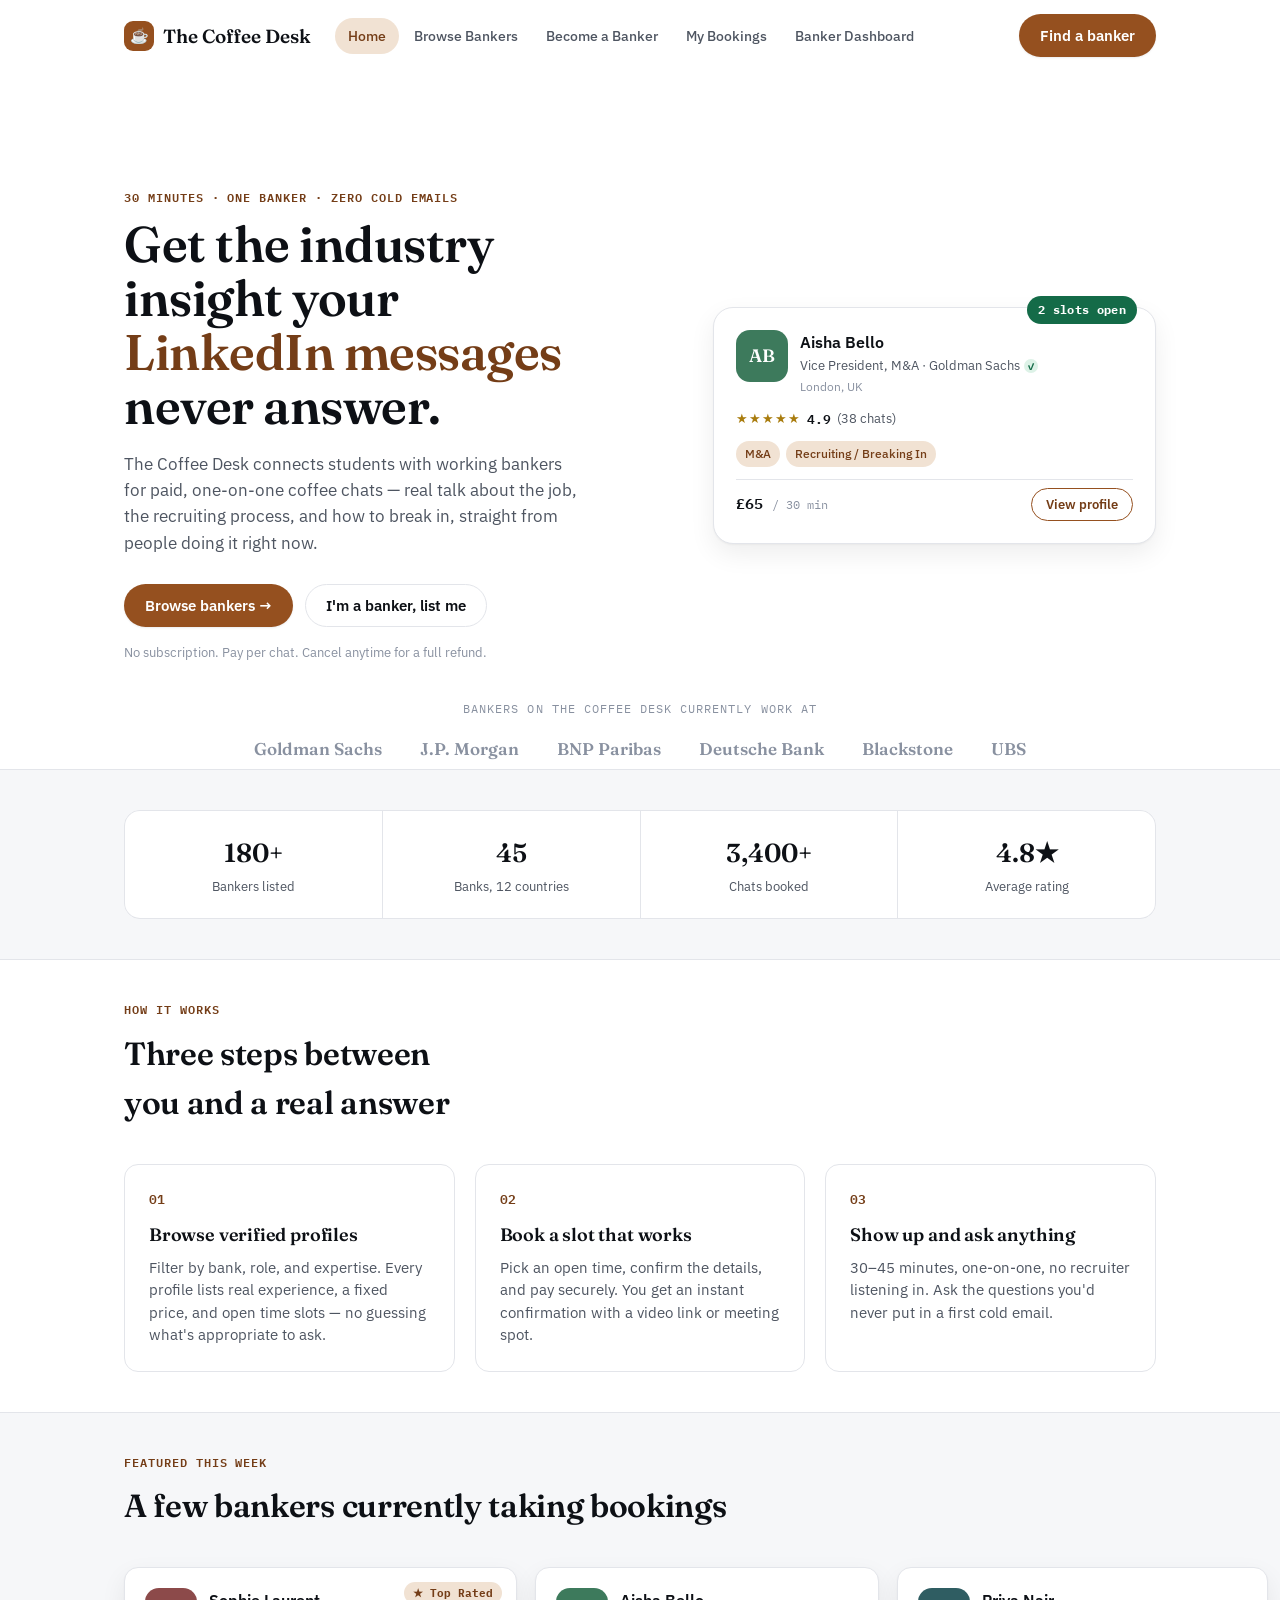
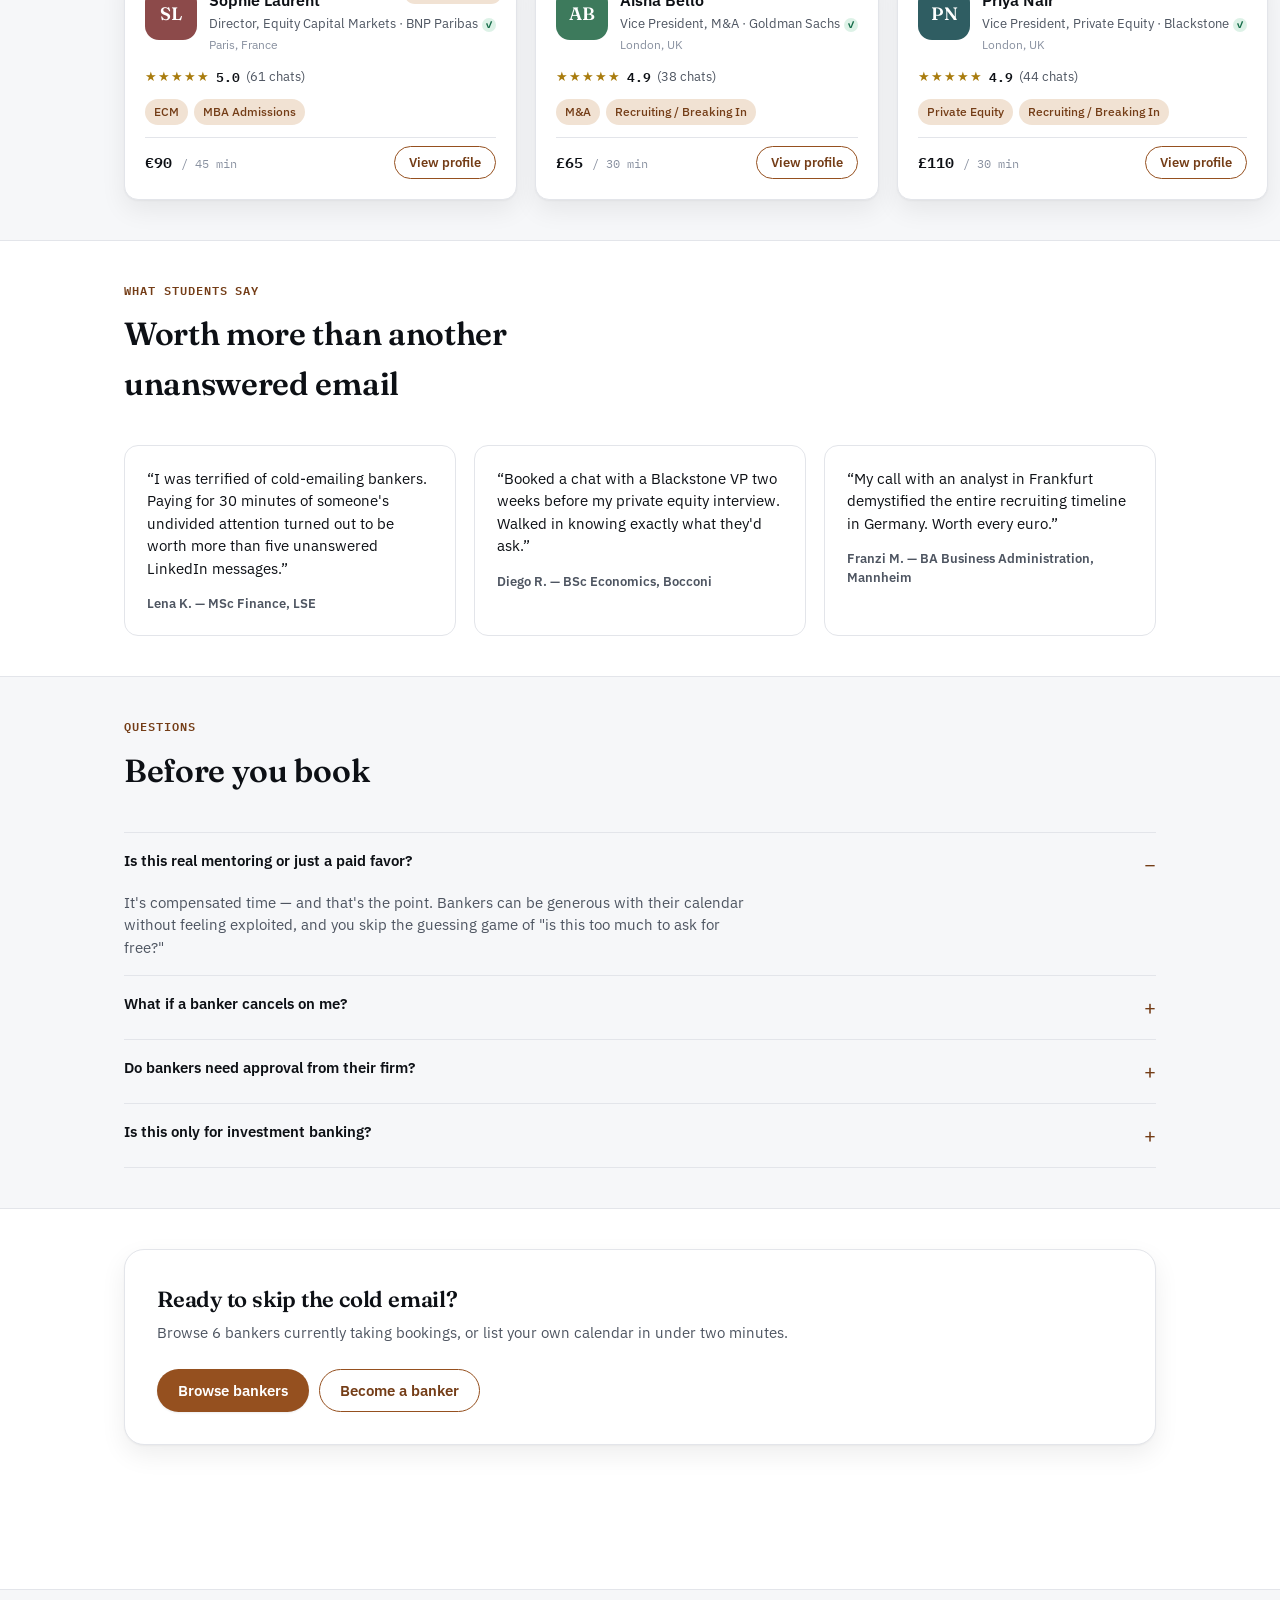
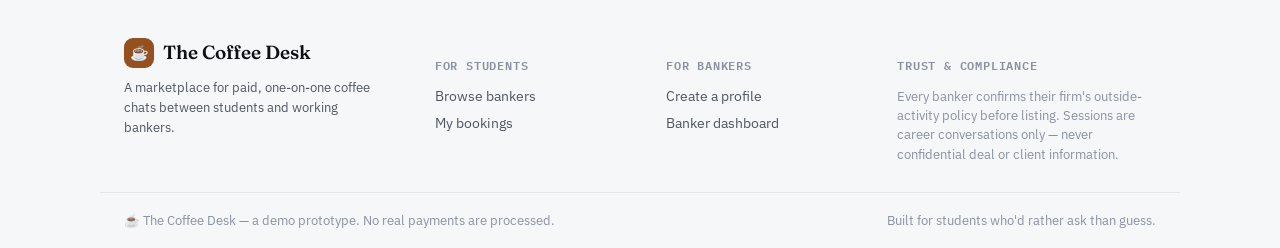
==== index.html @ 23534f5c "Add The Coffee Desk prototype" ====
<!doctype html>
<html lang="en">
<head>
<meta charset="utf-8">
<meta name="viewport" content="width=device-width, initial-scale=1">
<title>The Coffee Desk</title>
<link rel="preconnect" href="https://fonts.googleapis.com">
<link rel="preconnect" href="https://fonts.gstatic.com" crossorigin>
<link rel="stylesheet" href="https://fonts.googleapis.com/css2?family=Fraunces:opsz,wght@9..144,400;9..144,500;9..144,600;9..144,700&family=IBM+Plex+Sans:wght@400;500;600;700&family=IBM+Plex+Mono:wght@400;500;600&display=swap">
<style>
  :root{
    --bg:#FFFFFF; --bg-subtle:#F6F7F9; --surface:#FFFFFF; --surface-2:#F0F1F4; --border:#E3E5EA;
    --ink:#0D1015; --ink-soft:#4E5561; --ink-faint:#8991A0;
    --accent:#95501F; --accent-strong:#743D17; --accent-ink:#FFFFFF; --accent-soft:#F1E2D3;
    --green:#146B48; --green-soft:#DDF2E7;
    --red:#AE3826; --red-soft:#F7DEDA;
    --gold:#A97C0E;
    --shadow: 0 1px 2px rgba(13,16,21,.04), 0 10px 26px rgba(13,16,21,.07);
    --shadow-lift: 0 6px 14px rgba(13,16,21,.07), 0 18px 34px rgba(13,16,21,.12);
    --radius: 14px;
    color-scheme: light;
  }
  @media (prefers-color-scheme: dark){
    :root:not([data-theme="light"]){
      --bg:#0D1015; --bg-subtle:#12151B; --surface:#171B23; --surface-2:#1E232C; --border:#2B313C;
      --ink:#EFF1F4; --ink-soft:#A7AEBB; --ink-faint:#6E7684;
      --accent:#E0A167; --accent-strong:#EFB47E; --accent-ink:#1A1206; --accent-soft:#3A2A1B;
      --green:#4FCB8F; --green-soft:#173629;
      --red:#E2836E; --red-soft:#3A2320;
      --gold:#E0B450;
      --shadow: 0 1px 2px rgba(0,0,0,.3), 0 12px 32px rgba(0,0,0,.35);
      --shadow-lift: 0 8px 18px rgba(0,0,0,.35), 0 22px 44px rgba(0,0,0,.4);
      color-scheme: dark;
    }
  }
  :root[data-theme="dark"]{
    --bg:#0D1015; --bg-subtle:#12151B; --surface:#171B23; --surface-2:#1E232C; --border:#2B313C;
    --ink:#EFF1F4; --ink-soft:#A7AEBB; --ink-faint:#6E7684;
    --accent:#E0A167; --accent-strong:#EFB47E; --accent-ink:#1A1206; --accent-soft:#3A2A1B;
    --green:#4FCB8F; --green-soft:#173629;
    --red:#E2836E; --red-soft:#3A2320;
    --gold:#E0B450;
    --shadow: 0 1px 2px rgba(0,0,0,.3), 0 12px 32px rgba(0,0,0,.35);
    --shadow-lift: 0 8px 18px rgba(0,0,0,.35), 0 22px 44px rgba(0,0,0,.4);
    color-scheme: dark;
  }

  *{box-sizing:border-box;}
  body{
    margin:0; background:var(--bg); color:var(--ink);
    font-family:'IBM Plex Sans',-apple-system,BlinkMacSystemFont,sans-serif;
    font-size:15.5px; line-height:1.55;
    -webkit-font-smoothing:antialiased;
  }
  h1,h2,h3,h4{font-family:'Fraunces',Georgia,serif; font-weight:600; margin:0; text-wrap:balance; letter-spacing:-0.01em;}
  p{margin:0;}
  a{color:var(--accent);}
  .mono{font-family:'IBM Plex Mono',ui-monospace,Menlo,monospace;}
  button{font-family:inherit;}
  img{max-width:100%;}
  [hidden]{display:none !important;}
  :focus-visible{outline:2px solid var(--accent); outline-offset:2px;}
  @media (prefers-reduced-motion: reduce){ *{animation-duration:.01ms !important; transition-duration:.01ms !important;} }

  .wrap{max-width:1080px; margin:0 auto; padding-inline:24px;}
  @media (max-width:640px){ .wrap{padding-inline:16px;} }
  .band{background:var(--bg-subtle); border-top:1px solid var(--border); border-bottom:1px solid var(--border);}

  /* ---------- Nav ---------- */
  .nav{
    position:sticky; top:env(safe-area-inset-top,0px); z-index:40;
    background:color-mix(in srgb, var(--bg) 90%, transparent);
    backdrop-filter:blur(10px); border-bottom:1px solid transparent;
    transition:box-shadow .2s ease, border-color .2s ease, background .2s ease;
  }
  .nav.scrolled{ border-color:var(--border); box-shadow:0 8px 24px -18px rgba(13,16,21,.35); background:color-mix(in srgb, var(--bg) 97%, transparent); }
  .nav-inner{max-width:1080px; margin:0 auto; padding:14px 24px; display:flex; align-items:center; gap:24px;}
  @media (max-width:640px){ .nav-inner{padding:12px 16px; gap:12px;} }
  .logo{display:flex; align-items:center; gap:9px; font-family:'Fraunces',serif; font-weight:600; font-size:19px; white-space:nowrap; cursor:pointer; border:none; background:none; color:var(--ink); padding:0;}
  .logo-mark{width:30px; height:30px; border-radius:9px; background:var(--accent); color:var(--accent-ink); display:grid; place-items:center; font-size:15px; flex:none;}
  .navtabs{display:flex; gap:2px; flex:1; overflow-x:auto; scrollbar-width:none;}
  .navtabs::-webkit-scrollbar{display:none;}
  .navtab{
    border:none; background:none; color:var(--ink-soft); font-size:14px; font-weight:500;
    padding:9px 13px; border-radius:99px; cursor:pointer; white-space:nowrap; transition:background .15s, color .15s;
  }
  .navtab:hover{background:var(--surface-2); color:var(--ink);}
  .navtab.active{background:var(--accent-soft); color:var(--accent-strong);}
  .navcta{margin-left:auto; flex:none;}
  @media (max-width:680px){ .navcta{display:none;} }

  /* ---------- Buttons ---------- */
  .btn{
    display:inline-flex; align-items:center; justify-content:center; gap:8px;
    border-radius:999px; border:1px solid transparent; padding:11px 20px; font-size:14.5px; font-weight:600;
    cursor:pointer; transition:transform .1s, filter .15s, background .15s, box-shadow .15s; text-decoration:none;
  }
  .btn:active{transform:scale(.98);}
  .btn-primary{background:var(--accent); color:var(--accent-ink); box-shadow:0 1px 2px rgba(13,16,21,.08);}
  .btn-primary:hover{filter:brightness(1.08); box-shadow:0 4px 14px rgba(149,80,31,.28);}
  .btn-ghost{background:transparent; color:var(--ink); border-color:var(--border);}
  .btn-ghost:hover{background:var(--surface-2);}
  .btn-outline{background:var(--surface); color:var(--accent-strong); border-color:var(--accent);}
  .btn-outline:hover{background:var(--accent-soft);}
  .btn-danger{background:transparent; color:var(--red); border-color:var(--red-soft);}
  .btn-danger:hover{background:var(--red-soft);}
  .btn-block{width:100%;}
  .btn-sm{padding:7px 14px; font-size:13px;}
  .btn:disabled{opacity:.5; cursor:not-allowed;}

  /* ---------- Views / sections ---------- */
  .view{padding-bottom:64px;}
  section{padding-block:56px;}
  .section-tight{padding-block:40px;}
  .eyebrow{font-family:'IBM Plex Mono',monospace; font-size:12px; letter-spacing:.08em; text-transform:uppercase; color:var(--accent-strong); font-weight:600; margin-bottom:10px; display:block;}
  .section-head{max-width:620px; margin-bottom:36px;}
  .section-head h2{font-size:clamp(24px,3.2vw,32px);}
  .section-head p{color:var(--ink-soft); margin-top:10px; font-size:16px;}

  /* ---------- Hero ---------- */
  .hero{padding-top:60px; padding-bottom:8px;}
  .hero-grid{display:grid; grid-template-columns:1.1fr .9fr; gap:48px; align-items:center;}
  @media (max-width:800px){ .hero-grid{grid-template-columns:1fr;} }
  .hero h1{font-size:clamp(32px,5vw,50px); line-height:1.08;}
  .hero .accent-word{color:var(--accent-strong);}
  .hero-sub{margin-top:18px; font-size:17px; color:var(--ink-soft); max-width:46ch;}
  .hero-actions{display:flex; gap:12px; margin-top:28px; flex-wrap:wrap;}
  .hero-note{margin-top:16px; font-size:12.5px; color:var(--ink-faint);}

  .hero-card{
    background:var(--surface); border:1px solid var(--border); border-radius:20px; padding:22px;
    box-shadow:var(--shadow); position:relative;
  }
  .hero-card .banker-card{border:none; box-shadow:none; padding:0;}
  .hero-card .banker-card:hover{transform:none; box-shadow:none;}
  .hero-card-tag{
    position:absolute; top:-12px; right:18px; background:var(--green); color:#fff; font-size:11.5px; font-weight:700;
    padding:5px 11px; border-radius:99px; font-family:'IBM Plex Mono',monospace; letter-spacing:.03em;
  }

  /* ---------- Trust bar ---------- */
  .trustbar{padding-block:30px 6px; text-align:center;}
  .trust-label{font-size:11.5px; color:var(--ink-faint); text-transform:uppercase; letter-spacing:.09em; margin-bottom:18px; font-family:'IBM Plex Mono',monospace;}
  .trust-logos{display:flex; justify-content:center; align-items:center; gap:38px; flex-wrap:wrap;}
  .trust-logos span{font-family:'Fraunces',serif; font-weight:600; font-size:17px; color:var(--ink-faint); white-space:nowrap;}
  @media (max-width:640px){ .trust-logos{gap:20px;} .trust-logos span{font-size:14px;} }

  .stats-bar{display:grid; grid-template-columns:repeat(4,1fr); gap:1px; background:var(--border); border:1px solid var(--border); border-radius:16px; overflow:hidden;}
  @media (max-width:640px){ .stats-bar{grid-template-columns:repeat(2,1fr);} }
  .stat{background:var(--surface); padding:22px 16px; text-align:center;}
  .stat b{display:block; font-family:'Fraunces',serif; font-size:26px; font-weight:600;}
  .stat span{font-size:12.5px; color:var(--ink-soft); margin-top:4px; display:block;}

  /* ---------- Steps ---------- */
  .steps{display:grid; grid-template-columns:repeat(3,1fr); gap:20px;}
  @media (max-width:760px){ .steps{grid-template-columns:1fr;} }
  .step{background:var(--surface); border:1px solid var(--border); border-radius:var(--radius); padding:24px;}
  .step-num{font-family:'IBM Plex Mono',monospace; font-size:13px; color:var(--accent-strong); font-weight:600; margin-bottom:12px;}
  .step h3{font-size:18px; margin-bottom:8px;}
  .step p{color:var(--ink-soft); font-size:14.5px;}

  /* ---------- Banker cards / grid ---------- */
  .banker-grid{display:grid; grid-template-columns:repeat(3,1fr); gap:18px;}
  @media (max-width:900px){ .banker-grid{grid-template-columns:repeat(2,1fr);} }
  @media (max-width:640px){ .banker-grid{grid-template-columns:1fr;} }

  .banker-card{
    background:var(--surface); border:1px solid var(--border); border-radius:var(--radius); padding:20px;
    display:flex; flex-direction:column; gap:12px; box-shadow:var(--shadow); position:relative;
    transition:transform .15s ease, box-shadow .15s ease, border-color .15s ease;
  }
  .banker-card:hover{transform:translateY(-3px); box-shadow:var(--shadow-lift); border-color:color-mix(in srgb, var(--accent) 30%, var(--border));}
  .banker-top{display:flex; gap:12px; align-items:flex-start;}
  .avatar{
    width:52px; height:52px; border-radius:14px; flex:none; display:grid; place-items:center;
    font-family:'Fraunces',serif; font-weight:600; font-size:18px; color:#fff;
  }
  .avatar-lg{width:76px; height:76px; border-radius:18px; font-size:26px;}
  .banker-id{min-width:0;}
  .banker-id .name{font-weight:600; font-size:15.5px; overflow:hidden; text-overflow:ellipsis; white-space:nowrap;}
  .banker-id .role{color:var(--ink-soft); font-size:13px; margin-top:2px; overflow:hidden; text-overflow:ellipsis; white-space:nowrap;}
  .banker-id .loc{color:var(--ink-faint); font-size:12px; margin-top:2px;}
  .new-badge{position:absolute; top:14px; right:14px; background:var(--green-soft); color:var(--green); font-size:10.5px; font-weight:700; padding:3px 8px; border-radius:99px; font-family:'IBM Plex Mono',monospace;}
  .ribbon-badge{position:absolute; top:14px; right:14px; background:var(--accent-soft); color:var(--accent-strong); font-size:10.5px; font-weight:700; padding:3px 9px; border-radius:99px; font-family:'IBM Plex Mono',monospace;}
  .verified-dot{display:inline-flex; align-items:center; justify-content:center; width:14px; height:14px; border-radius:50%; background:var(--green-soft); color:var(--green); font-size:9px; font-weight:700; vertical-align:middle; margin-left:1px; flex:none;}

  .rating{display:flex; align-items:center; gap:6px; font-size:13px; color:var(--ink-soft);}
  .stars{color:var(--gold); letter-spacing:1px; font-size:13px;}
  .rating b{color:var(--ink); font-family:'IBM Plex Mono',monospace; font-weight:600;}

  .tag-row{display:flex; flex-wrap:wrap; gap:6px;}
  .tag{background:var(--surface-2); color:var(--ink-soft); font-size:11.5px; font-weight:500; padding:4px 9px; border-radius:99px; white-space:nowrap;}
  .tag-accent{background:var(--accent-soft); color:var(--accent-strong);}

  .banker-bottom{display:flex; align-items:center; justify-content:space-between; margin-top:auto; padding-top:8px; border-top:1px solid var(--border);}
  .price{font-family:'IBM Plex Mono',monospace; font-weight:600; font-size:15px;}
  .price span{color:var(--ink-faint); font-weight:400; font-size:12px;}

  .filter-bar{display:flex; gap:10px; flex-wrap:wrap; margin-bottom:28px; align-items:center;}
  .filter-bar input[type=search]{flex:1; min-width:180px;}
  .input, select, textarea{
    background:var(--surface); border:1px solid var(--border); color:var(--ink); border-radius:10px;
    padding:10px 12px; font-size:14px; font-family:inherit; width:100%;
  }
  select{cursor:pointer;}
  .filter-bar select{width:auto;}
  .result-count{font-size:13px; color:var(--ink-faint); margin-bottom:16px;}

  /* ---------- Testimonials ---------- */
  .testimonials{display:grid; grid-template-columns:repeat(3,1fr); gap:18px;}
  @media (max-width:800px){ .testimonials{grid-template-columns:1fr;} }
  .testimonial{background:var(--surface); border:1px solid var(--border); border-radius:var(--radius); padding:22px; display:flex; flex-direction:column; gap:14px;}
  .testimonial q{font-size:15px; line-height:1.5;}
  .testimonial cite{font-style:normal; font-size:12.5px; color:var(--ink-soft); font-weight:600;}

  /* ---------- FAQ ---------- */
  .faq{border-top:1px solid var(--border);}
  .faq details{border-bottom:1px solid var(--border); padding-block:16px;}
  .faq summary{cursor:pointer; font-weight:600; font-size:15px; list-style:none; display:flex; justify-content:space-between; gap:12px;}
  .faq summary::-webkit-details-marker{display:none;}
  .faq summary::after{content:'+'; color:var(--accent-strong); font-size:20px; font-weight:400; flex:none;}
  .faq details[open] summary::after{content:'−';}
  .faq p{color:var(--ink-soft); margin-top:12px; font-size:14.5px; max-width:70ch;}

  /* ---------- Forms ---------- */
  .card{background:var(--surface); border:1px solid var(--border); border-radius:20px; padding:32px; box-shadow:var(--shadow);}
  @media (max-width:640px){ .card{padding:20px;} }
  .field{margin-bottom:18px;}
  .field label{display:block; font-size:13px; font-weight:600; margin-bottom:6px;}
  .field .hint{font-size:12px; color:var(--ink-faint); margin-top:5px;}
  .field-row{display:grid; grid-template-columns:1fr 1fr; gap:14px;}
  @media (max-width:560px){ .field-row{grid-template-columns:1fr;} }
  .field-row-3{display:grid; grid-template-columns:1fr 1fr 1fr; gap:14px;}
  @media (max-width:640px){ .field-row-3{grid-template-columns:1fr;} }
  .checkbox-grid{display:grid; grid-template-columns:repeat(2,1fr); gap:8px;}
  @media (max-width:560px){ .checkbox-grid{grid-template-columns:1fr;} }
  .checkbox{display:flex; align-items:center; gap:9px; font-size:13.5px; background:var(--surface-2); padding:9px 11px; border-radius:9px; cursor:pointer;}
  .checkbox input{accent-color:var(--accent);}
  .consent-box{display:flex; gap:10px; align-items:flex-start; background:var(--accent-soft); border-radius:12px; padding:15px 16px; font-size:13px; color:var(--ink); line-height:1.55; cursor:pointer;}
  .consent-box input{margin-top:2px; accent-color:var(--accent); flex:none;}
  textarea{resize:vertical; min-height:96px; font-family:inherit;}
  fieldset{border:none; padding:0; margin:0 0 22px 0;}
  legend{font-size:13px; font-weight:600; margin-bottom:10px; padding:0;}
  .two-col{display:grid; grid-template-columns:1fr 1.3fr; gap:40px; align-items:start;}
  @media (max-width:860px){ .two-col{grid-template-columns:1fr;} }
  .side-note{background:var(--surface-2); border:1px solid var(--border); border-radius:var(--radius); padding:22px;}
  .side-note h4{font-size:15px; margin-bottom:10px; color:var(--ink);}
  .side-note ul{margin:0; padding-left:18px; color:var(--ink-soft); font-size:13.5px; display:flex; flex-direction:column; gap:8px;}
  .disclosure-note{font-size:12.5px; color:var(--ink-faint); background:var(--surface-2); border-radius:9px; padding:9px 12px; display:flex; gap:8px; align-items:flex-start;}

  /* ---------- Empty / success states ---------- */
  .empty-state{text-align:center; padding:64px 20px; border:1.5px dashed var(--border); border-radius:var(--radius);}
  .empty-state .glyph{font-size:34px; margin-bottom:14px;}
  .empty-state h3{font-size:18px; margin-bottom:8px;}
  .empty-state p{color:var(--ink-soft); font-size:14px; margin-bottom:20px;}

  .success-box{text-align:center; padding:40px 20px;}
  .success-box .glyph{width:56px; height:56px; border-radius:50%; background:var(--green-soft); color:var(--green); display:grid; place-items:center; margin:0 auto 18px; font-size:26px;}
  .success-box h3{font-size:21px; margin-bottom:8px;}
  .success-box p{color:var(--ink-soft); font-size:14.5px; margin-bottom:24px;}

  /* ---------- Bookings / dashboard ---------- */
  .booking-list{display:flex; flex-direction:column; gap:12px;}
  .booking-row{
    background:var(--surface); border:1px solid var(--border); border-radius:var(--radius); padding:18px 20px;
    display:flex; align-items:center; gap:16px; flex-wrap:wrap;
  }
  .booking-info{flex:1; min-width:200px;}
  .booking-info .who{font-weight:600; font-size:15px;}
  .booking-info .meta{color:var(--ink-soft); font-size:13px; margin-top:3px;}
  .badge{font-size:11px; font-weight:700; padding:4px 10px; border-radius:99px; font-family:'IBM Plex Mono',monospace; text-transform:uppercase; letter-spacing:.03em; white-space:nowrap;}
  .badge-confirmed{background:var(--green-soft); color:var(--green);}
  .badge-cancelled{background:var(--red-soft); color:var(--red);}
  .booking-actions{display:flex; gap:8px; flex:none;}

  .dash-head{display:flex; align-items:center; gap:16px; flex-wrap:wrap; margin-bottom:28px;}
  .dash-select{max-width:320px;}
  .dash-stats{display:grid; grid-template-columns:repeat(3,1fr); gap:14px; margin-bottom:32px;}
  @media (max-width:640px){ .dash-stats{grid-template-columns:1fr;} }
  .dash-stat{background:var(--surface); border:1px solid var(--border); border-radius:var(--radius); padding:18px 20px;}
  .dash-stat b{font-family:'IBM Plex Mono',monospace; font-size:22px; display:block;}
  .dash-stat span{font-size:12.5px; color:var(--ink-soft);}

  /* ---------- Modal ---------- */
  .overlay{
    position:fixed; inset:0; background:rgba(9,11,15,.6); z-index:100; display:flex; align-items:flex-end;
    justify-content:center; padding:0;
  }
  @media (min-width:640px){ .overlay{align-items:center; padding:24px;} }
  .modal{
    background:var(--surface); width:100%; max-width:560px; max-height:92vh; overflow-y:auto;
    border-radius:20px 20px 0 0; padding:28px; position:relative; box-shadow:var(--shadow-lift);
  }
  @media (min-width:640px){ .modal{border-radius:20px;} }
  .modal-close{position:absolute; top:18px; right:18px; background:var(--surface-2); border:none; width:32px; height:32px; border-radius:50%; cursor:pointer; font-size:16px; color:var(--ink-soft); display:grid; place-items:center;}
  .modal-close:hover{background:var(--border);}
  .modal h3{font-size:20px; margin-bottom:4px;}
  .slot-list{display:flex; flex-direction:column; gap:8px; margin-top:16px;}
  .slot-btn{
    display:flex; justify-content:space-between; align-items:center; width:100%; text-align:left;
    background:var(--surface-2); border:1px solid transparent; border-radius:10px; padding:12px 14px;
    cursor:pointer; font-size:14px; color:var(--ink); transition:border-color .15s, background .15s;
  }
  .slot-btn:hover{border-color:var(--accent);}
  .slot-btn .go{color:var(--accent-strong); font-size:13px; font-weight:600;}
  .order-summary{background:var(--surface-2); border-radius:12px; padding:16px 18px; margin:18px 0; font-size:13.5px;}
  .order-row{display:flex; justify-content:space-between; padding-block:5px;}
  .order-row.total{border-top:1px solid var(--border); margin-top:6px; padding-top:10px; font-weight:600; font-size:15px;}
  .fake-card{
    background:var(--surface); border:1px dashed var(--border); border-radius:12px; padding:14px 16px;
    display:flex; justify-content:space-between; align-items:center; font-family:'IBM Plex Mono',monospace; font-size:13.5px; margin-bottom:18px;
  }
  .fake-card span{color:var(--ink-faint); font-size:11px;}

  /* ---------- Footer ---------- */
  footer{background:var(--bg-subtle); border-top:1px solid var(--border); margin-top:40px;}
  .footer-grid{display:grid; grid-template-columns:1.4fr 1fr 1fr 1.3fr; gap:32px; padding-block:48px 28px;}
  @media (max-width:760px){ .footer-grid{grid-template-columns:1fr 1fr;} }
  @media (max-width:480px){ .footer-grid{grid-template-columns:1fr;} }
  .footer-brand p{color:var(--ink-soft); font-size:13px; margin-top:10px; max-width:32ch;}
  .footer-col h5{font-size:11.5px; text-transform:uppercase; letter-spacing:.07em; color:var(--ink-faint); margin-bottom:12px; font-family:'IBM Plex Mono',monospace; font-weight:600;}
  .footer-col a, .footer-col button{display:block; width:100%; font-size:13.5px; color:var(--ink-soft); text-decoration:none; margin-bottom:9px; cursor:pointer; background:none; border:none; padding:0; font-family:inherit; text-align:left;}
  .footer-col a:hover, .footer-col button:hover{color:var(--accent-strong);}
  .footer-col p{font-size:12.5px; color:var(--ink-faint); line-height:1.55;}
  .footer-bottom{border-top:1px solid var(--border); padding-block:18px; display:flex; justify-content:space-between; flex-wrap:wrap; gap:10px; font-size:12.5px; color:var(--ink-faint);}
</style>
</head>
<body>
<div class="nav" id="siteNav">
  <div class="nav-inner">
    <button class="logo" onclick="showView('home')"><span class="logo-mark">☕</span>The Coffee Desk</button>
    <div class="navtabs" id="navtabs">
      <button class="navtab" data-view="home" onclick="showView('home')">Home</button>
      <button class="navtab" data-view="marketplace" onclick="showView('marketplace')">Browse Bankers</button>
      <button class="navtab" data-view="register" onclick="showView('register')">Become a Banker</button>
      <button class="navtab" data-view="bookings" onclick="showView('bookings')">My Bookings</button>
      <button class="navtab" data-view="dashboard" onclick="showView('dashboard')">Banker Dashboard</button>
    </div>
    <button class="btn btn-primary navcta" onclick="showView('marketplace')">Find a banker</button>
  </div>
</div>

<!-- ============ HOME ============ -->
<section class="view" data-view="home" id="view-home">
  <div class="wrap hero">
    <div class="hero-grid">
      <div>
        <span class="eyebrow">30 minutes · one banker · zero cold emails</span>
        <h1>Get the industry insight your <span class="accent-word">LinkedIn messages</span> never answer.</h1>
        <p class="hero-sub">The Coffee Desk connects students with working bankers for paid, one-on-one coffee chats — real talk about the job, the recruiting process, and how to break in, straight from people doing it right now.</p>
        <div class="hero-actions">
          <button class="btn btn-primary" onclick="showView('marketplace')">Browse bankers →</button>
          <button class="btn btn-ghost" onclick="showView('register')">I'm a banker, list me</button>
        </div>
        <p class="hero-note">No subscription. Pay per chat. Cancel anytime for a full refund.</p>
      </div>
      <div class="hero-card" id="heroCard"></div>
    </div>
  </div>

  <div class="wrap trustbar">
    <p class="trust-label">Bankers on The Coffee Desk currently work at</p>
    <div class="trust-logos">
      <span>Goldman Sachs</span><span>J.P. Morgan</span><span>BNP Paribas</span><span>Deutsche Bank</span><span>Blackstone</span><span>UBS</span>
    </div>
  </div>

  <div class="band">
    <div class="wrap section-tight">
      <div class="stats-bar">
        <div class="stat"><b class="mono">180+</b><span>Bankers listed</span></div>
        <div class="stat"><b class="mono">45</b><span>Banks, 12 countries</span></div>
        <div class="stat"><b class="mono">3,400+</b><span>Chats booked</span></div>
        <div class="stat"><b class="mono">4.8★</b><span>Average rating</span></div>
      </div>
    </div>
  </div>

  <div class="wrap section-tight">
    <div class="section-head">
      <span class="eyebrow">How it works</span>
      <h2>Three steps between you and a real answer</h2>
    </div>
    <div class="steps">
      <div class="step"><div class="step-num">01</div><h3>Browse verified profiles</h3><p>Filter by bank, role, and expertise. Every profile lists real experience, a fixed price, and open time slots — no guessing what's appropriate to ask.</p></div>
      <div class="step"><div class="step-num">02</div><h3>Book a slot that works</h3><p>Pick an open time, confirm the details, and pay securely. You get an instant confirmation with a video link or meeting spot.</p></div>
      <div class="step"><div class="step-num">03</div><h3>Show up and ask anything</h3><p>30–45 minutes, one-on-one, no recruiter listening in. Ask the questions you'd never put in a first cold email.</p></div>
    </div>
  </div>

  <div class="band">
    <div class="wrap section-tight">
      <div class="section-head">
        <span class="eyebrow">Featured this week</span>
        <h2>A few bankers currently taking bookings</h2>
      </div>
      <div class="banker-grid" id="featuredGrid"></div>
    </div>
  </div>

  <div class="wrap section-tight">
    <div class="section-head">
      <span class="eyebrow">What students say</span>
      <h2>Worth more than another unanswered email</h2>
    </div>
    <div class="testimonials">
      <div class="testimonial"><q>I was terrified of cold-emailing bankers. Paying for 30 minutes of someone's undivided attention turned out to be worth more than five unanswered LinkedIn messages.</q><cite>Lena K. — MSc Finance, LSE</cite></div>
      <div class="testimonial"><q>Booked a chat with a Blackstone VP two weeks before my private equity interview. Walked in knowing exactly what they'd ask.</q><cite>Diego R. — BSc Economics, Bocconi</cite></div>
      <div class="testimonial"><q>My call with an analyst in Frankfurt demystified the entire recruiting timeline in Germany. Worth every euro.</q><cite>Franzi M. — BA Business Administration, Mannheim</cite></div>
    </div>
  </div>

  <div class="band">
    <div class="wrap section-tight">
      <div class="section-head">
        <span class="eyebrow">Questions</span>
        <h2>Before you book</h2>
      </div>
      <div class="faq">
        <details open>
          <summary>Is this real mentoring or just a paid favor?</summary>
          <p>It's compensated time — and that's the point. Bankers can be generous with their calendar without feeling exploited, and you skip the guessing game of "is this too much to ask for free?"</p>
        </details>
        <details>
          <summary>What if a banker cancels on me?</summary>
          <p>You're refunded automatically and can rebook any other open slot, with priority access to the same banker's next available time.</p>
        </details>
        <details>
          <summary>Do bankers need approval from their firm?</summary>
          <p>Every banker confirms compliance with their employer's outside-activity policy before a profile goes live. Sessions are scoped to career and recruiting conversations only — never confidential deal, client, or trade information.</p>
        </details>
        <details>
          <summary>Is this only for investment banking?</summary>
          <p>The Coffee Desk started here because the information gap in banking recruiting is especially sharp, but the same model works for consulting, law, and tech — those are next.</p>
        </details>
      </div>
    </div>
  </div>

  <div class="wrap section-tight">
    <div class="card" style="display:flex; align-items:center; justify-content:space-between; gap:24px; flex-wrap:wrap;">
      <div>
        <h3 style="font-size:22px; margin-bottom:6px;">Ready to skip the cold email?</h3>
        <p style="color:var(--ink-soft); font-size:14.5px;">Browse 6 bankers currently taking bookings, or list your own calendar in under two minutes.</p>
      </div>
      <div style="display:flex; gap:10px; flex-wrap:wrap;">
        <button class="btn btn-primary" onclick="showView('marketplace')">Browse bankers</button>
        <button class="btn btn-outline" onclick="showView('register')">Become a banker</button>
      </div>
    </div>
  </div>
</section>

<!-- ============ MARKETPLACE ============ -->
<section class="view" data-view="marketplace" id="view-marketplace" hidden>
  <div class="wrap" style="padding-top:44px;">
    <div class="section-head">
      <span class="eyebrow">Browse Bankers</span>
      <h2>Find someone who's done exactly what you want to do</h2>
    </div>
    <div class="filter-bar">
      <input type="search" class="input" id="searchInput" placeholder="Search by name, bank, or city…" oninput="renderMarketplace()">
      <select id="filterTag" onchange="renderMarketplace()">
        <option value="">All expertise</option>
      </select>
      <select id="filterSort" onchange="renderMarketplace()">
        <option value="rating">Sort: Top rated</option>
        <option value="price-asc">Sort: Price (low to high)</option>
        <option value="price-desc">Sort: Price (high to low)</option>
        <option value="new">Sort: Newest</option>
      </select>
    </div>
    <p class="result-count" id="resultCount"></p>
    <div class="banker-grid" id="marketplaceGrid"></div>
  </div>
</section>

<!-- ============ REGISTER (Become a Banker) ============ -->
<section class="view" data-view="register" id="view-register" hidden>
  <div class="wrap" style="padding-top:44px;">
    <div class="section-head">
      <span class="eyebrow">Become a Banker</span>
      <h2>Get paid for the coffee chats you're already having</h2>
      <p>Set your own price and availability. Keep 88% of every booking. Meet ambitious students before your competitors do.</p>
    </div>

    <div id="registerFormWrap">
      <div class="two-col">
        <div class="side-note">
          <h4>Why bankers list here</h4>
          <ul>
            <li>You set the price, duration, and exact time slots — nothing is booked without your say-so.</li>
            <li>88% of every payment goes to you; the platform fee covers scheduling, payments, and support.</li>
            <li>You confirm compliance with your firm's outside-activity policy before your profile goes live.</li>
            <li>Full control: pause your profile or remove a slot at any time.</li>
            <li>Most profiles get their first booking within a week of going live.</li>
          </ul>
        </div>

        <form class="card" id="registerForm" onsubmit="handleRegisterSubmit(event)">
          <div class="field-row">
            <div class="field"><label for="regName">Full name</label><input class="input" id="regName" required placeholder="e.g. Aisha Bello"></div>
            <div class="field"><label for="regEmployer">Current employer</label><input class="input" id="regEmployer" required placeholder="e.g. Goldman Sachs"></div>
          </div>
          <div class="field-row">
            <div class="field"><label for="regRole">Role / title</label><input class="input" id="regRole" required placeholder="e.g. Vice President, M&amp;A"></div>
            <div class="field"><label for="regLocation">Location</label><input class="input" id="regLocation" required placeholder="e.g. London, UK"></div>
          </div>
          <div class="field-row-3">
            <div class="field"><label for="regYears">Years of experience</label><input class="input" type="number" min="0" max="50" id="regYears" required placeholder="5"></div>
            <div class="field"><label for="regDuration">Session length</label>
              <select id="regDuration">
                <option value="30">30 minutes</option>
                <option value="45">45 minutes</option>
                <option value="60">60 minutes</option>
              </select>
            </div>
            <div class="field"><label for="regPrice">Price per session</label>
              <div style="display:flex; gap:6px;">
                <select id="regCurrency" style="width:84px; flex:none;">
                  <option value="USD">$</option>
                  <option value="EUR">€</option>
                  <option value="GBP">£</option>
                  <option value="CHF">CHF</option>
                </select>
                <input class="input" type="number" min="5" max="500" id="regPrice" required placeholder="60">
              </div>
            </div>
          </div>

          <fieldset>
            <legend>Areas of expertise (pick a few)</legend>
            <div class="checkbox-grid" id="tagCheckboxes"></div>
          </fieldset>

          <div class="field">
            <label for="regLanguages">Languages spoken</label>
            <input class="input" id="regLanguages" required placeholder="e.g. English, French">
          </div>

          <div class="field">
            <label for="regBio">Short bio</label>
            <textarea id="regBio" required maxlength="320" placeholder="How you broke in, what you can help with, and who should book you."></textarea>
            <p class="hint">Shown on your public profile. Max 320 characters.</p>
          </div>

          <div class="field">
            <label for="regLinkedin">LinkedIn URL (optional)</label>
            <input class="input" id="regLinkedin" placeholder="linkedin.com/in/…">
          </div>

          <fieldset>
            <legend>Open time slots (add 1–3)</legend>
            <div class="field-row">
              <input class="input" id="regSlot1" placeholder="e.g. Tue, Sep 22 · 9:00 AM">
              <input class="input" id="regSlot2" placeholder="e.g. Thu, Sep 24 · 5:30 PM">
            </div>
            <div class="field" style="margin-top:14px;">
              <input class="input" id="regSlot3" placeholder="e.g. Tue, Sep 29 · 12:00 PM (optional)">
            </div>
          </fieldset>

          <div class="field">
            <label class="consent-box">
              <input type="checkbox" id="regCompliance" required>
              <span>I confirm this profile complies with my employer's outside-activity / compliance policy, and that I will not share confidential, non-public, or client-specific information during sessions.</span>
            </label>
          </div>

          <button class="btn btn-primary btn-block" type="submit">Create my profile</button>
        </form>
      </div>
    </div>

    <div id="registerSuccess" hidden></div>
  </div>
</section>

<!-- ============ MY BOOKINGS ============ -->
<section class="view" data-view="bookings" id="view-bookings" hidden>
  <div class="wrap" style="padding-top:44px; max-width:760px;">
    <div class="section-head">
      <span class="eyebrow">My Bookings</span>
      <h2>Your upcoming coffee chats</h2>
      <p>Bookings made on this device are stored locally in your browser for this demo — no account required.</p>
    </div>
    <div id="bookingsList"></div>
  </div>
</section>

<!-- ============ BANKER DASHBOARD ============ -->
<section class="view" data-view="dashboard" id="view-dashboard" hidden>
  <div class="wrap" style="padding-top:44px;">
    <div class="section-head">
      <span class="eyebrow">Banker Dashboard</span>
      <h2>Manage your profile and requests</h2>
      <p>No login in this demo — pick a profile below to view its dashboard (yours or a seeded example).</p>
    </div>
    <div class="dash-head">
      <div class="dash-select" style="flex:1;">
        <select id="dashBankerSelect" class="input" onchange="renderDashboard()"></select>
      </div>
    </div>
    <div id="dashboardBody"></div>
  </div>
</section>

<footer>
  <div class="wrap footer-grid">
    <div class="footer-brand">
      <div class="logo" style="cursor:default;"><span class="logo-mark">☕</span>The Coffee Desk</div>
      <p>A marketplace for paid, one-on-one coffee chats between students and working bankers.</p>
    </div>
    <div class="footer-col">
      <h5>For Students</h5>
      <button onclick="showView('marketplace')">Browse bankers</button>
      <button onclick="showView('bookings')">My bookings</button>
    </div>
    <div class="footer-col">
      <h5>For Bankers</h5>
      <button onclick="showView('register')">Create a profile</button>
      <button onclick="showView('dashboard')">Banker dashboard</button>
    </div>
    <div class="footer-col">
      <h5>Trust &amp; compliance</h5>
      <p>Every banker confirms their firm's outside-activity policy before listing. Sessions are career conversations only — never confidential deal or client information.</p>
    </div>
  </div>
  <div class="wrap footer-bottom">
    <span>☕ The Coffee Desk — a demo prototype. No real payments are processed.</span>
    <span>Built for students who'd rather ask than guess.</span>
  </div>
</footer>

<!-- ============ MODAL ============ -->
<div class="overlay" id="overlay" hidden onclick="if(event.target===this) closeModal()">
  <div class="modal" id="modalBox">
    <button class="modal-close" onclick="closeModal()">✕</button>
    <div id="modalBody"></div>
  </div>
</div>

<script>
(function(){
  "use strict";

  var TAGS = ["M&A","ECM","DCM","Leveraged Finance","Private Equity","Sales & Trading","Corporate Banking","Restructuring","Venture Capital","Recruiting / Breaking In","MBA Admissions","CV / Resume Review"];
  var CURRENCY_SYMBOL = { USD:"$", EUR:"€", GBP:"£", CHF:"CHF " };
  var AVATAR_COLORS = ["#95501F","#2F5D62","#4A5FA5","#6B4E9E","#3D7A5C","#8C4A4A"];
  var KEY_BANKERS = "coffeedesk_bankers_v1";
  var KEY_BOOKINGS = "coffeedesk_bookings_v1";

  var State = { bankers: [], bookings: [], modalStep:null, modalBanker:null, modalSlot:null };

  function uid(prefix){ return prefix + "_" + Math.random().toString(36).slice(2,9); }

  function escapeHtml(str){
    return String(str==null?"":str).replace(/[&<>"']/g, function(c){
      return {"&":"&amp;","<":"&lt;",">":"&gt;",'"':"&quot;","'":"&#39;"}[c];
    });
  }

  function initials(name){
    var parts = String(name).trim().split(/\s+/);
    var a = parts[0] ? parts[0][0] : "";
    var b = parts.length>1 ? parts[parts.length-1][0] : "";
    return (a+b).toUpperCase();
  }

  function avatarColor(name){
    var sum = 0;
    for (var i=0;i<name.length;i++) sum += name.charCodeAt(i);
    return AVATAR_COLORS[sum % AVATAR_COLORS.length];
  }

  function fmtPrice(b){
    var sym = CURRENCY_SYMBOL[b.currency] || "";
    return sym + b.price;
  }

  function verifiedBadge(){
    return '<span class="verified-dot" title="Employer verified for this demo">✓</span>';
  }

  /* ---------------- seed data ---------------- */
  function seedBankers(){
    return [
      {
        id:"seed_1", name:"Aisha Bello", employer:"Goldman Sachs", role:"Vice President, M&A",
        location:"London, UK", years:7, currency:"GBP", price:65, duration:30,
        tags:["M&A","Recruiting / Breaking In","CV / Resume Review"],
        languages:["English","Yoruba"],
        bio:"I made the jump from a non-target university into GS M&A after three rounds of rejections. Happy to talk through networking strategy, technical prep, and what the job is actually like.",
        linkedin:"linkedin.com/in/aisha-bello", rating:4.9, chats:38, response:"within 4 hours",
        slots:[ mkSlot("Tue, Sep 22 · 9:00 AM"), mkSlot("Thu, Sep 24 · 5:30 PM"), mkSlot("Tue, Sep 29 · 12:00 PM") ],
        createdAt: 0
      },
      {
        id:"seed_2", name:"Marcus Chen", employer:"J.P. Morgan", role:"Associate, Leveraged Finance",
        location:"New York, USA", years:4, currency:"USD", price:75, duration:30,
        tags:["Leveraged Finance","MBA Admissions","Recruiting / Breaking In"],
        languages:["English","Mandarin"],
        bio:"Went through full-time MBA recruiting into JPM after two years in corporate banking. Can walk you through LBO modeling basics and what associates actually do day-to-day.",
        linkedin:"linkedin.com/in/marcus-chen-lf", rating:4.8, chats:52, response:"within a day",
        slots:[ mkSlot("Wed, Sep 23 · 8:00 AM"), mkSlot("Fri, Sep 25 · 4:00 PM"), mkSlot("Mon, Sep 28 · 7:30 AM") ],
        createdAt: 0
      },
      {
        id:"seed_3", name:"Sophie Laurent", employer:"BNP Paribas", role:"Director, Equity Capital Markets",
        location:"Paris, France", years:10, currency:"EUR", price:90, duration:45,
        tags:["ECM","MBA Admissions","Recruiting / Breaking In"],
        languages:["French","English","Spanish"],
        bio:"I switched from consulting into ECM at 28 and now lead European IPO execution. I love mentoring students who think it's 'too late' to break in — it usually isn't.",
        linkedin:"linkedin.com/in/sophie-laurent-ecm", rating:5.0, chats:61, response:"within 2 hours",
        slots:[ mkSlot("Tue, Sep 22 · 6:00 PM"), mkSlot("Thu, Sep 24 · 12:30 PM") ],
        createdAt: 0
      },
      {
        id:"seed_4", name:"Tom Richter", employer:"Deutsche Bank", role:"Analyst, Investment Banking",
        location:"Frankfurt, Germany", years:2, currency:"EUR", price:40, duration:30,
        tags:["CV / Resume Review","Recruiting / Breaking In","Corporate Banking"],
        languages:["German","English"],
        bio:"One year out of my Bachelor's and still remember exactly what the application process felt like. Great if you want honest, unfiltered answers about the analyst grind in Frankfurt.",
        linkedin:"linkedin.com/in/tom-richter-ib", rating:4.7, chats:19, response:"within 6 hours",
        slots:[ mkSlot("Mon, Sep 21 · 5:00 PM"), mkSlot("Wed, Sep 23 · 6:00 PM"), mkSlot("Fri, Sep 25 · 3:00 PM") ],
        createdAt: 0
      },
      {
        id:"seed_5", name:"Priya Nair", employer:"Blackstone", role:"Vice President, Private Equity",
        location:"London, UK", years:8, currency:"GBP", price:110, duration:30,
        tags:["Private Equity","Recruiting / Breaking In","MBA Admissions"],
        languages:["English","Hindi"],
        bio:"Moved from IB to PE after two years and now sit on deal teams doing buyouts across Europe. Happy to demystify the on-cycle / off-cycle recruiting madness.",
        linkedin:"linkedin.com/in/priya-nair-pe", rating:4.9, chats:44, response:"within a day",
        slots:[ mkSlot("Thu, Sep 24 · 8:00 AM"), mkSlot("Mon, Sep 28 · 6:00 PM") ],
        createdAt: 0
      },
      {
        id:"seed_6", name:"Jonas Weber", employer:"UBS", role:"Associate, Sales & Trading",
        location:"Zurich, Switzerland", years:3, currency:"CHF", price:60, duration:30,
        tags:["Sales & Trading","Recruiting / Breaking In"],
        languages:["German","English","French"],
        bio:"Trading floor life is nothing like the movies — mostly spreadsheets, risk limits, and early mornings. Ask me anything about desk rotations and the S&T interview process.",
        linkedin:"linkedin.com/in/jonas-weber-st", rating:4.6, chats:27, response:"within a day",
        slots:[ mkSlot("Tue, Sep 22 · 7:30 AM"), mkSlot("Thu, Sep 24 · 4:30 PM"), mkSlot("Fri, Sep 25 · 8:00 AM") ],
        createdAt: 0
      }
    ];
  }

  function mkSlot(label){ return { id: uid("slot"), label: label, taken:false }; }

  /* ---------------- persistence ---------------- */
  function loadState(){
    var loadedBankers = null, loadedBookings = null;
    try { loadedBankers = JSON.parse(localStorage.getItem(KEY_BANKERS)); } catch(e){}
    try { loadedBookings = JSON.parse(localStorage.getItem(KEY_BOOKINGS)); } catch(e){}
    State.bankers = (Array.isArray(loadedBankers) && loadedBankers.length) ? loadedBankers : seedBankers();
    State.bookings = Array.isArray(loadedBookings) ? loadedBookings : [];
    persistBankers();
  }
  function persistBankers(){ try{ localStorage.setItem(KEY_BANKERS, JSON.stringify(State.bankers)); }catch(e){} }
  function persistBookings(){ try{ localStorage.setItem(KEY_BOOKINGS, JSON.stringify(State.bookings)); }catch(e){} }

  /* ---------------- rendering helpers ---------------- */
  function starString(rating){
    var full = Math.round(rating);
    var s = "";
    for (var i=0;i<5;i++) s += i<full ? "★" : "☆";
    return s;
  }

  function renderAvatar(b, size){
    var cls = size==="lg" ? "avatar avatar-lg" : "avatar";
    return '<div class="'+cls+'" style="background:'+avatarColor(b.name)+'">'+escapeHtml(initials(b.name))+'</div>';
  }

  function bankerCard(b, opts){
    opts = opts || {};
    var openSlots = b.slots.filter(function(s){ return !s.taken; }).length;
    var badge = opts.ribbon ? '<span class="ribbon-badge">★ '+escapeHtml(opts.ribbon)+'</span>'
              : (opts.isNew ? '<span class="new-badge">NEW</span>' : '');
    return (
      '<div class="banker-card">'
      + badge
      + '<div class="banker-top">'
        + renderAvatar(b)
        + '<div class="banker-id">'
          + '<div class="name">'+escapeHtml(b.name)+'</div>'
          + '<div class="role">'+escapeHtml(b.role)+' · '+escapeHtml(b.employer)+' '+verifiedBadge()+'</div>'
          + '<div class="loc">'+escapeHtml(b.location)+'</div>'
        + '</div>'
      + '</div>'
      + '<div class="rating"><span class="stars">'+starString(b.rating)+'</span><b class="mono">'+b.rating.toFixed(1)+'</b><span>('+b.chats+' chats)</span></div>'
      + '<div class="tag-row">'+ b.tags.slice(0,2).map(function(t){ return '<span class="tag tag-accent">'+escapeHtml(t)+'</span>'; }).join('') +'</div>'
      + '<div class="banker-bottom">'
        + '<div class="price">'+fmtPrice(b)+' <span>/ '+b.duration+' min</span></div>'
        + '<button class="btn btn-outline btn-sm" onclick="openProfile(\''+b.id+'\')" '+(openSlots===0?'disabled':'')+'>'+(openSlots===0?'Fully booked':'View profile')+'</button>'
      + '</div>'
    + '</div>'
    );
  }

  function populateTagFilter(){
    var sel = document.getElementById("filterTag");
    TAGS.forEach(function(t){
      var o = document.createElement("option");
      o.value = t; o.textContent = t;
      sel.appendChild(o);
    });
  }

  function populateTagCheckboxes(){
    var wrap = document.getElementById("tagCheckboxes");
    wrap.innerHTML = TAGS.map(function(t,i){
      return '<label class="checkbox"><input type="checkbox" name="regTag" value="'+escapeHtml(t)+'">'+escapeHtml(t)+'</label>';
    }).join('');
  }

  function renderHero(){
    var b = State.bankers[0];
    document.getElementById("heroCard").innerHTML = '<span class="hero-card-tag">2 slots open</span>' + bankerCard(b);
  }

  function renderFeatured(){
    var top = State.bankers.slice().sort(function(a,b){ return b.rating - a.rating; }).slice(0,3);
    document.getElementById("featuredGrid").innerHTML = top.map(function(b,i){ return bankerCard(b, { ribbon: i===0 ? "Top Rated" : null }); }).join('');
  }

  function renderMarketplace(){
    var q = (document.getElementById("searchInput").value || "").toLowerCase();
    var tag = document.getElementById("filterTag").value;
    var sort = document.getElementById("filterSort").value;

    var list = State.bankers.filter(function(b){
      var hay = (b.name+" "+b.employer+" "+b.location+" "+b.role).toLowerCase();
      var matchesQ = !q || hay.indexOf(q) !== -1;
      var matchesTag = !tag || b.tags.indexOf(tag) !== -1;
      return matchesQ && matchesTag;
    });

    list.sort(function(a,b){
      if (sort==="price-asc") return a.price - b.price;
      if (sort==="price-desc") return b.price - a.price;
      if (sort==="new") return b.createdAt - a.createdAt;
      return b.rating - a.rating;
    });

    document.getElementById("resultCount").textContent = list.length + (list.length===1 ? " banker" : " bankers") + " found";
    document.getElementById("marketplaceGrid").innerHTML = list.length
      ? list.map(function(b){ return bankerCard(b, { isNew: b.createdAt > 0 }); }).join('')
      : '<div class="empty-state" style="grid-column:1/-1;"><div class="glyph">🔍</div><h3>No bankers match those filters</h3><p>Try clearing the search or expertise filter.</p></div>';
  }

  /* ---------------- profile + booking modal ---------------- */
  window.openProfile = function(bankerId){
    var b = State.bankers.find(function(x){ return x.id===bankerId; });
    if (!b) return;
    State.modalBanker = b;
    State.modalStep = "profile";
    State.modalSlot = null;
    renderModal();
    openOverlay();
  };

  function renderModal(){
    var b = State.modalBanker;
    var body = document.getElementById("modalBody");
    if (!b){ body.innerHTML = ""; return; }

    if (State.modalStep === "profile"){
      var openSlots = b.slots.filter(function(s){ return !s.taken; });
      body.innerHTML =
        '<div style="display:flex; gap:14px; align-items:flex-start; margin-bottom:6px;">'
          + renderAvatar(b,"lg")
          + '<div>'
            + '<h3>'+escapeHtml(b.name)+'</h3>'
            + '<p style="color:var(--ink-soft); font-size:14px; margin-top:2px;">'+escapeHtml(b.role)+' · '+escapeHtml(b.employer)+' '+verifiedBadge()+'</p>'
            + '<p style="color:var(--ink-faint); font-size:12.5px; margin-top:2px;">'+escapeHtml(b.location)+' · '+b.years+' yrs experience</p>'
          + '</div>'
        + '</div>'
        + '<div class="rating" style="margin:14px 0;"><span class="stars">'+starString(b.rating)+'</span><b class="mono">'+b.rating.toFixed(1)+'</b><span>('+b.chats+' chats · replies '+escapeHtml(b.response)+')</span></div>'
        + '<p style="font-size:14.5px; color:var(--ink); margin-bottom:14px;">'+escapeHtml(b.bio)+'</p>'
        + '<div class="tag-row" style="margin-bottom:14px;">'+ b.tags.map(function(t){ return '<span class="tag tag-accent">'+escapeHtml(t)+'</span>'; }).join('') +'</div>'
        + '<p style="font-size:13px; color:var(--ink-soft); margin-bottom:14px;"><strong>Speaks:</strong> '+escapeHtml(b.languages.join(", "))+(b.linkedin ? '  ·  <a href="#" onclick="return false;" style="color:var(--accent-strong);">'+escapeHtml(b.linkedin)+'</a>' : '')+'</p>'
        + '<p class="disclosure-note">💬 Career &amp; recruiting conversations only — no confidential deal, client, or trade information is shared.</p>'
        + '<div style="display:flex; justify-content:space-between; align-items:center; border-top:1px solid var(--border); padding-top:16px; margin-top:14px;">'
          + '<span style="font-weight:600;">Open time slots</span><span class="price">'+fmtPrice(b)+' <span>/ '+b.duration+' min</span></span>'
        + '</div>'
        + '<div class="slot-list">'
          + (openSlots.length ? openSlots.map(function(s){
              return '<button type="button" class="slot-btn" onclick="pickSlot(\''+s.id+'\')"><span>'+escapeHtml(s.label)+'</span><span class="go">Book this slot →</span></button>';
            }).join('') : '<p style="color:var(--ink-faint); font-size:13.5px;">No open slots right now — check back soon.</p>')
        + '</div>';
      return;
    }

    if (State.modalStep === "details"){
      var slot = b.slots.find(function(s){ return s.id===State.modalSlot; });
      body.innerHTML =
        '<h3>Your details</h3>'
        + '<p style="color:var(--ink-soft); font-size:13.5px; margin-bottom:18px;">Booking <strong>'+escapeHtml(b.name)+'</strong> · '+escapeHtml(slot.label)+'</p>'
        + '<form id="detailsForm" onsubmit="handleDetailsSubmit(event)">'
          + '<div class="field"><label for="bkName">Full name</label><input class="input" id="bkName" required placeholder="Your name"></div>'
          + '<div class="field"><label for="bkEmail">Email</label><input class="input" type="email" id="bkEmail" required placeholder="you@university.edu"></div>'
          + '<div class="field"><label for="bkUni">University</label><input class="input" id="bkUni" required placeholder="e.g. LSE, Bocconi, Mannheim"></div>'
          + '<div class="field"><label for="bkMsg">What do you want to ask about? (optional)</label><textarea id="bkMsg" placeholder="e.g. How to prepare for superday interviews"></textarea></div>'
          + '<button class="btn btn-primary btn-block" type="submit">Continue to payment</button>'
        + '</form>';
      return;
    }

    if (State.modalStep === "payment"){
      var slot2 = b.slots.find(function(s){ return s.id===State.modalSlot; });
      var d = State.modalDetails;
      body.innerHTML =
        '<h3>Review &amp; pay</h3>'
        + '<div class="order-summary">'
          + '<div class="order-row"><span>Banker</span><span>'+escapeHtml(b.name)+'</span></div>'
          + '<div class="order-row"><span>Time</span><span>'+escapeHtml(slot2.label)+'</span></div>'
          + '<div class="order-row"><span>Duration</span><span>'+b.duration+' minutes</span></div>'
          + '<div class="order-row"><span>Attendee</span><span>'+escapeHtml(d.name)+'</span></div>'
          + '<div class="order-row total"><span>Total</span><span>'+fmtPrice(b)+'</span></div>'
        + '</div>'
        + '<div class="fake-card"><span>💳 •••• •••• •••• 4242</span><span>DEMO CARD — NOT CHARGED</span></div>'
        + '<button class="btn btn-primary btn-block" onclick="confirmBooking()">Confirm &amp; pay '+fmtPrice(b)+'</button>'
        + '<button class="btn btn-ghost btn-block" style="margin-top:8px;" onclick="State.modalStep=\'details\'; renderModal();">← Back</button>';
      return;
    }

    if (State.modalStep === "success"){
      body.innerHTML =
        '<div class="success-box">'
          + '<div class="glyph">✓</div>'
          + '<h3>You\'re booked</h3>'
          + '<p>A confirmation was "sent" to your email for this demo. Find it anytime under My Bookings.</p>'
          + '<div style="display:flex; gap:10px; justify-content:center; flex-wrap:wrap;">'
            + '<button class="btn btn-primary" onclick="closeModal(); showView(\'bookings\');">View my bookings</button>'
            + '<button class="btn btn-ghost" onclick="closeModal();">Close</button>'
          + '</div>'
        + '</div>';
      return;
    }
  }

  window.pickSlot = function(slotId){
    State.modalSlot = slotId;
    State.modalStep = "details";
    renderModal();
  };

  window.handleDetailsSubmit = function(ev){
    ev.preventDefault();
    State.modalDetails = {
      name: document.getElementById("bkName").value.trim(),
      email: document.getElementById("bkEmail").value.trim(),
      uni: document.getElementById("bkUni").value.trim(),
      msg: document.getElementById("bkMsg").value.trim()
    };
    State.modalStep = "payment";
    renderModal();
  };

  window.confirmBooking = function(){
    var b = State.modalBanker;
    var slot = b.slots.find(function(s){ return s.id===State.modalSlot; });
    if (!slot) return;
    slot.taken = true;
    var d = State.modalDetails;
    State.bookings.unshift({
      id: uid("bk"),
      bankerId: b.id,
      bankerName: b.name,
      bankerEmployer: b.employer,
      slotLabel: slot.label,
      studentName: d.name,
      studentEmail: d.email,
      university: d.uni,
      message: d.msg,
      price: b.price,
      currency: b.currency,
      duration: b.duration,
      status: "confirmed",
      createdAt: Date.now()
    });
    persistBankers();
    persistBookings();
    State.modalStep = "success";
    renderModal();
    renderMarketplace();
    renderFeatured();
  };

  function openOverlay(){
    document.getElementById("overlay").hidden = false;
    document.body.style.overflow = "hidden";
  }
  window.closeModal = function(){
    document.getElementById("overlay").hidden = true;
    document.body.style.overflow = "";
    State.modalBanker = null; State.modalStep = null; State.modalSlot = null;
  };
  document.addEventListener("keydown", function(e){
    if (e.key === "Escape") window.closeModal();
  });

  /* ---------------- register form ---------------- */
  window.handleRegisterSubmit = function(ev){
    ev.preventDefault();
    var name = document.getElementById("regName").value.trim();
    var checkedTags = Array.prototype.slice.call(document.querySelectorAll('input[name="regTag"]:checked')).map(function(el){ return el.value; });
    var slots = [document.getElementById("regSlot1").value.trim(), document.getElementById("regSlot2").value.trim(), document.getElementById("regSlot3").value.trim()]
      .filter(function(s){ return s; }).map(mkSlot);

    if (!checkedTags.length){ alert("Please select at least one area of expertise."); return; }
    if (!slots.length){ alert("Please add at least one open time slot."); return; }

    var banker = {
      id: uid("bk_user"),
      name: name,
      employer: document.getElementById("regEmployer").value.trim(),
      role: document.getElementById("regRole").value.trim(),
      location: document.getElementById("regLocation").value.trim(),
      years: Number(document.getElementById("regYears").value) || 0,
      currency: document.getElementById("regCurrency").value,
      price: Number(document.getElementById("regPrice").value) || 0,
      duration: Number(document.getElementById("regDuration").value),
      tags: checkedTags,
      languages: document.getElementById("regLanguages").value.split(",").map(function(s){ return s.trim(); }).filter(Boolean),
      bio: document.getElementById("regBio").value.trim(),
      linkedin: document.getElementById("regLinkedin").value.trim(),
      rating: 5.0,
      chats: 0,
      response: "usually within a day",
      slots: slots,
      createdAt: Date.now()
    };

    State.bankers.unshift(banker);
    persistBankers();

    document.getElementById("registerFormWrap").hidden = true;
    var successEl = document.getElementById("registerSuccess");
    successEl.hidden = false;
    successEl.innerHTML =
      '<div class="card success-box">'
        + '<div class="glyph">🎉</div>'
        + '<h3>Your profile is live</h3>'
        + '<p>Students can now find and book you in the marketplace.</p>'
        + '<div style="max-width:340px; margin:0 auto 24px;">' + bankerCard(banker, {isNew:true}) + '</div>'
        + '<div style="display:flex; gap:10px; justify-content:center; flex-wrap:wrap;">'
          + '<button class="btn btn-primary" onclick="showView(\'marketplace\')">View in marketplace</button>'
          + '<button class="btn btn-ghost" onclick="showView(\'dashboard\')">Go to my dashboard</button>'
        + '</div>'
      + '</div>';

    document.getElementById("registerForm").reset();
  };

  /* ---------------- bookings view ---------------- */
  function renderBookings(){
    var el = document.getElementById("bookingsList");
    if (!State.bookings.length){
      el.innerHTML = '<div class="empty-state"><div class="glyph">☕</div><h3>No bookings yet</h3><p>Once you book a coffee chat, it will show up here.</p><button class="btn btn-primary" onclick="showView(\'marketplace\')">Browse bankers</button></div>';
      return;
    }
    el.innerHTML = '<div class="booking-list">' + State.bookings.map(function(bk){
      return (
        '<div class="booking-row">'
          + '<div class="booking-info">'
            + '<div class="who">'+escapeHtml(bk.bankerName)+' <span style="color:var(--ink-faint); font-weight:400;">· '+escapeHtml(bk.bankerEmployer)+'</span></div>'
            + '<div class="meta">'+escapeHtml(bk.slotLabel)+' · '+bk.duration+' min · '+(CURRENCY_SYMBOL[bk.currency]||"")+bk.price+'</div>'
          + '</div>'
          + '<span class="badge '+(bk.status==="cancelled"?"badge-cancelled":"badge-confirmed")+'">'+bk.status+'</span>'
          + '<div class="booking-actions">'
            + (bk.status==="confirmed" ? '<button class="btn btn-danger btn-sm" onclick="cancelBooking(\''+bk.id+'\')">Cancel</button>' : '')
          + '</div>'
        + '</div>'
      );
    }).join('') + '</div>';
  }

  window.cancelBooking = function(bookingId){
    var bk = State.bookings.find(function(x){ return x.id===bookingId; });
    if (!bk) return;
    bk.status = "cancelled";
    var banker = State.bankers.find(function(b){ return b.id===bk.bankerId; });
    if (banker){
      var slot = banker.slots.find(function(s){ return s.label===bk.slotLabel; });
      if (slot) slot.taken = false;
    }
    persistBankers(); persistBookings();
    renderBookings(); renderMarketplace(); renderFeatured();
  };

  /* ---------------- dashboard view ---------------- */
  function populateDashboardSelect(){
    var sel = document.getElementById("dashBankerSelect");
    var prev = sel.value;
    sel.innerHTML = State.bankers.map(function(b){ return '<option value="'+b.id+'">'+escapeHtml(b.name)+' — '+escapeHtml(b.employer)+'</option>'; }).join('');
    if (prev && State.bankers.some(function(b){ return b.id===prev; })) sel.value = prev;
  }

  function renderDashboard(){
    populateDashboardSelect();
    var sel = document.getElementById("dashBankerSelect");
    var b = State.bankers.find(function(x){ return x.id===sel.value; });
    var body = document.getElementById("dashboardBody");
    if (!b){ body.innerHTML = ""; return; }

    var myBookings = State.bookings.filter(function(bk){ return bk.bankerId===b.id; });
    var confirmed = myBookings.filter(function(bk){ return bk.status==="confirmed"; });
    var earnings = confirmed.reduce(function(sum, bk){ return sum + bk.price; }, 0);

    body.innerHTML =
      '<div class="dash-stats">'
        + '<div class="dash-stat"><b class="mono">'+(CURRENCY_SYMBOL[b.currency]||"")+earnings+'</b><span>Upcoming earnings</span></div>'
        + '<div class="dash-stat"><b class="mono">'+confirmed.length+'</b><span>Confirmed sessions</span></div>'
        + '<div class="dash-stat"><b class="mono">'+b.slots.filter(function(s){return !s.taken;}).length+'</b><span>Open slots left</span></div>'
      + '</div>'
      + '<div class="card" style="margin-bottom:28px; display:flex; gap:16px; align-items:flex-start;">'
        + renderAvatar(b,"lg")
        + '<div>'
          + '<h3 style="font-size:19px;">'+escapeHtml(b.name)+'</h3>'
          + '<p style="color:var(--ink-soft); font-size:14px; margin-top:3px;">'+escapeHtml(b.role)+' · '+escapeHtml(b.employer)+' '+verifiedBadge()+' · '+escapeHtml(b.location)+'</p>'
          + '<div class="tag-row" style="margin-top:10px;">'+ b.tags.map(function(t){ return '<span class="tag tag-accent">'+escapeHtml(t)+'</span>'; }).join('') +'</div>'
        + '</div>'
      + '</div>'
      + '<h3 style="font-size:16px; margin-bottom:14px;">Session requests</h3>'
      + (myBookings.length
          ? '<div class="booking-list">' + myBookings.map(function(bk){
              return (
                '<div class="booking-row">'
                  + '<div class="booking-info">'
                    + '<div class="who">'+escapeHtml(bk.studentName)+' <span style="color:var(--ink-faint); font-weight:400;">· '+escapeHtml(bk.university)+'</span></div>'
                    + '<div class="meta">'+escapeHtml(bk.slotLabel)+(bk.message ? ' · "'+escapeHtml(bk.message)+'"' : '')+'</div>'
                  + '</div>'
                  + '<span class="badge '+(bk.status==="cancelled"?"badge-cancelled":"badge-confirmed")+'">'+bk.status+'</span>'
                  + '<div class="booking-actions">'
                    + (bk.status==="confirmed" ? '<button class="btn btn-danger btn-sm" onclick="cancelBooking(\''+bk.id+'\'); renderDashboard();">Cancel &amp; refund</button>' : '')
                  + '</div>'
                + '</div>'
              );
            }).join('') + '</div>'
          : '<div class="empty-state"><div class="glyph">📭</div><h3>No requests yet</h3><p>Bookings from students will appear here once someone books this profile.</p></div>'
        );
  }
  window.renderDashboard = renderDashboard;

  /* ---------------- routing ---------------- */
  window.showView = function(name){
    document.querySelectorAll(".view").forEach(function(v){ v.hidden = v.dataset.view !== name; });
    document.querySelectorAll(".navtab").forEach(function(t){ t.classList.toggle("active", t.dataset.view===name); });
    window.scrollTo({top:0, behavior:"instant" in window ? "instant" : "auto"});
    if (name==="marketplace") renderMarketplace();
    if (name==="bookings") renderBookings();
    if (name==="dashboard") renderDashboard();
    if (name==="register"){
      document.getElementById("registerFormWrap").hidden = false;
      document.getElementById("registerSuccess").hidden = true;
    }
  };

  /* ---------------- init ---------------- */
  function init(){
    loadState();
    populateTagFilter();
    populateTagCheckboxes();
    renderHero();
    renderFeatured();
    renderMarketplace();
    showView("home");

    var nav = document.getElementById("siteNav");
    window.addEventListener("scroll", function(){
      nav.classList.toggle("scrolled", window.scrollY > 8);
    }, { passive:true });
  }

  if (document.readyState === "loading"){
    document.addEventListener("DOMContentLoaded", init);
  } else {
    init();
  }
})();
</script>
</body>
</html>
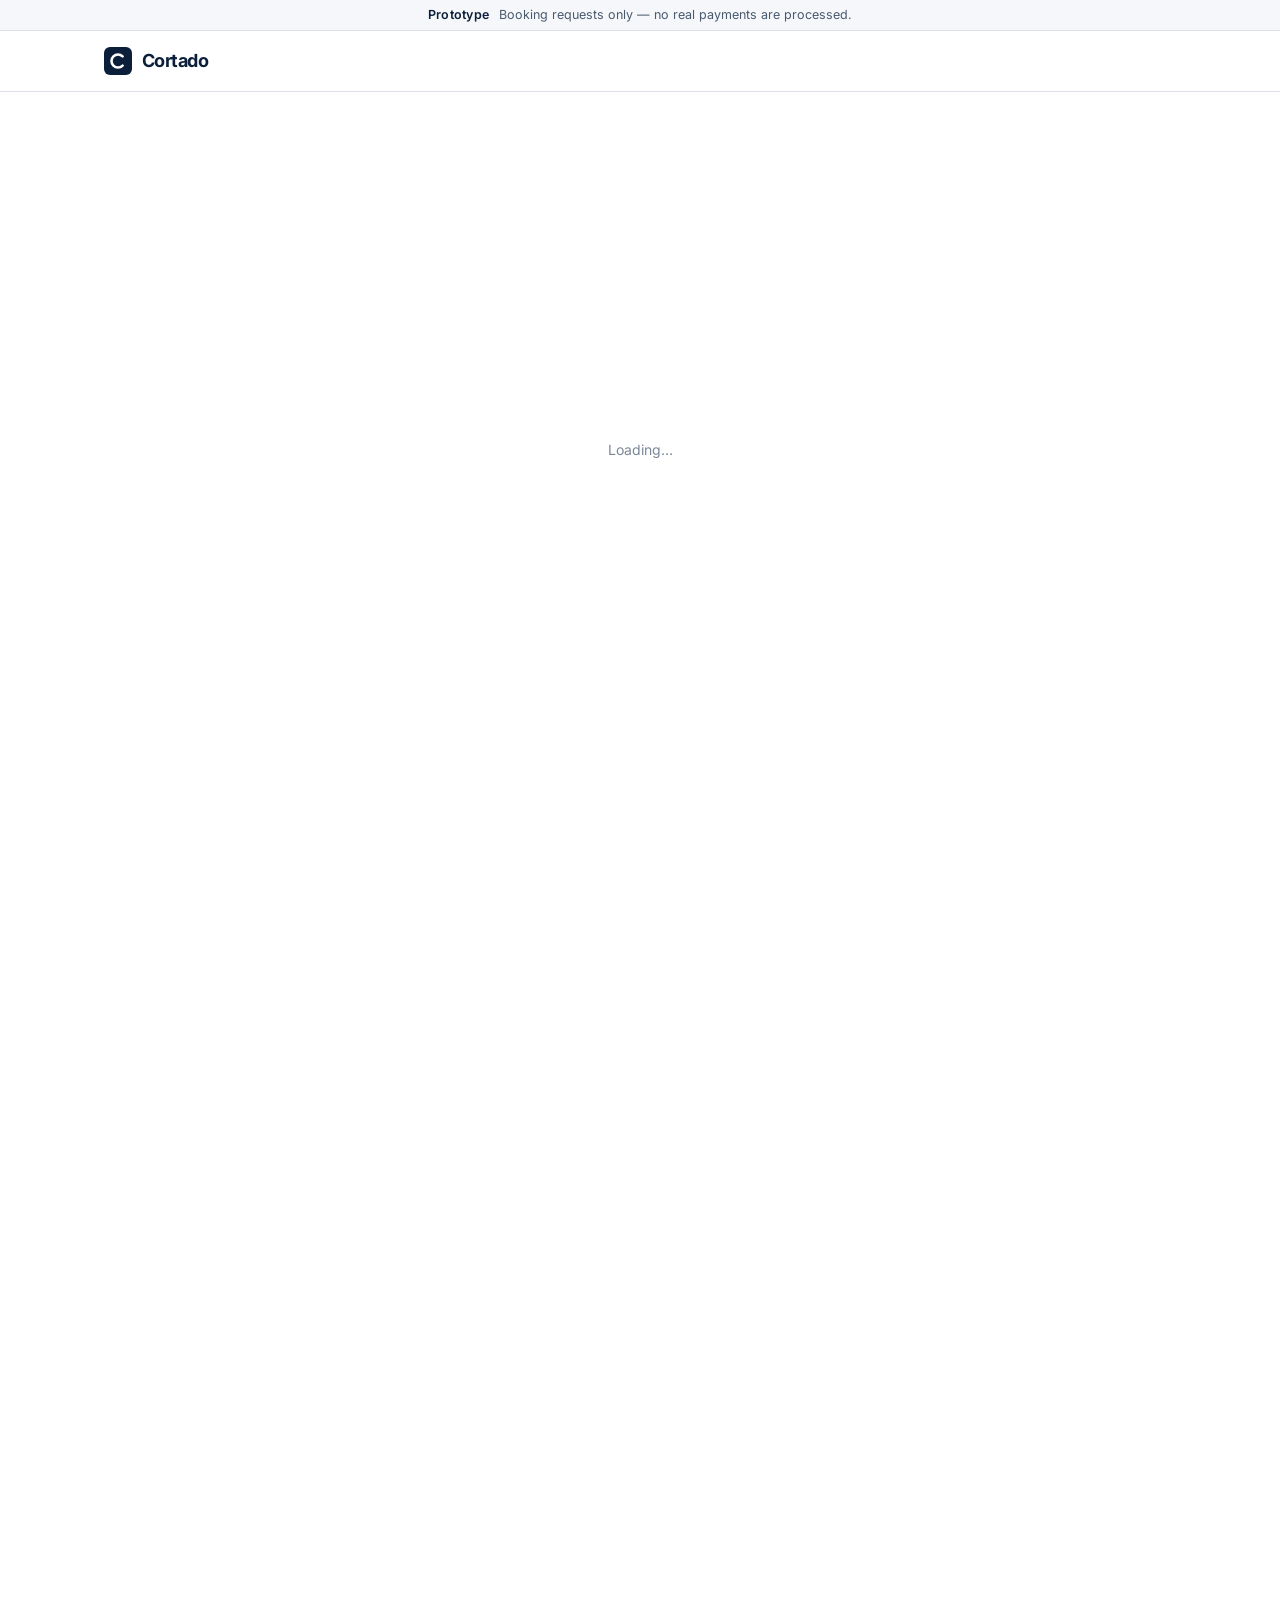
==== commit b9f879ed: "Cortado MVP: onboarding, roles, anonymous profiles, Supabase backend - Rename to Cortado; new self-h" ====
--- a/index.html
+++ b/index.html
@@ -3,376 +3,55 @@
 <head>
 <meta charset="utf-8">
 <meta name="viewport" content="width=device-width, initial-scale=1">
-<title>The Coffee Desk</title>
-<link rel="preconnect" href="https://fonts.googleapis.com">
-<link rel="preconnect" href="https://fonts.gstatic.com" crossorigin>
-<link rel="stylesheet" href="https://fonts.googleapis.com/css2?family=Fraunces:opsz,wght@9..144,400;9..144,500;9..144,600;9..144,700&family=IBM+Plex+Sans:wght@400;500;600;700&family=IBM+Plex+Mono:wght@400;500;600&display=swap">
-<style>
-  :root{
-    --bg:#FFFFFF; --bg-subtle:#F6F7F9; --surface:#FFFFFF; --surface-2:#F0F1F4; --border:#E3E5EA;
-    --ink:#0D1015; --ink-soft:#4E5561; --ink-faint:#8991A0;
-    --accent:#95501F; --accent-strong:#743D17; --accent-ink:#FFFFFF; --accent-soft:#F1E2D3;
-    --green:#146B48; --green-soft:#DDF2E7;
-    --red:#AE3826; --red-soft:#F7DEDA;
-    --gold:#A97C0E;
-    --shadow: 0 1px 2px rgba(13,16,21,.04), 0 10px 26px rgba(13,16,21,.07);
-    --shadow-lift: 0 6px 14px rgba(13,16,21,.07), 0 18px 34px rgba(13,16,21,.12);
-    --radius: 14px;
-    color-scheme: light;
-  }
-  @media (prefers-color-scheme: dark){
-    :root:not([data-theme="light"]){
-      --bg:#0D1015; --bg-subtle:#12151B; --surface:#171B23; --surface-2:#1E232C; --border:#2B313C;
-      --ink:#EFF1F4; --ink-soft:#A7AEBB; --ink-faint:#6E7684;
-      --accent:#E0A167; --accent-strong:#EFB47E; --accent-ink:#1A1206; --accent-soft:#3A2A1B;
-      --green:#4FCB8F; --green-soft:#173629;
-      --red:#E2836E; --red-soft:#3A2320;
-      --gold:#E0B450;
-      --shadow: 0 1px 2px rgba(0,0,0,.3), 0 12px 32px rgba(0,0,0,.35);
-      --shadow-lift: 0 8px 18px rgba(0,0,0,.35), 0 22px 44px rgba(0,0,0,.4);
-      color-scheme: dark;
-    }
-  }
-  :root[data-theme="dark"]{
-    --bg:#0D1015; --bg-subtle:#12151B; --surface:#171B23; --surface-2:#1E232C; --border:#2B313C;
-    --ink:#EFF1F4; --ink-soft:#A7AEBB; --ink-faint:#6E7684;
-    --accent:#E0A167; --accent-strong:#EFB47E; --accent-ink:#1A1206; --accent-soft:#3A2A1B;
-    --green:#4FCB8F; --green-soft:#173629;
-    --red:#E2836E; --red-soft:#3A2320;
-    --gold:#E0B450;
-    --shadow: 0 1px 2px rgba(0,0,0,.3), 0 12px 32px rgba(0,0,0,.35);
-    --shadow-lift: 0 8px 18px rgba(0,0,0,.35), 0 22px 44px rgba(0,0,0,.4);
-    color-scheme: dark;
-  }
-
-  *{box-sizing:border-box;}
-  body{
-    margin:0; background:var(--bg); color:var(--ink);
-    font-family:'IBM Plex Sans',-apple-system,BlinkMacSystemFont,sans-serif;
-    font-size:15.5px; line-height:1.55;
-    -webkit-font-smoothing:antialiased;
-  }
-  h1,h2,h3,h4{font-family:'Fraunces',Georgia,serif; font-weight:600; margin:0; text-wrap:balance; letter-spacing:-0.01em;}
-  p{margin:0;}
-  a{color:var(--accent);}
-  .mono{font-family:'IBM Plex Mono',ui-monospace,Menlo,monospace;}
-  button{font-family:inherit;}
-  img{max-width:100%;}
-  [hidden]{display:none !important;}
-  :focus-visible{outline:2px solid var(--accent); outline-offset:2px;}
-  @media (prefers-reduced-motion: reduce){ *{animation-duration:.01ms !important; transition-duration:.01ms !important;} }
-
-  .wrap{max-width:1080px; margin:0 auto; padding-inline:24px;}
-  @media (max-width:640px){ .wrap{padding-inline:16px;} }
-  .band{background:var(--bg-subtle); border-top:1px solid var(--border); border-bottom:1px solid var(--border);}
-
-  /* ---------- Nav ---------- */
-  .nav{
-    position:sticky; top:env(safe-area-inset-top,0px); z-index:40;
-    background:color-mix(in srgb, var(--bg) 90%, transparent);
-    backdrop-filter:blur(10px); border-bottom:1px solid transparent;
-    transition:box-shadow .2s ease, border-color .2s ease, background .2s ease;
-  }
-  .nav.scrolled{ border-color:var(--border); box-shadow:0 8px 24px -18px rgba(13,16,21,.35); background:color-mix(in srgb, var(--bg) 97%, transparent); }
-  .nav-inner{max-width:1080px; margin:0 auto; padding:14px 24px; display:flex; align-items:center; gap:24px;}
-  @media (max-width:640px){ .nav-inner{padding:12px 16px; gap:12px;} }
-  .logo{display:flex; align-items:center; gap:9px; font-family:'Fraunces',serif; font-weight:600; font-size:19px; white-space:nowrap; cursor:pointer; border:none; background:none; color:var(--ink); padding:0;}
-  .logo-mark{width:30px; height:30px; border-radius:9px; background:var(--accent); color:var(--accent-ink); display:grid; place-items:center; font-size:15px; flex:none;}
-  .navtabs{display:flex; gap:2px; flex:1; overflow-x:auto; scrollbar-width:none;}
-  .navtabs::-webkit-scrollbar{display:none;}
-  .navtab{
-    border:none; background:none; color:var(--ink-soft); font-size:14px; font-weight:500;
-    padding:9px 13px; border-radius:99px; cursor:pointer; white-space:nowrap; transition:background .15s, color .15s;
-  }
-  .navtab:hover{background:var(--surface-2); color:var(--ink);}
-  .navtab.active{background:var(--accent-soft); color:var(--accent-strong);}
-  .navcta{margin-left:auto; flex:none;}
-  @media (max-width:680px){ .navcta{display:none;} }
-
-  /* ---------- Buttons ---------- */
-  .btn{
-    display:inline-flex; align-items:center; justify-content:center; gap:8px;
-    border-radius:999px; border:1px solid transparent; padding:11px 20px; font-size:14.5px; font-weight:600;
-    cursor:pointer; transition:transform .1s, filter .15s, background .15s, box-shadow .15s; text-decoration:none;
-  }
-  .btn:active{transform:scale(.98);}
-  .btn-primary{background:var(--accent); color:var(--accent-ink); box-shadow:0 1px 2px rgba(13,16,21,.08);}
-  .btn-primary:hover{filter:brightness(1.08); box-shadow:0 4px 14px rgba(149,80,31,.28);}
-  .btn-ghost{background:transparent; color:var(--ink); border-color:var(--border);}
-  .btn-ghost:hover{background:var(--surface-2);}
-  .btn-outline{background:var(--surface); color:var(--accent-strong); border-color:var(--accent);}
-  .btn-outline:hover{background:var(--accent-soft);}
-  .btn-danger{background:transparent; color:var(--red); border-color:var(--red-soft);}
-  .btn-danger:hover{background:var(--red-soft);}
-  .btn-block{width:100%;}
-  .btn-sm{padding:7px 14px; font-size:13px;}
-  .btn:disabled{opacity:.5; cursor:not-allowed;}
-
-  /* ---------- Views / sections ---------- */
-  .view{padding-bottom:64px;}
-  section{padding-block:56px;}
-  .section-tight{padding-block:40px;}
-  .eyebrow{font-family:'IBM Plex Mono',monospace; font-size:12px; letter-spacing:.08em; text-transform:uppercase; color:var(--accent-strong); font-weight:600; margin-bottom:10px; display:block;}
-  .section-head{max-width:620px; margin-bottom:36px;}
-  .section-head h2{font-size:clamp(24px,3.2vw,32px);}
-  .section-head p{color:var(--ink-soft); margin-top:10px; font-size:16px;}
-
-  /* ---------- Hero ---------- */
-  .hero{padding-top:60px; padding-bottom:8px;}
-  .hero-grid{display:grid; grid-template-columns:1.1fr .9fr; gap:48px; align-items:center;}
-  @media (max-width:800px){ .hero-grid{grid-template-columns:1fr;} }
-  .hero h1{font-size:clamp(32px,5vw,50px); line-height:1.08;}
-  .hero .accent-word{color:var(--accent-strong);}
-  .hero-sub{margin-top:18px; font-size:17px; color:var(--ink-soft); max-width:46ch;}
-  .hero-actions{display:flex; gap:12px; margin-top:28px; flex-wrap:wrap;}
-  .hero-note{margin-top:16px; font-size:12.5px; color:var(--ink-faint);}
-
-  .hero-card{
-    background:var(--surface); border:1px solid var(--border); border-radius:20px; padding:22px;
-    box-shadow:var(--shadow); position:relative;
-  }
-  .hero-card .banker-card{border:none; box-shadow:none; padding:0;}
-  .hero-card .banker-card:hover{transform:none; box-shadow:none;}
-  .hero-card-tag{
-    position:absolute; top:-12px; right:18px; background:var(--green); color:#fff; font-size:11.5px; font-weight:700;
-    padding:5px 11px; border-radius:99px; font-family:'IBM Plex Mono',monospace; letter-spacing:.03em;
-  }
-
-  /* ---------- Trust bar ---------- */
-  .trustbar{padding-block:30px 6px; text-align:center;}
-  .trust-label{font-size:11.5px; color:var(--ink-faint); text-transform:uppercase; letter-spacing:.09em; margin-bottom:18px; font-family:'IBM Plex Mono',monospace;}
-  .trust-logos{display:flex; justify-content:center; align-items:center; gap:38px; flex-wrap:wrap;}
-  .trust-logos span{font-family:'Fraunces',serif; font-weight:600; font-size:17px; color:var(--ink-faint); white-space:nowrap;}
-  @media (max-width:640px){ .trust-logos{gap:20px;} .trust-logos span{font-size:14px;} }
-
-  .stats-bar{display:grid; grid-template-columns:repeat(4,1fr); gap:1px; background:var(--border); border:1px solid var(--border); border-radius:16px; overflow:hidden;}
-  @media (max-width:640px){ .stats-bar{grid-template-columns:repeat(2,1fr);} }
-  .stat{background:var(--surface); padding:22px 16px; text-align:center;}
-  .stat b{display:block; font-family:'Fraunces',serif; font-size:26px; font-weight:600;}
-  .stat span{font-size:12.5px; color:var(--ink-soft); margin-top:4px; display:block;}
-
-  /* ---------- Steps ---------- */
-  .steps{display:grid; grid-template-columns:repeat(3,1fr); gap:20px;}
-  @media (max-width:760px){ .steps{grid-template-columns:1fr;} }
-  .step{background:var(--surface); border:1px solid var(--border); border-radius:var(--radius); padding:24px;}
-  .step-num{font-family:'IBM Plex Mono',monospace; font-size:13px; color:var(--accent-strong); font-weight:600; margin-bottom:12px;}
-  .step h3{font-size:18px; margin-bottom:8px;}
-  .step p{color:var(--ink-soft); font-size:14.5px;}
-
-  /* ---------- Banker cards / grid ---------- */
-  .banker-grid{display:grid; grid-template-columns:repeat(3,1fr); gap:18px;}
-  @media (max-width:900px){ .banker-grid{grid-template-columns:repeat(2,1fr);} }
-  @media (max-width:640px){ .banker-grid{grid-template-columns:1fr;} }
-
-  .banker-card{
-    background:var(--surface); border:1px solid var(--border); border-radius:var(--radius); padding:20px;
-    display:flex; flex-direction:column; gap:12px; box-shadow:var(--shadow); position:relative;
-    transition:transform .15s ease, box-shadow .15s ease, border-color .15s ease;
-  }
-  .banker-card:hover{transform:translateY(-3px); box-shadow:var(--shadow-lift); border-color:color-mix(in srgb, var(--accent) 30%, var(--border));}
-  .banker-top{display:flex; gap:12px; align-items:flex-start;}
-  .avatar{
-    width:52px; height:52px; border-radius:14px; flex:none; display:grid; place-items:center;
-    font-family:'Fraunces',serif; font-weight:600; font-size:18px; color:#fff;
-  }
-  .avatar-lg{width:76px; height:76px; border-radius:18px; font-size:26px;}
-  .banker-id{min-width:0;}
-  .banker-id .name{font-weight:600; font-size:15.5px; overflow:hidden; text-overflow:ellipsis; white-space:nowrap;}
-  .banker-id .role{color:var(--ink-soft); font-size:13px; margin-top:2px; overflow:hidden; text-overflow:ellipsis; white-space:nowrap;}
-  .banker-id .loc{color:var(--ink-faint); font-size:12px; margin-top:2px;}
-  .new-badge{position:absolute; top:14px; right:14px; background:var(--green-soft); color:var(--green); font-size:10.5px; font-weight:700; padding:3px 8px; border-radius:99px; font-family:'IBM Plex Mono',monospace;}
-  .ribbon-badge{position:absolute; top:14px; right:14px; background:var(--accent-soft); color:var(--accent-strong); font-size:10.5px; font-weight:700; padding:3px 9px; border-radius:99px; font-family:'IBM Plex Mono',monospace;}
-  .verified-dot{display:inline-flex; align-items:center; justify-content:center; width:14px; height:14px; border-radius:50%; background:var(--green-soft); color:var(--green); font-size:9px; font-weight:700; vertical-align:middle; margin-left:1px; flex:none;}
-
-  .rating{display:flex; align-items:center; gap:6px; font-size:13px; color:var(--ink-soft);}
-  .stars{color:var(--gold); letter-spacing:1px; font-size:13px;}
-  .rating b{color:var(--ink); font-family:'IBM Plex Mono',monospace; font-weight:600;}
-
-  .tag-row{display:flex; flex-wrap:wrap; gap:6px;}
-  .tag{background:var(--surface-2); color:var(--ink-soft); font-size:11.5px; font-weight:500; padding:4px 9px; border-radius:99px; white-space:nowrap;}
-  .tag-accent{background:var(--accent-soft); color:var(--accent-strong);}
-
-  .banker-bottom{display:flex; align-items:center; justify-content:space-between; margin-top:auto; padding-top:8px; border-top:1px solid var(--border);}
-  .price{font-family:'IBM Plex Mono',monospace; font-weight:600; font-size:15px;}
-  .price span{color:var(--ink-faint); font-weight:400; font-size:12px;}
-
-  .filter-bar{display:flex; gap:10px; flex-wrap:wrap; margin-bottom:28px; align-items:center;}
-  .filter-bar input[type=search]{flex:1; min-width:180px;}
-  .input, select, textarea{
-    background:var(--surface); border:1px solid var(--border); color:var(--ink); border-radius:10px;
-    padding:10px 12px; font-size:14px; font-family:inherit; width:100%;
-  }
-  select{cursor:pointer;}
-  .filter-bar select{width:auto;}
-  .result-count{font-size:13px; color:var(--ink-faint); margin-bottom:16px;}
-
-  /* ---------- Testimonials ---------- */
-  .testimonials{display:grid; grid-template-columns:repeat(3,1fr); gap:18px;}
-  @media (max-width:800px){ .testimonials{grid-template-columns:1fr;} }
-  .testimonial{background:var(--surface); border:1px solid var(--border); border-radius:var(--radius); padding:22px; display:flex; flex-direction:column; gap:14px;}
-  .testimonial q{font-size:15px; line-height:1.5;}
-  .testimonial cite{font-style:normal; font-size:12.5px; color:var(--ink-soft); font-weight:600;}
-
-  /* ---------- FAQ ---------- */
-  .faq{border-top:1px solid var(--border);}
-  .faq details{border-bottom:1px solid var(--border); padding-block:16px;}
-  .faq summary{cursor:pointer; font-weight:600; font-size:15px; list-style:none; display:flex; justify-content:space-between; gap:12px;}
-  .faq summary::-webkit-details-marker{display:none;}
-  .faq summary::after{content:'+'; color:var(--accent-strong); font-size:20px; font-weight:400; flex:none;}
-  .faq details[open] summary::after{content:'−';}
-  .faq p{color:var(--ink-soft); margin-top:12px; font-size:14.5px; max-width:70ch;}
-
-  /* ---------- Forms ---------- */
-  .card{background:var(--surface); border:1px solid var(--border); border-radius:20px; padding:32px; box-shadow:var(--shadow);}
-  @media (max-width:640px){ .card{padding:20px;} }
-  .field{margin-bottom:18px;}
-  .field label{display:block; font-size:13px; font-weight:600; margin-bottom:6px;}
-  .field .hint{font-size:12px; color:var(--ink-faint); margin-top:5px;}
-  .field-row{display:grid; grid-template-columns:1fr 1fr; gap:14px;}
-  @media (max-width:560px){ .field-row{grid-template-columns:1fr;} }
-  .field-row-3{display:grid; grid-template-columns:1fr 1fr 1fr; gap:14px;}
-  @media (max-width:640px){ .field-row-3{grid-template-columns:1fr;} }
-  .checkbox-grid{display:grid; grid-template-columns:repeat(2,1fr); gap:8px;}
-  @media (max-width:560px){ .checkbox-grid{grid-template-columns:1fr;} }
-  .checkbox{display:flex; align-items:center; gap:9px; font-size:13.5px; background:var(--surface-2); padding:9px 11px; border-radius:9px; cursor:pointer;}
-  .checkbox input{accent-color:var(--accent);}
-  .consent-box{display:flex; gap:10px; align-items:flex-start; background:var(--accent-soft); border-radius:12px; padding:15px 16px; font-size:13px; color:var(--ink); line-height:1.55; cursor:pointer;}
-  .consent-box input{margin-top:2px; accent-color:var(--accent); flex:none;}
-  textarea{resize:vertical; min-height:96px; font-family:inherit;}
-  fieldset{border:none; padding:0; margin:0 0 22px 0;}
-  legend{font-size:13px; font-weight:600; margin-bottom:10px; padding:0;}
-  .two-col{display:grid; grid-template-columns:1fr 1.3fr; gap:40px; align-items:start;}
-  @media (max-width:860px){ .two-col{grid-template-columns:1fr;} }
-  .side-note{background:var(--surface-2); border:1px solid var(--border); border-radius:var(--radius); padding:22px;}
-  .side-note h4{font-size:15px; margin-bottom:10px; color:var(--ink);}
-  .side-note ul{margin:0; padding-left:18px; color:var(--ink-soft); font-size:13.5px; display:flex; flex-direction:column; gap:8px;}
-  .disclosure-note{font-size:12.5px; color:var(--ink-faint); background:var(--surface-2); border-radius:9px; padding:9px 12px; display:flex; gap:8px; align-items:flex-start;}
-
-  /* ---------- Empty / success states ---------- */
-  .empty-state{text-align:center; padding:64px 20px; border:1.5px dashed var(--border); border-radius:var(--radius);}
-  .empty-state .glyph{font-size:34px; margin-bottom:14px;}
-  .empty-state h3{font-size:18px; margin-bottom:8px;}
-  .empty-state p{color:var(--ink-soft); font-size:14px; margin-bottom:20px;}
-
-  .success-box{text-align:center; padding:40px 20px;}
-  .success-box .glyph{width:56px; height:56px; border-radius:50%; background:var(--green-soft); color:var(--green); display:grid; place-items:center; margin:0 auto 18px; font-size:26px;}
-  .success-box h3{font-size:21px; margin-bottom:8px;}
-  .success-box p{color:var(--ink-soft); font-size:14.5px; margin-bottom:24px;}
-
-  /* ---------- Bookings / dashboard ---------- */
-  .booking-list{display:flex; flex-direction:column; gap:12px;}
-  .booking-row{
-    background:var(--surface); border:1px solid var(--border); border-radius:var(--radius); padding:18px 20px;
-    display:flex; align-items:center; gap:16px; flex-wrap:wrap;
-  }
-  .booking-info{flex:1; min-width:200px;}
-  .booking-info .who{font-weight:600; font-size:15px;}
-  .booking-info .meta{color:var(--ink-soft); font-size:13px; margin-top:3px;}
-  .badge{font-size:11px; font-weight:700; padding:4px 10px; border-radius:99px; font-family:'IBM Plex Mono',monospace; text-transform:uppercase; letter-spacing:.03em; white-space:nowrap;}
-  .badge-confirmed{background:var(--green-soft); color:var(--green);}
-  .badge-cancelled{background:var(--red-soft); color:var(--red);}
-  .booking-actions{display:flex; gap:8px; flex:none;}
-
-  .dash-head{display:flex; align-items:center; gap:16px; flex-wrap:wrap; margin-bottom:28px;}
-  .dash-select{max-width:320px;}
-  .dash-stats{display:grid; grid-template-columns:repeat(3,1fr); gap:14px; margin-bottom:32px;}
-  @media (max-width:640px){ .dash-stats{grid-template-columns:1fr;} }
-  .dash-stat{background:var(--surface); border:1px solid var(--border); border-radius:var(--radius); padding:18px 20px;}
-  .dash-stat b{font-family:'IBM Plex Mono',monospace; font-size:22px; display:block;}
-  .dash-stat span{font-size:12.5px; color:var(--ink-soft);}
-
-  /* ---------- Modal ---------- */
-  .overlay{
-    position:fixed; inset:0; background:rgba(9,11,15,.6); z-index:100; display:flex; align-items:flex-end;
-    justify-content:center; padding:0;
-  }
-  @media (min-width:640px){ .overlay{align-items:center; padding:24px;} }
-  .modal{
-    background:var(--surface); width:100%; max-width:560px; max-height:92vh; overflow-y:auto;
-    border-radius:20px 20px 0 0; padding:28px; position:relative; box-shadow:var(--shadow-lift);
-  }
-  @media (min-width:640px){ .modal{border-radius:20px;} }
-  .modal-close{position:absolute; top:18px; right:18px; background:var(--surface-2); border:none; width:32px; height:32px; border-radius:50%; cursor:pointer; font-size:16px; color:var(--ink-soft); display:grid; place-items:center;}
-  .modal-close:hover{background:var(--border);}
-  .modal h3{font-size:20px; margin-bottom:4px;}
-  .slot-list{display:flex; flex-direction:column; gap:8px; margin-top:16px;}
-  .slot-btn{
-    display:flex; justify-content:space-between; align-items:center; width:100%; text-align:left;
-    background:var(--surface-2); border:1px solid transparent; border-radius:10px; padding:12px 14px;
-    cursor:pointer; font-size:14px; color:var(--ink); transition:border-color .15s, background .15s;
-  }
-  .slot-btn:hover{border-color:var(--accent);}
-  .slot-btn .go{color:var(--accent-strong); font-size:13px; font-weight:600;}
-  .order-summary{background:var(--surface-2); border-radius:12px; padding:16px 18px; margin:18px 0; font-size:13.5px;}
-  .order-row{display:flex; justify-content:space-between; padding-block:5px;}
-  .order-row.total{border-top:1px solid var(--border); margin-top:6px; padding-top:10px; font-weight:600; font-size:15px;}
-  .fake-card{
-    background:var(--surface); border:1px dashed var(--border); border-radius:12px; padding:14px 16px;
-    display:flex; justify-content:space-between; align-items:center; font-family:'IBM Plex Mono',monospace; font-size:13.5px; margin-bottom:18px;
-  }
-  .fake-card span{color:var(--ink-faint); font-size:11px;}
-
-  /* ---------- Footer ---------- */
-  footer{background:var(--bg-subtle); border-top:1px solid var(--border); margin-top:40px;}
-  .footer-grid{display:grid; grid-template-columns:1.4fr 1fr 1fr 1.3fr; gap:32px; padding-block:48px 28px;}
-  @media (max-width:760px){ .footer-grid{grid-template-columns:1fr 1fr;} }
-  @media (max-width:480px){ .footer-grid{grid-template-columns:1fr;} }
-  .footer-brand p{color:var(--ink-soft); font-size:13px; margin-top:10px; max-width:32ch;}
-  .footer-col h5{font-size:11.5px; text-transform:uppercase; letter-spacing:.07em; color:var(--ink-faint); margin-bottom:12px; font-family:'IBM Plex Mono',monospace; font-weight:600;}
-  .footer-col a, .footer-col button{display:block; width:100%; font-size:13.5px; color:var(--ink-soft); text-decoration:none; margin-bottom:9px; cursor:pointer; background:none; border:none; padding:0; font-family:inherit; text-align:left;}
-  .footer-col a:hover, .footer-col button:hover{color:var(--accent-strong);}
-  .footer-col p{font-size:12.5px; color:var(--ink-faint); line-height:1.55;}
-  .footer-bottom{border-top:1px solid var(--border); padding-block:18px; display:flex; justify-content:space-between; flex-wrap:wrap; gap:10px; font-size:12.5px; color:var(--ink-faint);}
-</style>
+<title>Cortado</title>
+<meta name="description" content="Cortado connects students with working and former bankers for paid one-on-one career conversations.">
+<link rel="preload" href="fonts/inter-latin-wght-normal.woff2" as="font" type="font/woff2" crossorigin>
+<link rel="stylesheet" href="styles.css">
 </head>
 <body>
+<!-- icon sprite (referenced via <use href="#i-…">) -->
+<svg width="0" height="0" style="position:absolute" aria-hidden="true" focusable="false">
+  <defs>
+    <symbol id="i-check" viewBox="0 0 24 24"><path d="M20 6 9 17l-5-5"/></symbol>
+    <symbol id="i-shield-check" viewBox="0 0 24 24"><path d="M20 13c0 5-3.5 7.5-7.66 8.95a1 1 0 0 1-.67-.01C7.5 20.5 4 18 4 13V6a1 1 0 0 1 1-1c2 0 4.5-1.2 6.24-2.72a1.17 1.17 0 0 1 1.52 0C14.51 3.81 17 5 19 5a1 1 0 0 1 1 1z"/><path d="m9 12 2 2 4-4"/></symbol>
+    <symbol id="i-cap" viewBox="0 0 24 24"><path d="M21.42 10.922a1 1 0 0 0-.019-1.838L12.83 5.18a2 2 0 0 0-1.66 0L2.6 9.08a1 1 0 0 0 0 1.832l8.57 3.908a2 2 0 0 0 1.66 0z"/><path d="M22 10v6"/><path d="M6 12.5V16a6 3 0 0 0 12 0v-3.5"/></symbol>
+    <symbol id="i-briefcase" viewBox="0 0 24 24"><path d="M16 20V4a2 2 0 0 0-2-2h-4a2 2 0 0 0-2 2v16"/><rect width="20" height="14" x="2" y="6" rx="2"/></symbol>
+    <symbol id="i-info" viewBox="0 0 24 24"><circle cx="12" cy="12" r="10"/><path d="M12 16v-4"/><path d="M12 8h.01"/></symbol>
+    <symbol id="i-search" viewBox="0 0 24 24"><circle cx="11" cy="11" r="8"/><path d="m21 21-4.3-4.3"/></symbol>
+    <symbol id="i-inbox" viewBox="0 0 24 24"><path d="M22 12h-6l-2 3h-4l-2-3H2"/><path d="M5.45 5.11 2 12v6a2 2 0 0 0 2 2h16a2 2 0 0 0 2-2v-6l-3.45-6.89A2 2 0 0 0 16.76 4H7.24a2 2 0 0 0-1.79 1.11z"/></symbol>
+    <symbol id="i-mail" viewBox="0 0 24 24"><rect width="20" height="16" x="2" y="4" rx="2"/><path d="m22 7-8.97 5.7a1.94 1.94 0 0 1-2.06 0L2 7"/></symbol>
+    <symbol id="i-arrow-right" viewBox="0 0 24 24"><path d="M5 12h14"/><path d="m12 5 7 7-7 7"/></symbol>
+  </defs>
+</svg>
+
+<div class="demo-bar"><b>Prototype</b> Booking requests only — no real payments are processed.</div>
+
 <div class="nav" id="siteNav">
   <div class="nav-inner">
-    <button class="logo" onclick="showView('home')"><span class="logo-mark">☕</span>The Coffee Desk</button>
-    <div class="navtabs" id="navtabs">
-      <button class="navtab" data-view="home" onclick="showView('home')">Home</button>
-      <button class="navtab" data-view="marketplace" onclick="showView('marketplace')">Browse Bankers</button>
-      <button class="navtab" data-view="register" onclick="showView('register')">Become a Banker</button>
-      <button class="navtab" data-view="bookings" onclick="showView('bookings')">My Bookings</button>
-      <button class="navtab" data-view="dashboard" onclick="showView('dashboard')">Banker Dashboard</button>
-    </div>
-    <button class="btn btn-primary navcta" onclick="showView('marketplace')">Find a banker</button>
+    <button class="logo" data-action="logo" aria-label="Cortado home">
+      <svg viewBox="0 0 28 28" aria-hidden="true"><rect width="28" height="28" rx="6" fill="currentColor"/><path d="M18.6 9.4A6.5 6.5 0 1 0 18.6 18.6" fill="none" stroke="#fff" stroke-width="2.6" stroke-linecap="round"/></svg>
+      <span class="logo-text">Cortado</span>
+    </button>
+    <div class="navtabs" id="navtabs"></div>
+    <div class="nav-right" id="navRight"></div>
   </div>
 </div>
 
-<!-- ============ HOME ============ -->
+<!-- ============ HOME (visitors) ============ -->
 <section class="view" data-view="home" id="view-home">
   <div class="wrap hero">
     <div class="hero-grid">
       <div>
-        <span class="eyebrow">30 minutes · one banker · zero cold emails</span>
-        <h1>Get the industry insight your <span class="accent-word">LinkedIn messages</span> never answer.</h1>
-        <p class="hero-sub">The Coffee Desk connects students with working bankers for paid, one-on-one coffee chats — real talk about the job, the recruiting process, and how to break in, straight from people doing it right now.</p>
+        <span class="eyebrow">30 minutes. One banker. Zero cold emails.</span>
+        <h1>Get the industry insight your LinkedIn messages never answer.</h1>
+        <p class="hero-sub">Cortado connects students with working and former bankers for paid, one-on-one career conversations — about the job, the recruiting process and how to break in, straight from people who have done it.</p>
         <div class="hero-actions">
-          <button class="btn btn-primary" onclick="showView('marketplace')">Browse bankers →</button>
-          <button class="btn btn-ghost" onclick="showView('register')">I'm a banker, list me</button>
+          <button class="btn btn-primary" data-action="go" data-view="marketplace">Browse bankers</button>
+          <button class="btn btn-ghost" data-action="becomeBanker">Offer your experience</button>
         </div>
-        <p class="hero-note">No subscription. Pay per chat. Cancel anytime for a full refund.</p>
+        <p class="hero-note">No subscription. You pay per conversation.</p>
       </div>
       <div class="hero-card" id="heroCard"></div>
-    </div>
-  </div>
-
-  <div class="wrap trustbar">
-    <p class="trust-label">Bankers on The Coffee Desk currently work at</p>
-    <div class="trust-logos">
-      <span>Goldman Sachs</span><span>J.P. Morgan</span><span>BNP Paribas</span><span>Deutsche Bank</span><span>Blackstone</span><span>UBS</span>
-    </div>
-  </div>
-
-  <div class="band">
-    <div class="wrap section-tight">
-      <div class="stats-bar">
-        <div class="stat"><b class="mono">180+</b><span>Bankers listed</span></div>
-        <div class="stat"><b class="mono">45</b><span>Banks, 12 countries</span></div>
-        <div class="stat"><b class="mono">3,400+</b><span>Chats booked</span></div>
-        <div class="stat"><b class="mono">4.8★</b><span>Average rating</span></div>
-      </div>
     </div>
   </div>
 
@@ -382,31 +61,45 @@
       <h2>Three steps between you and a real answer</h2>
     </div>
     <div class="steps">
-      <div class="step"><div class="step-num">01</div><h3>Browse verified profiles</h3><p>Filter by bank, role, and expertise. Every profile lists real experience, a fixed price, and open time slots — no guessing what's appropriate to ask.</p></div>
-      <div class="step"><div class="step-num">02</div><h3>Book a slot that works</h3><p>Pick an open time, confirm the details, and pay securely. You get an instant confirmation with a video link or meeting spot.</p></div>
-      <div class="step"><div class="step-num">03</div><h3>Show up and ask anything</h3><p>30–45 minutes, one-on-one, no recruiter listening in. Ask the questions you'd never put in a first cold email.</p></div>
-    </div>
-  </div>
-
-  <div class="band">
+      <div class="step"><div class="step-num">01</div><h3>Find the right person</h3><p>Filter by bank, role and expertise. Every profile shows employer, experience, a fixed price and open time slots — and whether the banker works there now or did before.</p></div>
+      <div class="step"><div class="step-num">02</div><h3>Request a time slot</h3><p>Pick an open slot and send your request with the questions you have. The banker confirms, so nothing is booked without their say-so.</p></div>
+      <div class="step"><div class="step-num">03</div><h3>Have the conversation</h3><p>30 to 60 minutes, one-on-one, no recruiter listening in. Ask what you would never put in a first cold email.</p></div>
+    </div>
+  </div>
+
+  <div class="band" id="featuredSection" hidden>
     <div class="wrap section-tight">
       <div class="section-head">
-        <span class="eyebrow">Featured this week</span>
-        <h2>A few bankers currently taking bookings</h2>
+        <span class="eyebrow">Available now</span>
+        <h2>Bankers currently taking requests</h2>
       </div>
       <div class="banker-grid" id="featuredGrid"></div>
     </div>
   </div>
 
-  <div class="wrap section-tight">
-    <div class="section-head">
-      <span class="eyebrow">What students say</span>
-      <h2>Worth more than another unanswered email</h2>
-    </div>
-    <div class="testimonials">
-      <div class="testimonial"><q>I was terrified of cold-emailing bankers. Paying for 30 minutes of someone's undivided attention turned out to be worth more than five unanswered LinkedIn messages.</q><cite>Lena K. — MSc Finance, LSE</cite></div>
-      <div class="testimonial"><q>Booked a chat with a Blackstone VP two weeks before my private equity interview. Walked in knowing exactly what they'd ask.</q><cite>Diego R. — BSc Economics, Bocconi</cite></div>
-      <div class="testimonial"><q>My call with an analyst in Frankfurt demystified the entire recruiting timeline in Germany. Worth every euro.</q><cite>Franzi M. — BA Business Administration, Mannheim</cite></div>
+  <div class="wrap section">
+    <div class="split">
+      <div class="panel">
+        <h3>For students</h3>
+        <p>Get a trusted, first-hand answer instead of guessing what recruiting really looks like.</p>
+        <ul>
+          <li><svg class="ic"><use href="#i-check"/></svg>Verified profiles with employer, role and years of experience</li>
+          <li><svg class="ic"><use href="#i-check"/></svg>Fixed price and open slots visible before you request</li>
+          <li><svg class="ic"><use href="#i-check"/></svg>Current and former bankers clearly labelled</li>
+        </ul>
+        <button class="btn btn-primary" data-action="go" data-view="marketplace">Browse bankers</button>
+      </div>
+      <div class="panel">
+        <h3>For bankers</h3>
+        <p>Turn the coffee chats you already get asked for into scheduled, compensated time.</p>
+        <ul>
+          <li><svg class="ic"><use href="#i-check"/></svg>You set the price, session length and your own time slots</li>
+          <li><svg class="ic"><use href="#i-check"/></svg>You keep 88% of every booking</li>
+          <li><svg class="ic"><use href="#i-check"/></svg>Your name stays private until you confirm a request</li>
+          <li><svg class="ic"><use href="#i-check"/></svg>Verified through your work email or, for former bankers, your LinkedIn profile</li>
+        </ul>
+        <button class="btn btn-outline" data-action="becomeBanker">Create a profile</button>
+      </div>
     </div>
   </div>
 
@@ -414,24 +107,32 @@
     <div class="wrap section-tight">
       <div class="section-head">
         <span class="eyebrow">Questions</span>
-        <h2>Before you book</h2>
+        <h2>Before you request</h2>
       </div>
       <div class="faq">
         <details open>
           <summary>Is this real mentoring or just a paid favor?</summary>
-          <p>It's compensated time — and that's the point. Bankers can be generous with their calendar without feeling exploited, and you skip the guessing game of "is this too much to ask for free?"</p>
-        </details>
-        <details>
-          <summary>What if a banker cancels on me?</summary>
-          <p>You're refunded automatically and can rebook any other open slot, with priority access to the same banker's next available time.</p>
+          <p>It is compensated time — and that is the point. Bankers can be generous with their calendar without feeling exploited, and you skip the guessing game of whether it is too much to ask for free.</p>
+        </details>
+        <details>
+          <summary>What if a banker cancels?</summary>
+          <p>Your slot is released and you can request another open slot with the same banker or someone else.</p>
         </details>
         <details>
           <summary>Do bankers need approval from their firm?</summary>
-          <p>Every banker confirms compliance with their employer's outside-activity policy before a profile goes live. Sessions are scoped to career and recruiting conversations only — never confidential deal, client, or trade information.</p>
+          <p>Every current banker confirms compliance with their employer's outside-activity policy before a profile goes live. Sessions are limited to career and recruiting conversations — never confidential deal, client or trade information.</p>
+        </details>
+        <details>
+          <summary>Why don't profiles show names?</summary>
+          <p>Banker profiles show role, employer, location and experience — what the person offers. A banker's name and contact details are shared only once they confirm your request. That protects bankers' privacy and keeps the focus on the experience you are booking. Bankers see the name of the student who requests a chat.</p>
+        </details>
+        <details>
+          <summary>What does "former" mean on a profile?</summary>
+          <p>Former bankers share first-hand experience from past roles, for example three years as an analyst in New York. They are labelled clearly, so you always know whether you are talking to someone who works there today.</p>
         </details>
         <details>
           <summary>Is this only for investment banking?</summary>
-          <p>The Coffee Desk started here because the information gap in banking recruiting is especially sharp, but the same model works for consulting, law, and tech — those are next.</p>
+          <p>Cortado starts with banking, where the information gap in recruiting is especially large. The same model applies to consulting, law and tech.</p>
         </details>
       </div>
     </div>
@@ -441,30 +142,40 @@
     <div class="card" style="display:flex; align-items:center; justify-content:space-between; gap:24px; flex-wrap:wrap;">
       <div>
         <h3 style="font-size:22px; margin-bottom:6px;">Ready to skip the cold email?</h3>
-        <p style="color:var(--ink-soft); font-size:14.5px;">Browse 6 bankers currently taking bookings, or list your own calendar in under two minutes.</p>
+        <p style="color:var(--ink-soft); font-size:14.5px;">Create your profile in a few minutes — as a student, as a banker, or both.</p>
       </div>
       <div style="display:flex; gap:10px; flex-wrap:wrap;">
-        <button class="btn btn-primary" onclick="showView('marketplace')">Browse bankers</button>
-        <button class="btn btn-outline" onclick="showView('register')">Become a banker</button>
-      </div>
-    </div>
-  </div>
+        <button class="btn btn-primary" data-action="start">Get started</button>
+        <button class="btn btn-ghost" data-action="go" data-view="marketplace">Browse bankers</button>
+      </div>
+    </div>
+  </div>
+</section>
+
+<!-- ============ WELCOME / ONBOARDING ============ -->
+<section class="view" data-view="welcome" id="view-welcome" hidden>
+  <div class="wrap onb" id="onbBody"></div>
 </section>
 
 <!-- ============ MARKETPLACE ============ -->
 <section class="view" data-view="marketplace" id="view-marketplace" hidden>
-  <div class="wrap" style="padding-top:44px;">
-    <div class="section-head">
-      <span class="eyebrow">Browse Bankers</span>
-      <h2>Find someone who's done exactly what you want to do</h2>
+  <div class="wrap" style="padding-top:48px;">
+    <div class="section-head">
+      <span class="eyebrow">Browse bankers</span>
+      <h2>Find someone who has done what you want to do</h2>
     </div>
     <div class="filter-bar">
-      <input type="search" class="input" id="searchInput" placeholder="Search by name, bank, or city…" oninput="renderMarketplace()">
-      <select id="filterTag" onchange="renderMarketplace()">
+      <input type="search" class="input" id="searchInput" placeholder="Search by name, bank or city">
+      <select id="filterTag" aria-label="Expertise">
         <option value="">All expertise</option>
       </select>
-      <select id="filterSort" onchange="renderMarketplace()">
-        <option value="rating">Sort: Top rated</option>
+      <select id="filterType" aria-label="Experience type">
+        <option value="">Current &amp; former</option>
+        <option value="current">Current bankers</option>
+        <option value="former">Former / experienced</option>
+      </select>
+      <select id="filterSort" aria-label="Sort">
+        <option value="rating">Sort: Best match</option>
         <option value="price-asc">Sort: Price (low to high)</option>
         <option value="price-desc">Sort: Price (high to low)</option>
         <option value="new">Sort: Newest</option>
@@ -475,131 +186,24 @@
   </div>
 </section>
 
-<!-- ============ REGISTER (Become a Banker) ============ -->
-<section class="view" data-view="register" id="view-register" hidden>
-  <div class="wrap" style="padding-top:44px;">
-    <div class="section-head">
-      <span class="eyebrow">Become a Banker</span>
-      <h2>Get paid for the coffee chats you're already having</h2>
-      <p>Set your own price and availability. Keep 88% of every booking. Meet ambitious students before your competitors do.</p>
-    </div>
-
-    <div id="registerFormWrap">
-      <div class="two-col">
-        <div class="side-note">
-          <h4>Why bankers list here</h4>
-          <ul>
-            <li>You set the price, duration, and exact time slots — nothing is booked without your say-so.</li>
-            <li>88% of every payment goes to you; the platform fee covers scheduling, payments, and support.</li>
-            <li>You confirm compliance with your firm's outside-activity policy before your profile goes live.</li>
-            <li>Full control: pause your profile or remove a slot at any time.</li>
-            <li>Most profiles get their first booking within a week of going live.</li>
-          </ul>
-        </div>
-
-        <form class="card" id="registerForm" onsubmit="handleRegisterSubmit(event)">
-          <div class="field-row">
-            <div class="field"><label for="regName">Full name</label><input class="input" id="regName" required placeholder="e.g. Aisha Bello"></div>
-            <div class="field"><label for="regEmployer">Current employer</label><input class="input" id="regEmployer" required placeholder="e.g. Goldman Sachs"></div>
-          </div>
-          <div class="field-row">
-            <div class="field"><label for="regRole">Role / title</label><input class="input" id="regRole" required placeholder="e.g. Vice President, M&amp;A"></div>
-            <div class="field"><label for="regLocation">Location</label><input class="input" id="regLocation" required placeholder="e.g. London, UK"></div>
-          </div>
-          <div class="field-row-3">
-            <div class="field"><label for="regYears">Years of experience</label><input class="input" type="number" min="0" max="50" id="regYears" required placeholder="5"></div>
-            <div class="field"><label for="regDuration">Session length</label>
-              <select id="regDuration">
-                <option value="30">30 minutes</option>
-                <option value="45">45 minutes</option>
-                <option value="60">60 minutes</option>
-              </select>
-            </div>
-            <div class="field"><label for="regPrice">Price per session</label>
-              <div style="display:flex; gap:6px;">
-                <select id="regCurrency" style="width:84px; flex:none;">
-                  <option value="USD">$</option>
-                  <option value="EUR">€</option>
-                  <option value="GBP">£</option>
-                  <option value="CHF">CHF</option>
-                </select>
-                <input class="input" type="number" min="5" max="500" id="regPrice" required placeholder="60">
-              </div>
-            </div>
-          </div>
-
-          <fieldset>
-            <legend>Areas of expertise (pick a few)</legend>
-            <div class="checkbox-grid" id="tagCheckboxes"></div>
-          </fieldset>
-
-          <div class="field">
-            <label for="regLanguages">Languages spoken</label>
-            <input class="input" id="regLanguages" required placeholder="e.g. English, French">
-          </div>
-
-          <div class="field">
-            <label for="regBio">Short bio</label>
-            <textarea id="regBio" required maxlength="320" placeholder="How you broke in, what you can help with, and who should book you."></textarea>
-            <p class="hint">Shown on your public profile. Max 320 characters.</p>
-          </div>
-
-          <div class="field">
-            <label for="regLinkedin">LinkedIn URL (optional)</label>
-            <input class="input" id="regLinkedin" placeholder="linkedin.com/in/…">
-          </div>
-
-          <fieldset>
-            <legend>Open time slots (add 1–3)</legend>
-            <div class="field-row">
-              <input class="input" id="regSlot1" placeholder="e.g. Tue, Sep 22 · 9:00 AM">
-              <input class="input" id="regSlot2" placeholder="e.g. Thu, Sep 24 · 5:30 PM">
-            </div>
-            <div class="field" style="margin-top:14px;">
-              <input class="input" id="regSlot3" placeholder="e.g. Tue, Sep 29 · 12:00 PM (optional)">
-            </div>
-          </fieldset>
-
-          <div class="field">
-            <label class="consent-box">
-              <input type="checkbox" id="regCompliance" required>
-              <span>I confirm this profile complies with my employer's outside-activity / compliance policy, and that I will not share confidential, non-public, or client-specific information during sessions.</span>
-            </label>
-          </div>
-
-          <button class="btn btn-primary btn-block" type="submit">Create my profile</button>
-        </form>
-      </div>
-    </div>
-
-    <div id="registerSuccess" hidden></div>
-  </div>
-</section>
-
-<!-- ============ MY BOOKINGS ============ -->
+<!-- ============ MY BOOKINGS (student) ============ -->
 <section class="view" data-view="bookings" id="view-bookings" hidden>
-  <div class="wrap" style="padding-top:44px; max-width:760px;">
-    <div class="section-head">
-      <span class="eyebrow">My Bookings</span>
-      <h2>Your upcoming coffee chats</h2>
-      <p>Bookings made on this device are stored locally in your browser for this demo — no account required.</p>
+  <div class="wrap" style="padding-top:48px; max-width:760px;">
+    <div class="section-head">
+      <span class="eyebrow">My bookings</span>
+      <h2>Your conversation requests</h2>
+      <p>Requests are confirmed by the banker. Names and contact details appear here once a request is confirmed.</p>
     </div>
     <div id="bookingsList"></div>
   </div>
 </section>
 
-<!-- ============ BANKER DASHBOARD ============ -->
+<!-- ============ DASHBOARD (banker) ============ -->
 <section class="view" data-view="dashboard" id="view-dashboard" hidden>
-  <div class="wrap" style="padding-top:44px;">
-    <div class="section-head">
-      <span class="eyebrow">Banker Dashboard</span>
+  <div class="wrap" style="padding-top:48px;">
+    <div class="section-head">
+      <span class="eyebrow">Banker dashboard</span>
       <h2>Manage your profile and requests</h2>
-      <p>No login in this demo — pick a profile below to view its dashboard (yours or a seeded example).</p>
-    </div>
-    <div class="dash-head">
-      <div class="dash-select" style="flex:1;">
-        <select id="dashBankerSelect" class="input" onchange="renderDashboard()"></select>
-      </div>
     </div>
     <div id="dashboardBody"></div>
   </div>
@@ -608,581 +212,47 @@
 <footer>
   <div class="wrap footer-grid">
     <div class="footer-brand">
-      <div class="logo" style="cursor:default;"><span class="logo-mark">☕</span>The Coffee Desk</div>
-      <p>A marketplace for paid, one-on-one coffee chats between students and working bankers.</p>
+      <div class="logo" style="cursor:default;">
+        <svg viewBox="0 0 28 28" aria-hidden="true"><rect width="28" height="28" rx="6" fill="currentColor"/><path d="M18.6 9.4A6.5 6.5 0 1 0 18.6 18.6" fill="none" stroke="#fff" stroke-width="2.6" stroke-linecap="round"/></svg>
+        <span>Cortado</span>
+      </div>
+      <p>Paid, one-on-one career conversations between students and bankers.</p>
     </div>
     <div class="footer-col">
-      <h5>For Students</h5>
-      <button onclick="showView('marketplace')">Browse bankers</button>
-      <button onclick="showView('bookings')">My bookings</button>
+      <h5>For students</h5>
+      <button data-action="go" data-view="marketplace">Browse bankers</button>
+      <button data-action="go" data-view="bookings">My bookings</button>
     </div>
     <div class="footer-col">
-      <h5>For Bankers</h5>
-      <button onclick="showView('register')">Create a profile</button>
-      <button onclick="showView('dashboard')">Banker dashboard</button>
+      <h5>For bankers</h5>
+      <button data-action="becomeBanker">Create a profile</button>
+      <button data-action="go" data-view="dashboard">Dashboard</button>
     </div>
     <div class="footer-col">
       <h5>Trust &amp; compliance</h5>
-      <p>Every banker confirms their firm's outside-activity policy before listing. Sessions are career conversations only — never confidential deal or client information.</p>
+      <p>Current bankers confirm their firm's outside-activity policy before listing. Conversations cover careers and recruiting only — never confidential deal or client information.</p>
     </div>
   </div>
   <div class="wrap footer-bottom">
-    <span>☕ The Coffee Desk — a demo prototype. No real payments are processed.</span>
-    <span>Built for students who'd rather ask than guess.</span>
+    <span>Cortado — prototype. No real payments are processed.</span>
   </div>
 </footer>
 
 <!-- ============ MODAL ============ -->
-<div class="overlay" id="overlay" hidden onclick="if(event.target===this) closeModal()">
+<div class="overlay" id="overlay" hidden>
   <div class="modal" id="modalBox">
-    <button class="modal-close" onclick="closeModal()">✕</button>
+    <button class="modal-close" data-action="closeModal" aria-label="Close">&times;</button>
     <div id="modalBody"></div>
   </div>
 </div>
 
-<script>
-(function(){
-  "use strict";
-
-  var TAGS = ["M&A","ECM","DCM","Leveraged Finance","Private Equity","Sales & Trading","Corporate Banking","Restructuring","Venture Capital","Recruiting / Breaking In","MBA Admissions","CV / Resume Review"];
-  var CURRENCY_SYMBOL = { USD:"$", EUR:"€", GBP:"£", CHF:"CHF " };
-  var AVATAR_COLORS = ["#95501F","#2F5D62","#4A5FA5","#6B4E9E","#3D7A5C","#8C4A4A"];
-  var KEY_BANKERS = "coffeedesk_bankers_v1";
-  var KEY_BOOKINGS = "coffeedesk_bookings_v1";
-
-  var State = { bankers: [], bookings: [], modalStep:null, modalBanker:null, modalSlot:null };
-
-  function uid(prefix){ return prefix + "_" + Math.random().toString(36).slice(2,9); }
-
-  function escapeHtml(str){
-    return String(str==null?"":str).replace(/[&<>"']/g, function(c){
-      return {"&":"&amp;","<":"&lt;",">":"&gt;",'"':"&quot;","'":"&#39;"}[c];
-    });
-  }
-
-  function initials(name){
-    var parts = String(name).trim().split(/\s+/);
-    var a = parts[0] ? parts[0][0] : "";
-    var b = parts.length>1 ? parts[parts.length-1][0] : "";
-    return (a+b).toUpperCase();
-  }
-
-  function avatarColor(name){
-    var sum = 0;
-    for (var i=0;i<name.length;i++) sum += name.charCodeAt(i);
-    return AVATAR_COLORS[sum % AVATAR_COLORS.length];
-  }
-
-  function fmtPrice(b){
-    var sym = CURRENCY_SYMBOL[b.currency] || "";
-    return sym + b.price;
-  }
-
-  function verifiedBadge(){
-    return '<span class="verified-dot" title="Employer verified for this demo">✓</span>';
-  }
-
-  /* ---------------- seed data ---------------- */
-  function seedBankers(){
-    return [
-      {
-        id:"seed_1", name:"Aisha Bello", employer:"Goldman Sachs", role:"Vice President, M&A",
-        location:"London, UK", years:7, currency:"GBP", price:65, duration:30,
-        tags:["M&A","Recruiting / Breaking In","CV / Resume Review"],
-        languages:["English","Yoruba"],
-        bio:"I made the jump from a non-target university into GS M&A after three rounds of rejections. Happy to talk through networking strategy, technical prep, and what the job is actually like.",
-        linkedin:"linkedin.com/in/aisha-bello", rating:4.9, chats:38, response:"within 4 hours",
-        slots:[ mkSlot("Tue, Sep 22 · 9:00 AM"), mkSlot("Thu, Sep 24 · 5:30 PM"), mkSlot("Tue, Sep 29 · 12:00 PM") ],
-        createdAt: 0
-      },
-      {
-        id:"seed_2", name:"Marcus Chen", employer:"J.P. Morgan", role:"Associate, Leveraged Finance",
-        location:"New York, USA", years:4, currency:"USD", price:75, duration:30,
-        tags:["Leveraged Finance","MBA Admissions","Recruiting / Breaking In"],
-        languages:["English","Mandarin"],
-        bio:"Went through full-time MBA recruiting into JPM after two years in corporate banking. Can walk you through LBO modeling basics and what associates actually do day-to-day.",
-        linkedin:"linkedin.com/in/marcus-chen-lf", rating:4.8, chats:52, response:"within a day",
-        slots:[ mkSlot("Wed, Sep 23 · 8:00 AM"), mkSlot("Fri, Sep 25 · 4:00 PM"), mkSlot("Mon, Sep 28 · 7:30 AM") ],
-        createdAt: 0
-      },
-      {
-        id:"seed_3", name:"Sophie Laurent", employer:"BNP Paribas", role:"Director, Equity Capital Markets",
-        location:"Paris, France", years:10, currency:"EUR", price:90, duration:45,
-        tags:["ECM","MBA Admissions","Recruiting / Breaking In"],
-        languages:["French","English","Spanish"],
-        bio:"I switched from consulting into ECM at 28 and now lead European IPO execution. I love mentoring students who think it's 'too late' to break in — it usually isn't.",
-        linkedin:"linkedin.com/in/sophie-laurent-ecm", rating:5.0, chats:61, response:"within 2 hours",
-        slots:[ mkSlot("Tue, Sep 22 · 6:00 PM"), mkSlot("Thu, Sep 24 · 12:30 PM") ],
-        createdAt: 0
-      },
-      {
-        id:"seed_4", name:"Tom Richter", employer:"Deutsche Bank", role:"Analyst, Investment Banking",
-        location:"Frankfurt, Germany", years:2, currency:"EUR", price:40, duration:30,
-        tags:["CV / Resume Review","Recruiting / Breaking In","Corporate Banking"],
-        languages:["German","English"],
-        bio:"One year out of my Bachelor's and still remember exactly what the application process felt like. Great if you want honest, unfiltered answers about the analyst grind in Frankfurt.",
-        linkedin:"linkedin.com/in/tom-richter-ib", rating:4.7, chats:19, response:"within 6 hours",
-        slots:[ mkSlot("Mon, Sep 21 · 5:00 PM"), mkSlot("Wed, Sep 23 · 6:00 PM"), mkSlot("Fri, Sep 25 · 3:00 PM") ],
-        createdAt: 0
-      },
-      {
-        id:"seed_5", name:"Priya Nair", employer:"Blackstone", role:"Vice President, Private Equity",
-        location:"London, UK", years:8, currency:"GBP", price:110, duration:30,
-        tags:["Private Equity","Recruiting / Breaking In","MBA Admissions"],
-        languages:["English","Hindi"],
-        bio:"Moved from IB to PE after two years and now sit on deal teams doing buyouts across Europe. Happy to demystify the on-cycle / off-cycle recruiting madness.",
-        linkedin:"linkedin.com/in/priya-nair-pe", rating:4.9, chats:44, response:"within a day",
-        slots:[ mkSlot("Thu, Sep 24 · 8:00 AM"), mkSlot("Mon, Sep 28 · 6:00 PM") ],
-        createdAt: 0
-      },
-      {
-        id:"seed_6", name:"Jonas Weber", employer:"UBS", role:"Associate, Sales & Trading",
-        location:"Zurich, Switzerland", years:3, currency:"CHF", price:60, duration:30,
-        tags:["Sales & Trading","Recruiting / Breaking In"],
-        languages:["German","English","French"],
-        bio:"Trading floor life is nothing like the movies — mostly spreadsheets, risk limits, and early mornings. Ask me anything about desk rotations and the S&T interview process.",
-        linkedin:"linkedin.com/in/jonas-weber-st", rating:4.6, chats:27, response:"within a day",
-        slots:[ mkSlot("Tue, Sep 22 · 7:30 AM"), mkSlot("Thu, Sep 24 · 4:30 PM"), mkSlot("Fri, Sep 25 · 8:00 AM") ],
-        createdAt: 0
-      }
-    ];
-  }
-
-  function mkSlot(label){ return { id: uid("slot"), label: label, taken:false }; }
-
-  /* ---------------- persistence ---------------- */
-  function loadState(){
-    var loadedBankers = null, loadedBookings = null;
-    try { loadedBankers = JSON.parse(localStorage.getItem(KEY_BANKERS)); } catch(e){}
-    try { loadedBookings = JSON.parse(localStorage.getItem(KEY_BOOKINGS)); } catch(e){}
-    State.bankers = (Array.isArray(loadedBankers) && loadedBankers.length) ? loadedBankers : seedBankers();
-    State.bookings = Array.isArray(loadedBookings) ? loadedBookings : [];
-    persistBankers();
-  }
-  function persistBankers(){ try{ localStorage.setItem(KEY_BANKERS, JSON.stringify(State.bankers)); }catch(e){} }
-  function persistBookings(){ try{ localStorage.setItem(KEY_BOOKINGS, JSON.stringify(State.bookings)); }catch(e){} }
-
-  /* ---------------- rendering helpers ---------------- */
-  function starString(rating){
-    var full = Math.round(rating);
-    var s = "";
-    for (var i=0;i<5;i++) s += i<full ? "★" : "☆";
-    return s;
-  }
-
-  function renderAvatar(b, size){
-    var cls = size==="lg" ? "avatar avatar-lg" : "avatar";
-    return '<div class="'+cls+'" style="background:'+avatarColor(b.name)+'">'+escapeHtml(initials(b.name))+'</div>';
-  }
-
-  function bankerCard(b, opts){
-    opts = opts || {};
-    var openSlots = b.slots.filter(function(s){ return !s.taken; }).length;
-    var badge = opts.ribbon ? '<span class="ribbon-badge">★ '+escapeHtml(opts.ribbon)+'</span>'
-              : (opts.isNew ? '<span class="new-badge">NEW</span>' : '');
-    return (
-      '<div class="banker-card">'
-      + badge
-      + '<div class="banker-top">'
-        + renderAvatar(b)
-        + '<div class="banker-id">'
-          + '<div class="name">'+escapeHtml(b.name)+'</div>'
-          + '<div class="role">'+escapeHtml(b.role)+' · '+escapeHtml(b.employer)+' '+verifiedBadge()+'</div>'
-          + '<div class="loc">'+escapeHtml(b.location)+'</div>'
-        + '</div>'
-      + '</div>'
-      + '<div class="rating"><span class="stars">'+starString(b.rating)+'</span><b class="mono">'+b.rating.toFixed(1)+'</b><span>('+b.chats+' chats)</span></div>'
-      + '<div class="tag-row">'+ b.tags.slice(0,2).map(function(t){ return '<span class="tag tag-accent">'+escapeHtml(t)+'</span>'; }).join('') +'</div>'
-      + '<div class="banker-bottom">'
-        + '<div class="price">'+fmtPrice(b)+' <span>/ '+b.duration+' min</span></div>'
-        + '<button class="btn btn-outline btn-sm" onclick="openProfile(\''+b.id+'\')" '+(openSlots===0?'disabled':'')+'>'+(openSlots===0?'Fully booked':'View profile')+'</button>'
-      + '</div>'
-    + '</div>'
-    );
-  }
-
-  function populateTagFilter(){
-    var sel = document.getElementById("filterTag");
-    TAGS.forEach(function(t){
-      var o = document.createElement("option");
-      o.value = t; o.textContent = t;
-      sel.appendChild(o);
-    });
-  }
-
-  function populateTagCheckboxes(){
-    var wrap = document.getElementById("tagCheckboxes");
-    wrap.innerHTML = TAGS.map(function(t,i){
-      return '<label class="checkbox"><input type="checkbox" name="regTag" value="'+escapeHtml(t)+'">'+escapeHtml(t)+'</label>';
-    }).join('');
-  }
-
-  function renderHero(){
-    var b = State.bankers[0];
-    document.getElementById("heroCard").innerHTML = '<span class="hero-card-tag">2 slots open</span>' + bankerCard(b);
-  }
-
-  function renderFeatured(){
-    var top = State.bankers.slice().sort(function(a,b){ return b.rating - a.rating; }).slice(0,3);
-    document.getElementById("featuredGrid").innerHTML = top.map(function(b,i){ return bankerCard(b, { ribbon: i===0 ? "Top Rated" : null }); }).join('');
-  }
-
-  function renderMarketplace(){
-    var q = (document.getElementById("searchInput").value || "").toLowerCase();
-    var tag = document.getElementById("filterTag").value;
-    var sort = document.getElementById("filterSort").value;
-
-    var list = State.bankers.filter(function(b){
-      var hay = (b.name+" "+b.employer+" "+b.location+" "+b.role).toLowerCase();
-      var matchesQ = !q || hay.indexOf(q) !== -1;
-      var matchesTag = !tag || b.tags.indexOf(tag) !== -1;
-      return matchesQ && matchesTag;
-    });
-
-    list.sort(function(a,b){
-      if (sort==="price-asc") return a.price - b.price;
-      if (sort==="price-desc") return b.price - a.price;
-      if (sort==="new") return b.createdAt - a.createdAt;
-      return b.rating - a.rating;
-    });
-
-    document.getElementById("resultCount").textContent = list.length + (list.length===1 ? " banker" : " bankers") + " found";
-    document.getElementById("marketplaceGrid").innerHTML = list.length
-      ? list.map(function(b){ return bankerCard(b, { isNew: b.createdAt > 0 }); }).join('')
-      : '<div class="empty-state" style="grid-column:1/-1;"><div class="glyph">🔍</div><h3>No bankers match those filters</h3><p>Try clearing the search or expertise filter.</p></div>';
-  }
-
-  /* ---------------- profile + booking modal ---------------- */
-  window.openProfile = function(bankerId){
-    var b = State.bankers.find(function(x){ return x.id===bankerId; });
-    if (!b) return;
-    State.modalBanker = b;
-    State.modalStep = "profile";
-    State.modalSlot = null;
-    renderModal();
-    openOverlay();
-  };
-
-  function renderModal(){
-    var b = State.modalBanker;
-    var body = document.getElementById("modalBody");
-    if (!b){ body.innerHTML = ""; return; }
-
-    if (State.modalStep === "profile"){
-      var openSlots = b.slots.filter(function(s){ return !s.taken; });
-      body.innerHTML =
-        '<div style="display:flex; gap:14px; align-items:flex-start; margin-bottom:6px;">'
-          + renderAvatar(b,"lg")
-          + '<div>'
-            + '<h3>'+escapeHtml(b.name)+'</h3>'
-            + '<p style="color:var(--ink-soft); font-size:14px; margin-top:2px;">'+escapeHtml(b.role)+' · '+escapeHtml(b.employer)+' '+verifiedBadge()+'</p>'
-            + '<p style="color:var(--ink-faint); font-size:12.5px; margin-top:2px;">'+escapeHtml(b.location)+' · '+b.years+' yrs experience</p>'
-          + '</div>'
-        + '</div>'
-        + '<div class="rating" style="margin:14px 0;"><span class="stars">'+starString(b.rating)+'</span><b class="mono">'+b.rating.toFixed(1)+'</b><span>('+b.chats+' chats · replies '+escapeHtml(b.response)+')</span></div>'
-        + '<p style="font-size:14.5px; color:var(--ink); margin-bottom:14px;">'+escapeHtml(b.bio)+'</p>'
-        + '<div class="tag-row" style="margin-bottom:14px;">'+ b.tags.map(function(t){ return '<span class="tag tag-accent">'+escapeHtml(t)+'</span>'; }).join('') +'</div>'
-        + '<p style="font-size:13px; color:var(--ink-soft); margin-bottom:14px;"><strong>Speaks:</strong> '+escapeHtml(b.languages.join(", "))+(b.linkedin ? '  ·  <a href="#" onclick="return false;" style="color:var(--accent-strong);">'+escapeHtml(b.linkedin)+'</a>' : '')+'</p>'
-        + '<p class="disclosure-note">💬 Career &amp; recruiting conversations only — no confidential deal, client, or trade information is shared.</p>'
-        + '<div style="display:flex; justify-content:space-between; align-items:center; border-top:1px solid var(--border); padding-top:16px; margin-top:14px;">'
-          + '<span style="font-weight:600;">Open time slots</span><span class="price">'+fmtPrice(b)+' <span>/ '+b.duration+' min</span></span>'
-        + '</div>'
-        + '<div class="slot-list">'
-          + (openSlots.length ? openSlots.map(function(s){
-              return '<button type="button" class="slot-btn" onclick="pickSlot(\''+s.id+'\')"><span>'+escapeHtml(s.label)+'</span><span class="go">Book this slot →</span></button>';
-            }).join('') : '<p style="color:var(--ink-faint); font-size:13.5px;">No open slots right now — check back soon.</p>')
-        + '</div>';
-      return;
-    }
-
-    if (State.modalStep === "details"){
-      var slot = b.slots.find(function(s){ return s.id===State.modalSlot; });
-      body.innerHTML =
-        '<h3>Your details</h3>'
-        + '<p style="color:var(--ink-soft); font-size:13.5px; margin-bottom:18px;">Booking <strong>'+escapeHtml(b.name)+'</strong> · '+escapeHtml(slot.label)+'</p>'
-        + '<form id="detailsForm" onsubmit="handleDetailsSubmit(event)">'
-          + '<div class="field"><label for="bkName">Full name</label><input class="input" id="bkName" required placeholder="Your name"></div>'
-          + '<div class="field"><label for="bkEmail">Email</label><input class="input" type="email" id="bkEmail" required placeholder="you@university.edu"></div>'
-          + '<div class="field"><label for="bkUni">University</label><input class="input" id="bkUni" required placeholder="e.g. LSE, Bocconi, Mannheim"></div>'
-          + '<div class="field"><label for="bkMsg">What do you want to ask about? (optional)</label><textarea id="bkMsg" placeholder="e.g. How to prepare for superday interviews"></textarea></div>'
-          + '<button class="btn btn-primary btn-block" type="submit">Continue to payment</button>'
-        + '</form>';
-      return;
-    }
-
-    if (State.modalStep === "payment"){
-      var slot2 = b.slots.find(function(s){ return s.id===State.modalSlot; });
-      var d = State.modalDetails;
-      body.innerHTML =
-        '<h3>Review &amp; pay</h3>'
-        + '<div class="order-summary">'
-          + '<div class="order-row"><span>Banker</span><span>'+escapeHtml(b.name)+'</span></div>'
-          + '<div class="order-row"><span>Time</span><span>'+escapeHtml(slot2.label)+'</span></div>'
-          + '<div class="order-row"><span>Duration</span><span>'+b.duration+' minutes</span></div>'
-          + '<div class="order-row"><span>Attendee</span><span>'+escapeHtml(d.name)+'</span></div>'
-          + '<div class="order-row total"><span>Total</span><span>'+fmtPrice(b)+'</span></div>'
-        + '</div>'
-        + '<div class="fake-card"><span>💳 •••• •••• •••• 4242</span><span>DEMO CARD — NOT CHARGED</span></div>'
-        + '<button class="btn btn-primary btn-block" onclick="confirmBooking()">Confirm &amp; pay '+fmtPrice(b)+'</button>'
-        + '<button class="btn btn-ghost btn-block" style="margin-top:8px;" onclick="State.modalStep=\'details\'; renderModal();">← Back</button>';
-      return;
-    }
-
-    if (State.modalStep === "success"){
-      body.innerHTML =
-        '<div class="success-box">'
-          + '<div class="glyph">✓</div>'
-          + '<h3>You\'re booked</h3>'
-          + '<p>A confirmation was "sent" to your email for this demo. Find it anytime under My Bookings.</p>'
-          + '<div style="display:flex; gap:10px; justify-content:center; flex-wrap:wrap;">'
-            + '<button class="btn btn-primary" onclick="closeModal(); showView(\'bookings\');">View my bookings</button>'
-            + '<button class="btn btn-ghost" onclick="closeModal();">Close</button>'
-          + '</div>'
-        + '</div>';
-      return;
-    }
-  }
-
-  window.pickSlot = function(slotId){
-    State.modalSlot = slotId;
-    State.modalStep = "details";
-    renderModal();
-  };
-
-  window.handleDetailsSubmit = function(ev){
-    ev.preventDefault();
-    State.modalDetails = {
-      name: document.getElementById("bkName").value.trim(),
-      email: document.getElementById("bkEmail").value.trim(),
-      uni: document.getElementById("bkUni").value.trim(),
-      msg: document.getElementById("bkMsg").value.trim()
-    };
-    State.modalStep = "payment";
-    renderModal();
-  };
-
-  window.confirmBooking = function(){
-    var b = State.modalBanker;
-    var slot = b.slots.find(function(s){ return s.id===State.modalSlot; });
-    if (!slot) return;
-    slot.taken = true;
-    var d = State.modalDetails;
-    State.bookings.unshift({
-      id: uid("bk"),
-      bankerId: b.id,
-      bankerName: b.name,
-      bankerEmployer: b.employer,
-      slotLabel: slot.label,
-      studentName: d.name,
-      studentEmail: d.email,
-      university: d.uni,
-      message: d.msg,
-      price: b.price,
-      currency: b.currency,
-      duration: b.duration,
-      status: "confirmed",
-      createdAt: Date.now()
-    });
-    persistBankers();
-    persistBookings();
-    State.modalStep = "success";
-    renderModal();
-    renderMarketplace();
-    renderFeatured();
-  };
-
-  function openOverlay(){
-    document.getElementById("overlay").hidden = false;
-    document.body.style.overflow = "hidden";
-  }
-  window.closeModal = function(){
-    document.getElementById("overlay").hidden = true;
-    document.body.style.overflow = "";
-    State.modalBanker = null; State.modalStep = null; State.modalSlot = null;
-  };
-  document.addEventListener("keydown", function(e){
-    if (e.key === "Escape") window.closeModal();
-  });
-
-  /* ---------------- register form ---------------- */
-  window.handleRegisterSubmit = function(ev){
-    ev.preventDefault();
-    var name = document.getElementById("regName").value.trim();
-    var checkedTags = Array.prototype.slice.call(document.querySelectorAll('input[name="regTag"]:checked')).map(function(el){ return el.value; });
-    var slots = [document.getElementById("regSlot1").value.trim(), document.getElementById("regSlot2").value.trim(), document.getElementById("regSlot3").value.trim()]
-      .filter(function(s){ return s; }).map(mkSlot);
-
-    if (!checkedTags.length){ alert("Please select at least one area of expertise."); return; }
-    if (!slots.length){ alert("Please add at least one open time slot."); return; }
-
-    var banker = {
-      id: uid("bk_user"),
-      name: name,
-      employer: document.getElementById("regEmployer").value.trim(),
-      role: document.getElementById("regRole").value.trim(),
-      location: document.getElementById("regLocation").value.trim(),
-      years: Number(document.getElementById("regYears").value) || 0,
-      currency: document.getElementById("regCurrency").value,
-      price: Number(document.getElementById("regPrice").value) || 0,
-      duration: Number(document.getElementById("regDuration").value),
-      tags: checkedTags,
-      languages: document.getElementById("regLanguages").value.split(",").map(function(s){ return s.trim(); }).filter(Boolean),
-      bio: document.getElementById("regBio").value.trim(),
-      linkedin: document.getElementById("regLinkedin").value.trim(),
-      rating: 5.0,
-      chats: 0,
-      response: "usually within a day",
-      slots: slots,
-      createdAt: Date.now()
-    };
-
-    State.bankers.unshift(banker);
-    persistBankers();
-
-    document.getElementById("registerFormWrap").hidden = true;
-    var successEl = document.getElementById("registerSuccess");
-    successEl.hidden = false;
-    successEl.innerHTML =
-      '<div class="card success-box">'
-        + '<div class="glyph">🎉</div>'
-        + '<h3>Your profile is live</h3>'
-        + '<p>Students can now find and book you in the marketplace.</p>'
-        + '<div style="max-width:340px; margin:0 auto 24px;">' + bankerCard(banker, {isNew:true}) + '</div>'
-        + '<div style="display:flex; gap:10px; justify-content:center; flex-wrap:wrap;">'
-          + '<button class="btn btn-primary" onclick="showView(\'marketplace\')">View in marketplace</button>'
-          + '<button class="btn btn-ghost" onclick="showView(\'dashboard\')">Go to my dashboard</button>'
-        + '</div>'
-      + '</div>';
-
-    document.getElementById("registerForm").reset();
-  };
-
-  /* ---------------- bookings view ---------------- */
-  function renderBookings(){
-    var el = document.getElementById("bookingsList");
-    if (!State.bookings.length){
-      el.innerHTML = '<div class="empty-state"><div class="glyph">☕</div><h3>No bookings yet</h3><p>Once you book a coffee chat, it will show up here.</p><button class="btn btn-primary" onclick="showView(\'marketplace\')">Browse bankers</button></div>';
-      return;
-    }
-    el.innerHTML = '<div class="booking-list">' + State.bookings.map(function(bk){
-      return (
-        '<div class="booking-row">'
-          + '<div class="booking-info">'
-            + '<div class="who">'+escapeHtml(bk.bankerName)+' <span style="color:var(--ink-faint); font-weight:400;">· '+escapeHtml(bk.bankerEmployer)+'</span></div>'
-            + '<div class="meta">'+escapeHtml(bk.slotLabel)+' · '+bk.duration+' min · '+(CURRENCY_SYMBOL[bk.currency]||"")+bk.price+'</div>'
-          + '</div>'
-          + '<span class="badge '+(bk.status==="cancelled"?"badge-cancelled":"badge-confirmed")+'">'+bk.status+'</span>'
-          + '<div class="booking-actions">'
-            + (bk.status==="confirmed" ? '<button class="btn btn-danger btn-sm" onclick="cancelBooking(\''+bk.id+'\')">Cancel</button>' : '')
-          + '</div>'
-        + '</div>'
-      );
-    }).join('') + '</div>';
-  }
-
-  window.cancelBooking = function(bookingId){
-    var bk = State.bookings.find(function(x){ return x.id===bookingId; });
-    if (!bk) return;
-    bk.status = "cancelled";
-    var banker = State.bankers.find(function(b){ return b.id===bk.bankerId; });
-    if (banker){
-      var slot = banker.slots.find(function(s){ return s.label===bk.slotLabel; });
-      if (slot) slot.taken = false;
-    }
-    persistBankers(); persistBookings();
-    renderBookings(); renderMarketplace(); renderFeatured();
-  };
-
-  /* ---------------- dashboard view ---------------- */
-  function populateDashboardSelect(){
-    var sel = document.getElementById("dashBankerSelect");
-    var prev = sel.value;
-    sel.innerHTML = State.bankers.map(function(b){ return '<option value="'+b.id+'">'+escapeHtml(b.name)+' — '+escapeHtml(b.employer)+'</option>'; }).join('');
-    if (prev && State.bankers.some(function(b){ return b.id===prev; })) sel.value = prev;
-  }
-
-  function renderDashboard(){
-    populateDashboardSelect();
-    var sel = document.getElementById("dashBankerSelect");
-    var b = State.bankers.find(function(x){ return x.id===sel.value; });
-    var body = document.getElementById("dashboardBody");
-    if (!b){ body.innerHTML = ""; return; }
-
-    var myBookings = State.bookings.filter(function(bk){ return bk.bankerId===b.id; });
-    var confirmed = myBookings.filter(function(bk){ return bk.status==="confirmed"; });
-    var earnings = confirmed.reduce(function(sum, bk){ return sum + bk.price; }, 0);
-
-    body.innerHTML =
-      '<div class="dash-stats">'
-        + '<div class="dash-stat"><b class="mono">'+(CURRENCY_SYMBOL[b.currency]||"")+earnings+'</b><span>Upcoming earnings</span></div>'
-        + '<div class="dash-stat"><b class="mono">'+confirmed.length+'</b><span>Confirmed sessions</span></div>'
-        + '<div class="dash-stat"><b class="mono">'+b.slots.filter(function(s){return !s.taken;}).length+'</b><span>Open slots left</span></div>'
-      + '</div>'
-      + '<div class="card" style="margin-bottom:28px; display:flex; gap:16px; align-items:flex-start;">'
-        + renderAvatar(b,"lg")
-        + '<div>'
-          + '<h3 style="font-size:19px;">'+escapeHtml(b.name)+'</h3>'
-          + '<p style="color:var(--ink-soft); font-size:14px; margin-top:3px;">'+escapeHtml(b.role)+' · '+escapeHtml(b.employer)+' '+verifiedBadge()+' · '+escapeHtml(b.location)+'</p>'
-          + '<div class="tag-row" style="margin-top:10px;">'+ b.tags.map(function(t){ return '<span class="tag tag-accent">'+escapeHtml(t)+'</span>'; }).join('') +'</div>'
-        + '</div>'
-      + '</div>'
-      + '<h3 style="font-size:16px; margin-bottom:14px;">Session requests</h3>'
-      + (myBookings.length
-          ? '<div class="booking-list">' + myBookings.map(function(bk){
-              return (
-                '<div class="booking-row">'
-                  + '<div class="booking-info">'
-                    + '<div class="who">'+escapeHtml(bk.studentName)+' <span style="color:var(--ink-faint); font-weight:400;">· '+escapeHtml(bk.university)+'</span></div>'
-                    + '<div class="meta">'+escapeHtml(bk.slotLabel)+(bk.message ? ' · "'+escapeHtml(bk.message)+'"' : '')+'</div>'
-                  + '</div>'
-                  + '<span class="badge '+(bk.status==="cancelled"?"badge-cancelled":"badge-confirmed")+'">'+bk.status+'</span>'
-                  + '<div class="booking-actions">'
-                    + (bk.status==="confirmed" ? '<button class="btn btn-danger btn-sm" onclick="cancelBooking(\''+bk.id+'\'); renderDashboard();">Cancel &amp; refund</button>' : '')
-                  + '</div>'
-                + '</div>'
-              );
-            }).join('') + '</div>'
-          : '<div class="empty-state"><div class="glyph">📭</div><h3>No requests yet</h3><p>Bookings from students will appear here once someone books this profile.</p></div>'
-        );
-  }
-  window.renderDashboard = renderDashboard;
-
-  /* ---------------- routing ---------------- */
-  window.showView = function(name){
-    document.querySelectorAll(".view").forEach(function(v){ v.hidden = v.dataset.view !== name; });
-    document.querySelectorAll(".navtab").forEach(function(t){ t.classList.toggle("active", t.dataset.view===name); });
-    window.scrollTo({top:0, behavior:"instant" in window ? "instant" : "auto"});
-    if (name==="marketplace") renderMarketplace();
-    if (name==="bookings") renderBookings();
-    if (name==="dashboard") renderDashboard();
-    if (name==="register"){
-      document.getElementById("registerFormWrap").hidden = false;
-      document.getElementById("registerSuccess").hidden = true;
-    }
-  };
-
-  /* ---------------- init ---------------- */
-  function init(){
-    loadState();
-    populateTagFilter();
-    populateTagCheckboxes();
-    renderHero();
-    renderFeatured();
-    renderMarketplace();
-    showView("home");
-
-    var nav = document.getElementById("siteNav");
-    window.addEventListener("scroll", function(){
-      nav.classList.toggle("scrolled", window.scrollY > 8);
-    }, { passive:true });
-  }
-
-  if (document.readyState === "loading"){
-    document.addEventListener("DOMContentLoaded", init);
-  } else {
-    init();
-  }
-})();
-</script>
+<script src="js/vendor/supabase.js"></script>
+<script src="js/config.js"></script>
+<script src="js/core.js"></script>
+<script src="js/market.js"></script>
+<script src="js/dashboard.js"></script>
+<script src="js/onboarding.js"></script>
+<script src="js/nav.js"></script>
+<script src="js/app.js"></script>
 </body>
 </html>
--- a/styles.css
+++ b/styles.css
@@ -0,0 +1,336 @@
+/* Cortado — design tokens + components. Self-hosted Inter, no external requests. */
+@font-face{
+  font-family:'Inter'; font-style:normal; font-weight:100 900; font-display:swap;
+  src:url('fonts/inter-latin-wght-normal.woff2') format('woff2-variations');
+}
+
+:root{
+  --bg:#FFFFFF; --bg-subtle:#F5F7FA; --surface:#FFFFFF; --surface-2:#EEF1F5;
+  --border:#DDE2E9; --border-strong:#C4CCD8;
+  --ink:#0B1F3A; --ink-soft:#4A5A6E; --ink-faint:#7B8798;
+  --primary:#0B1F3A; --primary-hover:#173459; --primary-ink:#FFFFFF;
+  --accent:#1B6FBA; --accent-soft:#E6F0FA;
+  --green:#0F6B46; --green-soft:#E1F3EA;
+  --amber:#8A5A00; --amber-soft:#FBF1DA;
+  --red:#B3261E; --red-soft:#FBE7E5;
+  --radius:10px; --radius-sm:6px;
+  color-scheme:light;
+}
+@media (prefers-color-scheme: dark){
+  :root:not([data-theme="light"]){
+    --bg:#0A1424; --bg-subtle:#0E1A2E; --surface:#111E33; --surface-2:#182740;
+    --border:#243550; --border-strong:#34486A;
+    --ink:#E8EDF5; --ink-soft:#A3B0C4; --ink-faint:#72819A;
+    --primary:#E8EDF5; --primary-hover:#FFFFFF; --primary-ink:#0A1424;
+    --accent:#5DA9EE; --accent-soft:#16304F;
+    --green:#4FCB8F; --green-soft:#143528;
+    --amber:#E0B450; --amber-soft:#33290F;
+    --red:#EE8B7B; --red-soft:#3A2220;
+    color-scheme:dark;
+  }
+}
+
+*{box-sizing:border-box;}
+html{-webkit-text-size-adjust:100%;}
+body{
+  margin:0; background:var(--bg); color:var(--ink);
+  font-family:'Inter',system-ui,-apple-system,'Segoe UI',Roboto,sans-serif;
+  font-size:15px; line-height:1.55; font-feature-settings:'cv11','ss03';
+  -webkit-font-smoothing:antialiased;
+}
+h1,h2,h3,h4,h5{margin:0; font-weight:600; letter-spacing:-0.02em; line-height:1.2; text-wrap:balance;}
+p{margin:0;}
+a{color:var(--accent);}
+button{font-family:inherit;}
+img,svg{max-width:100%;}
+[hidden]{display:none !important;}
+:focus-visible{outline:2px solid var(--accent); outline-offset:2px;}
+.tnum{font-variant-numeric:tabular-nums;}
+@media (prefers-reduced-motion: reduce){ *{animation-duration:.01ms !important; transition-duration:.01ms !important;} }
+
+.ic{width:1.15em; height:1.15em; flex:none; vertical-align:-0.2em; fill:none; stroke:currentColor; stroke-width:2; stroke-linecap:round; stroke-linejoin:round;}
+
+.wrap{max-width:1120px; margin:0 auto; padding-inline:24px;}
+@media (max-width:640px){ .wrap{padding-inline:16px;} }
+.band{background:var(--bg-subtle); border-block:1px solid var(--border);}
+
+/* ---------- Prototype bar ---------- */
+.demo-bar{background:var(--bg-subtle); border-bottom:1px solid var(--border); color:var(--ink-soft); font-size:12.5px; text-align:center; padding:6px 16px; line-height:1.4;}
+.demo-bar b{color:var(--ink); font-weight:600; letter-spacing:.02em; margin-right:6px;}
+
+/* ---------- Nav ---------- */
+.nav{position:sticky; top:0; z-index:40; background:color-mix(in srgb, var(--bg) 92%, transparent); backdrop-filter:blur(10px); border-bottom:1px solid var(--border);}
+.nav-inner{max-width:1120px; margin:0 auto; padding:0 24px; height:60px; display:flex; align-items:center; gap:28px;}
+@media (max-width:640px){ .nav-inner{padding:0 16px; gap:14px;} }
+.logo{display:flex; align-items:center; gap:10px; font-weight:700; font-size:18px; letter-spacing:-0.03em; white-space:nowrap; cursor:pointer; border:none; background:none; color:var(--ink); padding:0;}
+.logo svg{width:28px; height:28px; color:var(--primary);}
+@media (prefers-color-scheme: dark){ :root:not([data-theme="light"]) .logo svg rect{fill:var(--accent);} }
+.navtabs{display:flex; gap:4px; flex:1; min-width:0; overflow-x:auto; scrollbar-width:none; height:100%;}
+.navtabs::-webkit-scrollbar{display:none;}
+.navtab{border:none; background:none; color:var(--ink-soft); font-size:14px; font-weight:500; padding:0 12px; cursor:pointer; white-space:nowrap; height:100%; position:relative;}
+.navtab:hover{color:var(--ink);}
+.navtab.active{color:var(--ink);}
+.navtab.active::after{content:''; position:absolute; left:12px; right:12px; bottom:-1px; height:2px; background:var(--ink);}
+@media (max-width:640px){ .logo-text{display:none;} }
+
+.nav-right{display:flex; align-items:center; gap:12px; flex:none; margin-left:auto;}
+.role-switch{display:inline-flex; border:1px solid var(--border); border-radius:var(--radius-sm); padding:2px; background:var(--bg-subtle);}
+.role-switch button{border:none; background:none; color:var(--ink-soft); font-size:13px; font-weight:500; padding:5px 12px; border-radius:4px; cursor:pointer;}
+.role-switch button.active{background:var(--surface); color:var(--ink); box-shadow:0 0 0 1px var(--border);}
+.acct{position:relative;}
+.acct-btn{width:34px; height:34px; border-radius:50%; border:1px solid var(--border-strong); background:var(--surface-2); color:var(--ink); font-weight:600; font-size:12.5px; cursor:pointer;}
+.acct-btn:hover{border-color:var(--ink-faint);}
+.acct-menu{position:absolute; top:calc(100% + 10px); right:0; width:272px; background:var(--surface); border:1px solid var(--border); border-radius:var(--radius); box-shadow:0 12px 32px rgba(11,31,58,.14); padding:6px; z-index:60;}
+.acct-head{padding:10px 12px 12px; border-bottom:1px solid var(--border); margin-bottom:6px;}
+.acct-head b{display:block; font-size:14px; font-weight:600;}
+.acct-head span{font-size:12.5px; color:var(--ink-faint); word-break:break-all;}
+.acct-menu button{display:block; width:100%; text-align:left; background:none; border:none; padding:8px 12px; border-radius:var(--radius-sm); font-size:13.5px; color:var(--ink); cursor:pointer;}
+.acct-menu button:hover{background:var(--surface-2);}
+.acct-label{font-size:11.5px; font-weight:600; color:var(--ink-faint); padding:10px 12px 4px;}
+
+/* ---------- Buttons ---------- */
+.btn{
+  display:inline-flex; align-items:center; justify-content:center; gap:8px;
+  border-radius:var(--radius-sm); border:1px solid transparent; padding:0 18px; height:40px; font-size:14px; font-weight:600;
+  cursor:pointer; transition:background .15s, border-color .15s, color .15s; text-decoration:none; white-space:nowrap;
+}
+.btn-primary{background:var(--primary); color:var(--primary-ink);}
+.btn-primary:hover{background:var(--primary-hover);}
+.btn-ghost{background:transparent; color:var(--ink); border-color:var(--border-strong);}
+.btn-ghost:hover{background:var(--surface-2);}
+.btn-outline{background:var(--surface); color:var(--ink); border-color:var(--border-strong);}
+.btn-outline:hover{border-color:var(--ink); }
+.btn-danger{background:transparent; color:var(--red); border-color:var(--border-strong);}
+.btn-danger:hover{background:var(--red-soft); border-color:var(--red);}
+.btn-block{width:100%;}
+.btn-sm{height:32px; padding:0 12px; font-size:13px;}
+.btn:disabled{opacity:.45; cursor:not-allowed;}
+
+/* ---------- Layout helpers ---------- */
+.view{padding-bottom:56px;}
+.section{padding-block:72px;}
+.section-tight{padding-block:48px;}
+.eyebrow{font-size:13px; font-weight:600; color:var(--accent); margin-bottom:10px; display:block;}
+.section-head{max-width:640px; margin-bottom:36px;}
+.section-head h2{font-size:clamp(26px,3.2vw,34px);}
+.section-head p{color:var(--ink-soft); margin-top:12px; font-size:16px;}
+
+/* ---------- Hero ---------- */
+.hero{padding-top:72px; padding-bottom:64px;}
+.hero-grid{display:grid; grid-template-columns:1.15fr .85fr; gap:64px; align-items:center;}
+@media (max-width:860px){ .hero-grid{grid-template-columns:1fr; gap:40px;} .hero{padding-top:48px;} }
+.hero h1{font-size:clamp(34px,4.6vw,52px); line-height:1.05; letter-spacing:-0.035em;}
+.hero-sub{margin-top:22px; font-size:18px; color:var(--ink-soft); max-width:52ch; line-height:1.55;}
+.hero-actions{display:flex; gap:12px; margin-top:32px; flex-wrap:wrap;}
+.hero-actions .btn{height:44px; padding:0 22px; font-size:15px;}
+.hero-note{margin-top:18px; font-size:13px; color:var(--ink-faint);}
+.hero-card{background:var(--bg-subtle); border:1px solid var(--border); border-radius:14px; padding:20px;}
+.hero-card-label{font-size:12.5px; font-weight:600; color:var(--ink-soft); margin-bottom:12px; display:flex; align-items:center; gap:8px;}
+.hero-card .banker-card{box-shadow:none;}
+.hero-card .banker-card:hover{border-color:var(--border);}
+
+/* ---------- Steps / value props ---------- */
+.steps{display:grid; grid-template-columns:repeat(3,1fr); gap:0; border-top:1px solid var(--border-strong);}
+@media (max-width:760px){ .steps{grid-template-columns:1fr;} }
+.step{padding:24px 28px 8px 0;}
+@media (max-width:760px){ .step{padding-right:0;} }
+.step-num{font-size:13px; color:var(--ink-faint); font-weight:600; margin-bottom:14px; font-variant-numeric:tabular-nums;}
+.step h3{font-size:18px; margin-bottom:8px;}
+.step p{color:var(--ink-soft); font-size:14.5px;}
+
+.split{display:grid; grid-template-columns:1fr 1fr; gap:20px;}
+@media (max-width:800px){ .split{grid-template-columns:1fr;} }
+.panel{background:var(--surface); border:1px solid var(--border); border-radius:var(--radius); padding:28px;}
+.panel h3{font-size:19px; margin-bottom:6px;}
+.panel > p{color:var(--ink-soft); font-size:14.5px; margin-bottom:18px;}
+.panel ul{margin:0 0 22px; padding:0; list-style:none; display:flex; flex-direction:column; gap:10px; font-size:14.5px;}
+.panel li{display:flex; gap:10px; align-items:flex-start;}
+.panel li .ic{color:var(--accent); margin-top:3px;}
+
+/* ---------- Banker cards / grid ---------- */
+.banker-grid{display:grid; grid-template-columns:repeat(3,minmax(0,1fr)); gap:16px;}
+@media (max-width:960px){ .banker-grid{grid-template-columns:repeat(2,minmax(0,1fr));} }
+@media (max-width:640px){ .banker-grid{grid-template-columns:minmax(0,1fr);} }
+
+.banker-card{
+  background:var(--surface); border:1px solid var(--border); border-radius:var(--radius); padding:20px;
+  display:flex; flex-direction:column; gap:14px; position:relative; transition:border-color .15s;
+}
+.banker-card:hover{border-color:var(--border-strong);}
+.banker-top{display:flex; gap:14px; align-items:flex-start;}
+.avatar{width:48px; height:48px; border-radius:var(--radius-sm); flex:none; display:grid; place-items:center; font-weight:600; font-size:16px; color:var(--ink); background:var(--surface-2); border:1px solid var(--border); letter-spacing:-0.01em;}
+.avatar-lg{width:64px; height:64px; font-size:21px; border-radius:var(--radius);}
+.banker-id{min-width:0; flex:1;}
+.banker-id .name{font-weight:600; font-size:15.5px; overflow:hidden; text-overflow:ellipsis; white-space:nowrap; padding-right:64px;}
+.banker-id .role{color:var(--ink-soft); font-size:13.5px; margin-top:2px; overflow:hidden; text-overflow:ellipsis; white-space:nowrap;}
+.banker-id .loc{color:var(--ink-faint); font-size:12.5px; margin-top:2px;}
+.new-badge, .ribbon-badge{position:absolute; top:16px; right:16px; font-size:11.5px; font-weight:600; padding:2px 8px; border-radius:4px; background:var(--accent-soft); color:var(--accent);}
+.verified{display:inline-flex; color:var(--green); vertical-align:-2px;}
+.verified .ic{width:14px; height:14px;}
+
+.rating{display:flex; align-items:center; gap:6px; font-size:13px; color:var(--ink-soft);}
+.rating b{color:var(--ink); font-weight:600; font-variant-numeric:tabular-nums;}
+
+.tag-row{display:flex; flex-wrap:wrap; gap:6px;}
+.tag{background:var(--surface-2); color:var(--ink-soft); font-size:12px; font-weight:500; padding:3px 8px; border-radius:4px; white-space:nowrap;}
+.tag-accent{background:var(--surface-2); color:var(--ink);}
+.tag-former{background:transparent; color:var(--ink); border:1px solid var(--border-strong); font-weight:600;}
+.tag-demo{background:var(--amber-soft); color:var(--amber); font-weight:600;}
+
+.banker-bottom{display:flex; align-items:center; justify-content:space-between; margin-top:auto; padding-top:14px; border-top:1px solid var(--border);}
+.price{font-weight:600; font-size:15px; font-variant-numeric:tabular-nums;}
+.price span{color:var(--ink-faint); font-weight:400; font-size:12.5px;}
+
+.filter-bar{display:flex; gap:10px; flex-wrap:wrap; margin-bottom:24px; align-items:center;}
+.filter-bar input[type=search]{flex:1; min-width:200px;}
+.input, select, textarea{
+  background:var(--surface); border:1px solid var(--border-strong); color:var(--ink); border-radius:var(--radius-sm);
+  padding:0 12px; height:40px; font-size:14px; font-family:inherit; width:100%;
+}
+.input::placeholder, textarea::placeholder{color:var(--ink-faint);}
+.input:focus, select:focus, textarea:focus{outline:2px solid var(--accent); outline-offset:-1px; border-color:var(--accent);}
+select{cursor:pointer;}
+.filter-bar select{width:auto;}
+.result-count{font-size:13px; color:var(--ink-faint); margin-bottom:16px;}
+
+/* ---------- FAQ ---------- */
+.faq{border-top:1px solid var(--border-strong); max-width:820px;}
+.faq details{border-bottom:1px solid var(--border); padding-block:18px;}
+.faq summary{cursor:pointer; font-weight:600; font-size:15.5px; list-style:none; display:flex; justify-content:space-between; gap:12px;}
+.faq summary::-webkit-details-marker{display:none;}
+.faq summary::after{content:'+'; color:var(--ink-faint); font-size:20px; font-weight:400; flex:none; line-height:1;}
+.faq details[open] summary::after{content:'−';}
+.faq p{color:var(--ink-soft); margin-top:12px; font-size:14.5px; max-width:70ch;}
+
+/* ---------- Forms ---------- */
+.card{background:var(--surface); border:1px solid var(--border); border-radius:var(--radius); padding:28px;}
+@media (max-width:640px){ .card{padding:20px;} }
+.field{margin-bottom:18px;}
+.field label{display:block; font-size:13px; font-weight:600; margin-bottom:6px;}
+.field .hint{font-size:12.5px; color:var(--ink-faint); margin-top:6px;}
+.field-row{display:grid; grid-template-columns:1fr 1fr; gap:14px;}
+@media (max-width:560px){ .field-row{grid-template-columns:1fr;} }
+.field-row-3{display:grid; grid-template-columns:1fr 1fr 1fr; gap:14px;}
+@media (max-width:640px){ .field-row-3{grid-template-columns:1fr;} }
+.checkbox-grid{display:grid; grid-template-columns:repeat(2,1fr); gap:8px;}
+@media (max-width:560px){ .checkbox-grid{grid-template-columns:1fr;} }
+.checkbox{display:flex; align-items:center; gap:10px; font-size:13.5px; background:var(--surface); border:1px solid var(--border); padding:9px 12px; border-radius:var(--radius-sm); cursor:pointer;}
+.checkbox:hover{border-color:var(--border-strong);}
+.checkbox input{accent-color:var(--primary);}
+.consent-box{display:flex; gap:12px; align-items:flex-start; background:var(--bg-subtle); border:1px solid var(--border); border-radius:var(--radius-sm); padding:14px 16px; font-size:13.5px; color:var(--ink); line-height:1.55; cursor:pointer;}
+.consent-box input{margin-top:3px; accent-color:var(--primary); flex:none;}
+textarea{resize:vertical; min-height:96px; padding:10px 12px; height:auto; line-height:1.5;}
+fieldset{border:none; padding:0; margin:0 0 22px 0; min-width:0;}
+legend{font-size:13px; font-weight:600; margin-bottom:10px; padding:0;}
+.side-note{background:var(--bg-subtle); border:1px solid var(--border); border-radius:var(--radius); padding:20px;}
+.side-note h4{font-size:14.5px; margin-bottom:10px;}
+.side-note ul{margin:0; padding-left:18px; color:var(--ink-soft); font-size:13.5px; display:flex; flex-direction:column; gap:8px;}
+.disclosure-note{font-size:13px; color:var(--ink-soft); background:var(--bg-subtle); border:1px solid var(--border); border-radius:var(--radius-sm); padding:10px 12px; display:flex; gap:10px; align-items:flex-start;}
+.disclosure-note .ic{margin-top:2px; color:var(--ink-faint);}
+
+/* ---------- Empty / success ---------- */
+.empty-state{text-align:center; padding:56px 20px; border:1px dashed var(--border-strong); border-radius:var(--radius);}
+.empty-state .glyph{width:44px; height:44px; border-radius:50%; background:var(--surface-2); color:var(--ink-soft); display:grid; place-items:center; margin:0 auto 16px; font-size:20px;}
+.empty-state h3{font-size:17px; margin-bottom:8px;}
+.empty-state p{color:var(--ink-soft); font-size:14px; margin:0 auto 20px; max-width:44ch;}
+
+.success-box{text-align:center; padding:32px 12px;}
+.success-box .glyph{width:52px; height:52px; border-radius:50%; background:var(--green-soft); color:var(--green); display:grid; place-items:center; margin:0 auto 18px; font-size:24px;}
+.success-box h3{font-size:21px; margin-bottom:8px;}
+.success-box p{color:var(--ink-soft); font-size:14.5px; margin-bottom:24px;}
+
+/* ---------- Bookings / dashboard ---------- */
+.booking-list{display:flex; flex-direction:column; gap:10px;}
+.booking-row{background:var(--surface); border:1px solid var(--border); border-radius:var(--radius); padding:16px 20px; display:flex; align-items:center; gap:16px; flex-wrap:wrap;}
+.booking-info{flex:1; min-width:200px;}
+.booking-info .who{font-weight:600; font-size:15px;}
+.booking-info .meta{color:var(--ink-soft); font-size:13.5px; margin-top:3px;}
+.badge{font-size:12px; font-weight:600; padding:3px 9px; border-radius:4px; white-space:nowrap;}
+.badge-confirmed{background:var(--green-soft); color:var(--green);}
+.badge-cancelled, .badge-declined{background:var(--red-soft); color:var(--red);}
+.badge-requested, .badge-pending{background:var(--amber-soft); color:var(--amber);}
+.booking-actions{display:flex; gap:8px; flex:none;}
+
+.dash-stats{display:grid; grid-template-columns:repeat(auto-fit,minmax(170px,1fr)); gap:1px; background:var(--border); border:1px solid var(--border); border-radius:var(--radius); overflow:hidden; margin-bottom:32px;}
+.dash-stat{background:var(--surface); padding:18px 20px;}
+.dash-stat b{font-size:24px; font-weight:600; display:block; letter-spacing:-0.02em; font-variant-numeric:tabular-nums;}
+.dash-stat span{font-size:13px; color:var(--ink-soft);}
+
+.notice{display:flex; gap:14px; align-items:center; justify-content:space-between; flex-wrap:wrap; background:var(--accent-soft); border-radius:var(--radius-sm); padding:14px 16px; font-size:13.5px; margin-bottom:24px;}
+.notice-warn{background:var(--amber-soft); border:1px solid color-mix(in srgb, var(--amber) 30%, transparent);}
+.notice p{flex:1; min-width:220px;}
+
+.slot-manage{display:flex; flex-direction:column; gap:8px; margin-bottom:14px;}
+.slot-row{display:flex; align-items:center; justify-content:space-between; gap:12px; background:var(--surface); border:1px solid var(--border); border-radius:var(--radius-sm); padding:10px 14px; font-size:14px;}
+.slot-row .state{font-size:12px; color:var(--ink-faint); font-weight:500;}
+.add-slot{display:flex; gap:10px; flex-wrap:wrap;}
+.add-slot .input{flex:1; min-width:200px; width:auto;}
+
+/* ---------- Modal ---------- */
+.overlay{position:fixed; inset:0; background:rgba(8,16,30,.55); z-index:100; display:flex; align-items:flex-end; justify-content:center; padding:0;}
+@media (min-width:640px){ .overlay{align-items:center; padding:24px;} }
+.modal{background:var(--surface); width:100%; max-width:560px; max-height:92vh; overflow-y:auto; border-radius:14px 14px 0 0; padding:28px; position:relative; box-shadow:0 24px 64px rgba(8,16,30,.3);}
+@media (min-width:640px){ .modal{border-radius:14px;} }
+.modal-close{position:absolute; top:16px; right:16px; background:transparent; border:none; width:32px; height:32px; border-radius:var(--radius-sm); cursor:pointer; font-size:18px; color:var(--ink-soft); display:grid; place-items:center;}
+.modal-close:hover{background:var(--surface-2); color:var(--ink);}
+.modal h3{font-size:20px; margin-bottom:4px;}
+.slot-list{display:flex; flex-direction:column; gap:8px; margin-top:16px;}
+.slot-btn{display:flex; justify-content:space-between; align-items:center; width:100%; text-align:left; background:var(--surface); border:1px solid var(--border-strong); border-radius:var(--radius-sm); padding:12px 14px; cursor:pointer; font-size:14px; color:var(--ink); transition:border-color .15s, background .15s;}
+.slot-btn:hover{border-color:var(--ink); background:var(--bg-subtle);}
+.slot-btn .go{color:var(--accent); font-size:13px; font-weight:600;}
+.order-summary{background:var(--bg-subtle); border:1px solid var(--border); border-radius:var(--radius-sm); padding:14px 16px; margin:18px 0; font-size:14px;}
+.order-row{display:flex; justify-content:space-between; gap:16px; padding-block:5px;}
+.order-row span:first-child{color:var(--ink-soft);}
+.order-row.total{border-top:1px solid var(--border); margin-top:6px; padding-top:10px; font-weight:600; font-size:15px;}
+.order-row.total span:first-child{color:var(--ink);}
+
+/* ---------- Onboarding ---------- */
+.onb{max-width:640px; margin:0 auto; padding-top:48px;}
+.step-count{font-size:13px; color:var(--ink-faint); margin-bottom:10px; font-weight:500;}
+.stepper{display:flex; gap:6px; margin-bottom:28px;}
+.stepper i{flex:1; height:3px; border-radius:2px; background:var(--border);}
+.stepper i.done{background:var(--ink);}
+.onb h2{font-size:clamp(24px,3.2vw,32px); margin-bottom:8px;}
+.onb-sub{color:var(--ink-soft); font-size:16px; margin-bottom:28px;}
+.role-cards{display:grid; grid-template-columns:1fr 1fr; gap:14px; margin-bottom:22px;}
+@media (max-width:560px){ .role-cards{grid-template-columns:1fr;} }
+.role-card{display:flex; flex-direction:column; align-items:flex-start; justify-content:flex-start; text-align:left; background:var(--surface); border:1px solid var(--border-strong); border-radius:var(--radius); padding:22px; cursor:pointer; color:var(--ink); position:relative; transition:border-color .15s, background .15s;}
+.role-card:hover{border-color:var(--ink);}
+.role-card.selected{border-color:var(--ink); box-shadow:0 0 0 1px var(--ink); background:var(--bg-subtle);}
+.role-card .rc-icon{display:block; margin-bottom:14px; color:var(--ink); font-size:24px;}
+.role-card h3{font-size:17px; margin-bottom:6px;}
+.role-card p{color:var(--ink-soft); font-size:13.5px;}
+.rc-check{position:absolute; top:16px; right:16px; width:20px; height:20px; border-radius:50%; border:1px solid var(--border-strong); display:grid; place-items:center; color:transparent; background:var(--surface);}
+.rc-check .ic{width:12px; height:12px; stroke-width:3;}
+.role-card.selected .rc-check{background:var(--ink); border-color:var(--ink); color:var(--bg);}
+.onb-actions{display:flex; gap:10px; margin-top:8px;}
+.onb-actions .btn-primary{flex:1;}
+.link-btn{background:none; border:none; color:var(--ink-soft); font-size:13.5px; text-decoration:underline; text-underline-offset:3px; cursor:pointer; padding:6px;}
+.link-btn:hover{color:var(--ink);}
+.code-input{font-size:24px; letter-spacing:.3em; text-align:center; height:56px; font-variant-numeric:tabular-nums; font-weight:600;}
+.demo-code{background:var(--amber-soft); border:1px solid color-mix(in srgb, var(--amber) 30%, transparent); color:var(--ink); border-radius:var(--radius-sm); padding:12px 14px; font-size:13.5px; margin-bottom:20px;}
+.demo-code b{font-size:16px; letter-spacing:.2em; font-variant-numeric:tabular-nums;}
+.field-error{color:var(--red); font-size:13px; margin-top:8px;}
+
+.toasts{position:fixed; left:50%; bottom:24px; transform:translateX(-50%); z-index:200; display:flex; flex-direction:column; gap:8px; align-items:center; pointer-events:none;}
+.toast{background:var(--ink); color:var(--bg); padding:11px 18px; border-radius:var(--radius-sm); font-size:13.5px; box-shadow:0 12px 32px rgba(8,16,30,.3); max-width:calc(100vw - 32px);}
+
+/* ---------- Footer ---------- */
+footer{background:var(--bg-subtle); border-top:1px solid var(--border); margin-top:24px;}
+.footer-grid{display:grid; grid-template-columns:1.4fr 1fr 1fr 1.3fr; gap:32px; padding-block:48px 28px;}
+@media (max-width:760px){ .footer-grid{grid-template-columns:1fr 1fr;} }
+@media (max-width:480px){ .footer-grid{grid-template-columns:1fr;} }
+.footer-brand p{color:var(--ink-soft); font-size:13.5px; margin-top:12px; max-width:34ch;}
+.footer-col h5{font-size:12.5px; font-weight:600; color:var(--ink-faint); margin-bottom:12px;}
+.footer-col a, .footer-col button{display:block; width:100%; font-size:13.5px; color:var(--ink-soft); text-decoration:none; margin-bottom:9px; cursor:pointer; background:none; border:none; padding:0; font-family:inherit; text-align:left;}
+.footer-col a:hover, .footer-col button:hover{color:var(--ink);}
+.footer-col p{font-size:13px; color:var(--ink-faint); line-height:1.55;}
+.footer-bottom{border-top:1px solid var(--border); padding-block:18px; display:flex; justify-content:space-between; flex-wrap:wrap; gap:10px; font-size:12.5px; color:var(--ink-faint);}
+
+.avatar .ic{width:22px; height:22px; color:var(--ink-soft);}
+.avatar-lg .ic{width:30px; height:30px;}
+.contact{margin-top:8px; font-size:13.5px; color:var(--ink); background:var(--green-soft); border-radius:var(--radius-sm); padding:6px 10px; display:inline-block;}
+
+/* ---------- Initial load ---------- */
+body.booting .view, body.booting footer{visibility:hidden;}
+body.booting::after{content:'Loading…'; position:fixed; inset:0; display:grid; place-items:center; color:var(--ink-faint); font-size:14px;}
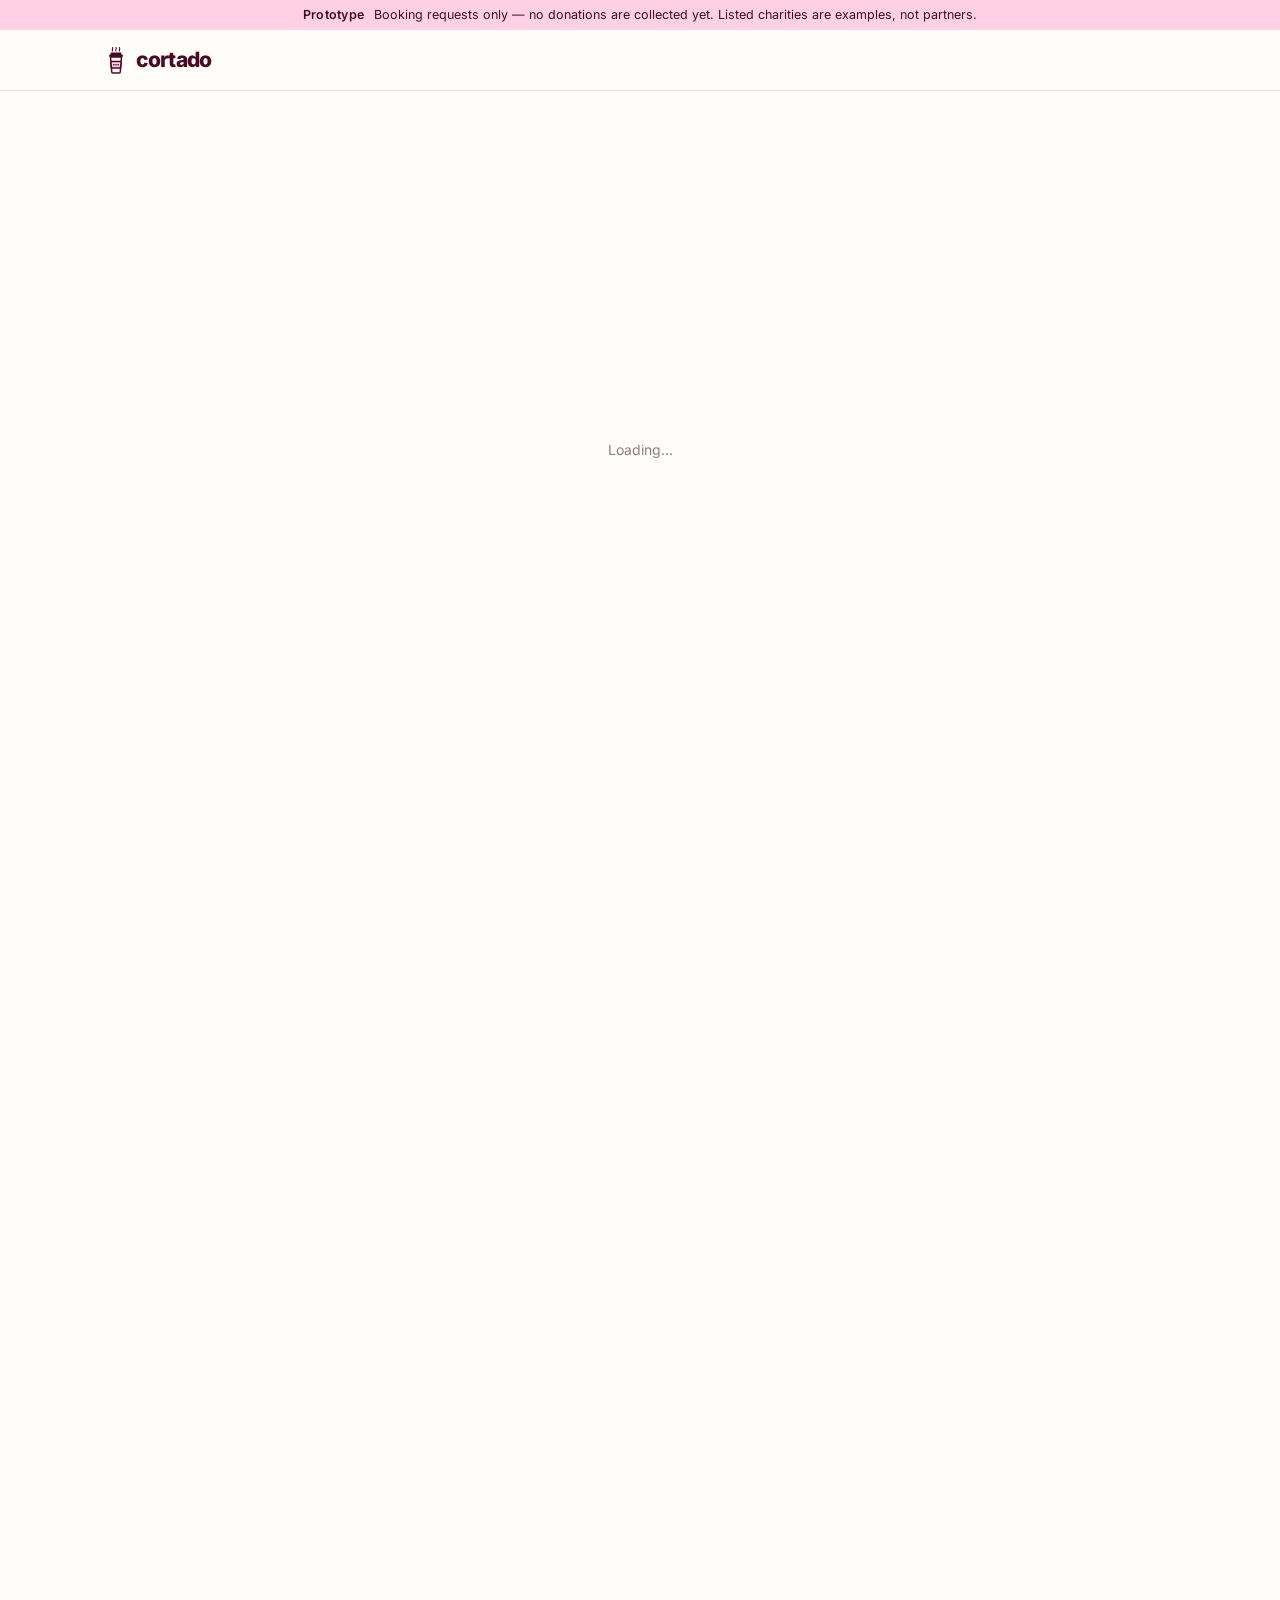
==== commit 369bed4c: "Switch to charity model: donations, ratings, ads, new branding After compliance feedback (conflict o" ====
--- a/index.html
+++ b/index.html
@@ -4,7 +4,9 @@
 <meta charset="utf-8">
 <meta name="viewport" content="width=device-width, initial-scale=1">
 <title>Cortado</title>
-<meta name="description" content="Cortado connects students with working and former bankers for paid one-on-one career conversations.">
+<meta name="description" content="Cortado turns coffee-chat requests into scheduled one-on-one career conversations between students and bankers. Every chat is a donation to charity.">
+<meta name="theme-color" content="#4A0A26">
+<link rel="icon" href="assets/logo.svg" type="image/svg+xml">
 <link rel="preload" href="fonts/inter-latin-wght-normal.woff2" as="font" type="font/woff2" crossorigin>
 <link rel="stylesheet" href="styles.css">
 </head>
@@ -21,16 +23,30 @@
     <symbol id="i-inbox" viewBox="0 0 24 24"><path d="M22 12h-6l-2 3h-4l-2-3H2"/><path d="M5.45 5.11 2 12v6a2 2 0 0 0 2 2h16a2 2 0 0 0 2-2v-6l-3.45-6.89A2 2 0 0 0 16.76 4H7.24a2 2 0 0 0-1.79 1.11z"/></symbol>
     <symbol id="i-mail" viewBox="0 0 24 24"><rect width="20" height="16" x="2" y="4" rx="2"/><path d="m22 7-8.97 5.7a1.94 1.94 0 0 1-2.06 0L2 7"/></symbol>
     <symbol id="i-arrow-right" viewBox="0 0 24 24"><path d="M5 12h14"/><path d="m12 5 7 7-7 7"/></symbol>
+    <symbol id="i-star" viewBox="0 0 24 24"><path d="M11.52 2.3a.53.53 0 0 1 .95 0l2.31 4.68a2.12 2.12 0 0 0 1.6 1.16l5.16.76a.53.53 0 0 1 .3.9l-3.74 3.64a2.12 2.12 0 0 0-.61 1.88l.88 5.14a.53.53 0 0 1-.77.56l-4.62-2.43a2.12 2.12 0 0 0-1.97 0L6.4 21.01a.53.53 0 0 1-.77-.56l.88-5.14a2.12 2.12 0 0 0-.61-1.88L2.16 9.8a.53.53 0 0 1 .3-.9l5.16-.76a2.12 2.12 0 0 0 1.6-1.16z"/></symbol>
+    <symbol id="i-heart" viewBox="0 0 24 24"><path d="M19 14c1.49-1.46 3-3.21 3-5.5A5.5 5.5 0 0 0 16.5 3c-1.76 0-3 .5-4.5 2-1.5-1.5-2.74-2-4.5-2A5.5 5.5 0 0 0 2 8.5c0 2.3 1.5 4.05 3 5.5l7 7Z"/></symbol>
+    <symbol id="i-calendar" viewBox="0 0 24 24"><rect width="18" height="18" x="3" y="4" rx="2"/><path d="M16 2v4"/><path d="M8 2v4"/><path d="M3 10h18"/></symbol>
+    <!-- brand mark (colors from CSS tokens, so it adapts to dark mode) -->
+    <symbol id="logo-mark" viewBox="0 0 48 56">
+      <g class="steam" style="fill:none; stroke:var(--logo-ink); stroke-width:2.2; stroke-linecap:round;">
+        <path d="M17 10c-2-2.2 2-3.8 0-7"/><path d="M24 10c-2-2.2 2-3.8 0-7"/><path d="M31 10c-2-2.2 2-3.8 0-7"/>
+      </g>
+      <rect x="13" y="13" width="22" height="5" rx="2" style="fill:var(--logo-ink)"/>
+      <rect x="10" y="17" width="28" height="5" rx="2.5" style="fill:var(--logo-ink)"/>
+      <path d="M13 22h22l-2.5 30a2 2 0 0 1-2 2H17.5a2 2 0 0 1-2-2z" style="fill:var(--logo-cup); stroke:var(--logo-ink); stroke-width:3; stroke-linejoin:round;"/>
+      <path d="M13.75 31h20.5l-1.08 13H14.83z" style="fill:var(--logo-sleeve); stroke:var(--logo-ink); stroke-width:3; stroke-linejoin:round;"/>
+      <g style="fill:var(--logo-dot)"><circle cx="19.5" cy="37.5" r="1.7"/><circle cx="24" cy="37.5" r="1.7"/><circle cx="28.5" cy="37.5" r="1.7"/></g>
+    </symbol>
   </defs>
 </svg>
 
-<div class="demo-bar"><b>Prototype</b> Booking requests only — no real payments are processed.</div>
+<div class="demo-bar"><b>Prototype</b> Booking requests only — no donations are collected yet. Listed charities are examples, not partners.</div>
 
 <div class="nav" id="siteNav">
   <div class="nav-inner">
     <button class="logo" data-action="logo" aria-label="Cortado home">
-      <svg viewBox="0 0 28 28" aria-hidden="true"><rect width="28" height="28" rx="6" fill="currentColor"/><path d="M18.6 9.4A6.5 6.5 0 1 0 18.6 18.6" fill="none" stroke="#fff" stroke-width="2.6" stroke-linecap="round"/></svg>
-      <span class="logo-text">Cortado</span>
+      <svg class="logo-mark" aria-hidden="true"><use href="#logo-mark"/></svg>
+      <span class="logo-text">cortado</span>
     </button>
     <div class="navtabs" id="navtabs"></div>
     <div class="nav-right" id="navRight"></div>
@@ -42,16 +58,19 @@
   <div class="wrap hero">
     <div class="hero-grid">
       <div>
-        <span class="eyebrow">30 minutes. One banker. Zero cold emails.</span>
-        <h1>Get the industry insight your LinkedIn messages never answer.</h1>
-        <p class="hero-sub">Cortado connects students with working and former bankers for paid, one-on-one career conversations — about the job, the recruiting process and how to break in, straight from people who have done it.</p>
+        <span class="eyebrow">One coffee chat. One banker. One good cause.</span>
+        <h1>The coffee chat your LinkedIn message never got — and it does some good.</h1>
+        <p class="hero-sub">Students book a one-on-one career conversation with a working or former banker. Instead of a fee, they make a donation to the banker's chosen charity. Bankers get their coffee-chat requests into one calendar — and keep nothing for themselves.</p>
         <div class="hero-actions">
           <button class="btn btn-primary" data-action="go" data-view="marketplace">Browse bankers</button>
-          <button class="btn btn-ghost" data-action="becomeBanker">Offer your experience</button>
+          <button class="btn btn-ghost" data-action="becomeBanker">Offer your time</button>
         </div>
-        <p class="hero-note">No subscription. You pay per conversation.</p>
-      </div>
-      <div class="hero-card" id="heroCard"></div>
+        <p class="hero-note">100% of every donation goes to charity. Cortado is funded by ads.</p>
+      </div>
+      <div class="hero-visual">
+        <div class="hero-blob" aria-hidden="true"><svg class="hero-mark"><use href="#logo-mark"/></svg></div>
+        <div class="hero-card" id="heroCard"></div>
+      </div>
     </div>
   </div>
 
@@ -61,9 +80,9 @@
       <h2>Three steps between you and a real answer</h2>
     </div>
     <div class="steps">
-      <div class="step"><div class="step-num">01</div><h3>Find the right person</h3><p>Filter by bank, role and expertise. Every profile shows employer, experience, a fixed price and open time slots — and whether the banker works there now or did before.</p></div>
-      <div class="step"><div class="step-num">02</div><h3>Request a time slot</h3><p>Pick an open slot and send your request with the questions you have. The banker confirms, so nothing is booked without their say-so.</p></div>
-      <div class="step"><div class="step-num">03</div><h3>Have the conversation</h3><p>30 to 60 minutes, one-on-one, no recruiter listening in. Ask what you would never put in a first cold email.</p></div>
+      <div class="step"><div class="step-num">01</div><h3>Find the right person</h3><p>Filter by role and expertise and see what other students rated each banker. Every profile shows experience, open time slots, the donation and the charity it supports.</p></div>
+      <div class="step"><div class="step-num">02</div><h3>Request a time slot</h3><p>Pick an open slot and send your questions. The banker confirms, so nothing is booked without their say-so. Your donation goes to their charity in full.</p></div>
+      <div class="step"><div class="step-num">03</div><h3>Talk, then rate</h3><p>30 to 60 minutes, one-on-one. Afterwards you rate the chat — that rating is what the next student relies on.</p></div>
     </div>
   </div>
 
@@ -81,27 +100,29 @@
     <div class="split">
       <div class="panel">
         <h3>For students</h3>
-        <p>Get a trusted, first-hand answer instead of guessing what recruiting really looks like.</p>
+        <p>Get a first-hand answer instead of guessing what recruiting really looks like — and know your money does some good.</p>
         <ul>
-          <li><svg class="ic"><use href="#i-check"/></svg>Verified profiles with employer, role and years of experience</li>
-          <li><svg class="ic"><use href="#i-check"/></svg>Fixed price and open slots visible before you request</li>
-          <li><svg class="ic"><use href="#i-check"/></svg>Current and former bankers clearly labelled</li>
+          <li><svg class="ic"><use href="#i-star"/></svg>Ratings from students who actually had the chat</li>
+          <li><svg class="ic"><use href="#i-check"/></svg>Donation and open slots visible before you request</li>
+          <li><svg class="ic"><use href="#i-heart"/></svg>100% of your donation goes to the banker's charity</li>
         </ul>
         <button class="btn btn-primary" data-action="go" data-view="marketplace">Browse bankers</button>
       </div>
-      <div class="panel">
+      <div class="panel panel-brand">
         <h3>For bankers</h3>
-        <p>Turn the coffee chats you already get asked for into scheduled, compensated time.</p>
+        <p>Too many “quick coffee?” messages on LinkedIn? Put them into one calendar and turn each one into a donation.</p>
         <ul>
-          <li><svg class="ic"><use href="#i-check"/></svg>You set the price, session length and your own time slots</li>
-          <li><svg class="ic"><use href="#i-check"/></svg>You keep 88% of every booking</li>
+          <li><svg class="ic"><use href="#i-calendar"/></svg>You open the slots, you confirm every request</li>
+          <li><svg class="ic"><use href="#i-heart"/></svg>You pick the charity; you receive no money yourself</li>
+          <li><svg class="ic"><use href="#i-check"/></svg>Privately, in your free time — no work email, no employer link</li>
           <li><svg class="ic"><use href="#i-check"/></svg>Your name stays private until you confirm a request</li>
-          <li><svg class="ic"><use href="#i-check"/></svg>Verified through your work email or, for former bankers, your LinkedIn profile</li>
         </ul>
         <button class="btn btn-outline" data-action="becomeBanker">Create a profile</button>
       </div>
     </div>
   </div>
+
+  <div class="wrap" id="homeAd"></div>
 
   <div class="band">
     <div class="wrap section-tight">
@@ -111,38 +132,43 @@
       </div>
       <div class="faq">
         <details open>
-          <summary>Is this real mentoring or just a paid favor?</summary>
-          <p>It is compensated time — and that is the point. Bankers can be generous with their calendar without feeling exploited, and you skip the guessing game of whether it is too much to ask for free.</p>
+          <summary>Where does my money go?</summary>
+          <p>To the charity the banker picked from our list — in full. Cortado collects the donation and forwards 100% of it. The banker receives nothing. In this prototype no money is collected yet.</p>
+        </details>
+        <details>
+          <summary>How does Cortado make money?</summary>
+          <p>Only through ads on the site, for example from graduate programmes, prep courses or finance tools. Ads are placed by topic, not by tracking you, and never presented as an endorsement by a banker.</p>
+        </details>
+        <details>
+          <summary>How do I know a banker is who they say they are?</summary>
+          <p>Cortado does not check employers — that would tie a private activity to the banker's workplace. Instead, every banker signs a self-declaration, and after every chat the student rates it. Ratings are public and anonymous, and only students with a confirmed chat can leave one. Profiles with repeated poor ratings or reports are hidden by our team.</p>
+        </details>
+        <details>
+          <summary>Is this a conflict of interest for bankers?</summary>
+          <p>Bankers take part privately and receive no payment or other benefit. They make no promises about jobs or referrals and do not take part in a hiring decision about a student they met here (or disclose the contact). Chats cover careers and recruiting only — never confidential deal, client or trade information.</p>
         </details>
         <details>
           <summary>What if a banker cancels?</summary>
-          <p>Your slot is released and you can request another open slot with the same banker or someone else.</p>
-        </details>
-        <details>
-          <summary>Do bankers need approval from their firm?</summary>
-          <p>Every current banker confirms compliance with their employer's outside-activity policy before a profile goes live. Sessions are limited to career and recruiting conversations — never confidential deal, client or trade information.</p>
+          <p>Your slot is released, no donation is collected, and you can request another open slot with the same banker or someone else.</p>
         </details>
         <details>
           <summary>Why don't profiles show names?</summary>
-          <p>Banker profiles show role, employer, location and experience — what the person offers. A banker's name and contact details are shared only once they confirm your request. That protects bankers' privacy and keeps the focus on the experience you are booking. Bankers see the name of the student who requests a chat.</p>
+          <p>Banker profiles show role, experience and what the person can help with. A banker's name and contact details are shared only once they confirm your request. Bankers see the name of the student who requests a chat.</p>
         </details>
         <details>
           <summary>What does "former" mean on a profile?</summary>
           <p>Former bankers share first-hand experience from past roles, for example three years as an analyst in New York. They are labelled clearly, so you always know whether you are talking to someone who works there today.</p>
         </details>
-        <details>
-          <summary>Is this only for investment banking?</summary>
-          <p>Cortado starts with banking, where the information gap in recruiting is especially large. The same model applies to consulting, law and tech.</p>
-        </details>
       </div>
     </div>
   </div>
 
   <div class="wrap section-tight">
-    <div class="card" style="display:flex; align-items:center; justify-content:space-between; gap:24px; flex-wrap:wrap;">
-      <div>
-        <h3 style="font-size:22px; margin-bottom:6px;">Ready to skip the cold email?</h3>
-        <p style="color:var(--ink-soft); font-size:14.5px;">Create your profile in a few minutes — as a student, as a banker, or both.</p>
+    <div class="cta-card">
+      <svg class="cta-mark" aria-hidden="true"><use href="#logo-mark"/></svg>
+      <div style="flex:1; min-width:240px;">
+        <h3>Ready for your first coffee chat?</h3>
+        <p>Create your profile in a few minutes — as a student, as a banker, or both.</p>
       </div>
       <div style="display:flex; gap:10px; flex-wrap:wrap;">
         <button class="btn btn-primary" data-action="start">Get started</button>
@@ -165,7 +191,7 @@
       <h2>Find someone who has done what you want to do</h2>
     </div>
     <div class="filter-bar">
-      <input type="search" class="input" id="searchInput" placeholder="Search by name, bank or city">
+      <input type="search" class="input" id="searchInput" placeholder="Search by bank, role, city or charity">
       <select id="filterTag" aria-label="Expertise">
         <option value="">All expertise</option>
       </select>
@@ -176,8 +202,9 @@
       </select>
       <select id="filterSort" aria-label="Sort">
         <option value="rating">Sort: Best match</option>
-        <option value="price-asc">Sort: Price (low to high)</option>
-        <option value="price-desc">Sort: Price (high to low)</option>
+        <option value="top">Sort: Top rated</option>
+        <option value="price-asc">Sort: Donation (low to high)</option>
+        <option value="price-desc">Sort: Donation (high to low)</option>
         <option value="new">Sort: Newest</option>
       </select>
     </div>
@@ -192,7 +219,7 @@
     <div class="section-head">
       <span class="eyebrow">My bookings</span>
       <h2>Your conversation requests</h2>
-      <p>Requests are confirmed by the banker. Names and contact details appear here once a request is confirmed.</p>
+      <p>Requests are confirmed by the banker. Names and contact details appear here once a request is confirmed. After the chat, rate it here.</p>
     </div>
     <div id="bookingsList"></div>
   </div>
@@ -203,7 +230,7 @@
   <div class="wrap" style="padding-top:48px;">
     <div class="section-head">
       <span class="eyebrow">Banker dashboard</span>
-      <h2>Manage your profile and requests</h2>
+      <h2>Your chats, your charity, your ratings</h2>
     </div>
     <div id="dashboardBody"></div>
   </div>
@@ -213,10 +240,10 @@
   <div class="wrap footer-grid">
     <div class="footer-brand">
       <div class="logo" style="cursor:default;">
-        <svg viewBox="0 0 28 28" aria-hidden="true"><rect width="28" height="28" rx="6" fill="currentColor"/><path d="M18.6 9.4A6.5 6.5 0 1 0 18.6 18.6" fill="none" stroke="#fff" stroke-width="2.6" stroke-linecap="round"/></svg>
-        <span>Cortado</span>
-      </div>
-      <p>Paid, one-on-one career conversations between students and bankers.</p>
+        <svg class="logo-mark" aria-hidden="true"><use href="#logo-mark"/></svg>
+        <span class="logo-text">cortado</span>
+      </div>
+      <p>One-on-one career conversations between students and bankers. Every chat is a donation to charity.</p>
     </div>
     <div class="footer-col">
       <h5>For students</h5>
@@ -230,11 +257,12 @@
     </div>
     <div class="footer-col">
       <h5>Trust &amp; compliance</h5>
-      <p>Current bankers confirm their firm's outside-activity policy before listing. Conversations cover careers and recruiting only — never confidential deal or client information.</p>
+      <p>Bankers take part privately and receive no money. Trust comes from student ratings after every chat. Careers and recruiting only — never confidential deal or client information.</p>
+      <button data-action="advertise" style="margin-top:10px;">Advertise on Cortado</button>
     </div>
   </div>
   <div class="wrap footer-bottom">
-    <span>Cortado — prototype. No real payments are processed.</span>
+    <span>cortado — prototype. No donations are collected yet; listed charities are examples, not partners. Funded by ads.</span>
   </div>
 </footer>
 
--- a/styles.css
+++ b/styles.css
@@ -5,27 +5,37 @@
 }
 
 :root{
-  --bg:#FFFFFF; --bg-subtle:#F5F7FA; --surface:#FFFFFF; --surface-2:#EEF1F5;
-  --border:#DDE2E9; --border-strong:#C4CCD8;
-  --ink:#0B1F3A; --ink-soft:#4A5A6E; --ink-faint:#7B8798;
-  --primary:#0B1F3A; --primary-hover:#173459; --primary-ink:#FFFFFF;
-  --accent:#1B6FBA; --accent-soft:#E6F0FA;
+  /* brand: plum #4A0A26, espresso #2E0618, milk-foam pink #FFD1E3, cream #FFFDF9 (from the logo) */
+  --plum:#4A0A26; --espresso:#2E0618; --pink:#FFD1E3; --cream:#FFFDF9;
+  --bg:#FFFDF9; --bg-subtle:#FBF2F4; --surface:#FFFFFF; --surface-2:#F6E9EE;
+  --border:#EEDFE4; --border-strong:#DCC5CE;
+  --ink:#2E0618; --ink-soft:#6A4A57; --ink-faint:#977C88;
+  --primary:#4A0A26; --primary-hover:#651236; --primary-ink:#FFFDF9;
+  --accent:#9C2A5C; --accent-soft:#FFE6EF;
+  --brand-soft:#FFD1E3; --brand-soft-ink:#4A0A26;
+  --star:#C7366F; --star-off:#E8D6DD;
   --green:#0F6B46; --green-soft:#E1F3EA;
   --amber:#8A5A00; --amber-soft:#FBF1DA;
   --red:#B3261E; --red-soft:#FBE7E5;
-  --radius:10px; --radius-sm:6px;
+  --logo-ink:#4A0A26; --logo-cup:#FFFDF9; --logo-sleeve:#FFD1E3; --logo-dot:#4A0A26;
+  --shadow:46,6,24;
+  --radius:12px; --radius-sm:8px;
   color-scheme:light;
 }
 @media (prefers-color-scheme: dark){
   :root:not([data-theme="light"]){
-    --bg:#0A1424; --bg-subtle:#0E1A2E; --surface:#111E33; --surface-2:#182740;
-    --border:#243550; --border-strong:#34486A;
-    --ink:#E8EDF5; --ink-soft:#A3B0C4; --ink-faint:#72819A;
-    --primary:#E8EDF5; --primary-hover:#FFFFFF; --primary-ink:#0A1424;
-    --accent:#5DA9EE; --accent-soft:#16304F;
+    --bg:#1A0610; --bg-subtle:#220A16; --surface:#2A0E1C; --surface-2:#371526;
+    --border:#4A2235; --border-strong:#653249;
+    --ink:#FFF1F6; --ink-soft:#D9B8C6; --ink-faint:#A58594;
+    --primary:#FFD1E3; --primary-hover:#FFE6EF; --primary-ink:#2E0618;
+    --accent:#FF9EC4; --accent-soft:#4A1730;
+    --brand-soft:#4A1730; --brand-soft-ink:#FFD1E3;
+    --star:#FF8DB9; --star-off:#5A2D42;
     --green:#4FCB8F; --green-soft:#143528;
     --amber:#E0B450; --amber-soft:#33290F;
     --red:#EE8B7B; --red-soft:#3A2220;
+    --logo-ink:#FFD1E3; --logo-cup:#2A0E1C; --logo-sleeve:#FFD1E3; --logo-dot:#2E0618;
+    --shadow:0,0,0;
     color-scheme:dark;
   }
 }
@@ -55,22 +65,23 @@
 .band{background:var(--bg-subtle); border-block:1px solid var(--border);}
 
 /* ---------- Prototype bar ---------- */
-.demo-bar{background:var(--bg-subtle); border-bottom:1px solid var(--border); color:var(--ink-soft); font-size:12.5px; text-align:center; padding:6px 16px; line-height:1.4;}
-.demo-bar b{color:var(--ink); font-weight:600; letter-spacing:.02em; margin-right:6px;}
+.demo-bar{background:var(--brand-soft); color:var(--brand-soft-ink); font-size:12.5px; text-align:center; padding:6px 16px; line-height:1.4;}
+.demo-bar b{color:inherit; font-weight:600; letter-spacing:.02em; margin-right:6px;}
 
 /* ---------- Nav ---------- */
 .nav{position:sticky; top:0; z-index:40; background:color-mix(in srgb, var(--bg) 92%, transparent); backdrop-filter:blur(10px); border-bottom:1px solid var(--border);}
 .nav-inner{max-width:1120px; margin:0 auto; padding:0 24px; height:60px; display:flex; align-items:center; gap:28px;}
 @media (max-width:640px){ .nav-inner{padding:0 16px; gap:14px;} }
-.logo{display:flex; align-items:center; gap:10px; font-weight:700; font-size:18px; letter-spacing:-0.03em; white-space:nowrap; cursor:pointer; border:none; background:none; color:var(--ink); padding:0;}
-.logo svg{width:28px; height:28px; color:var(--primary);}
-@media (prefers-color-scheme: dark){ :root:not([data-theme="light"]) .logo svg rect{fill:var(--accent);} }
+.logo{display:flex; align-items:center; gap:8px; font-weight:800; font-size:21px; letter-spacing:-0.04em; white-space:nowrap; cursor:pointer; border:none; background:none; color:var(--logo-ink); padding:0;}
+.logo .logo-mark{width:24px; height:28px; flex:none;}
+.logo:hover .steam{animation:steam 1.6s ease-in-out infinite;}
+@keyframes steam{ 0%,100%{transform:translateY(0); opacity:1;} 50%{transform:translateY(-1.5px); opacity:.55;} }
 .navtabs{display:flex; gap:4px; flex:1; min-width:0; overflow-x:auto; scrollbar-width:none; height:100%;}
 .navtabs::-webkit-scrollbar{display:none;}
 .navtab{border:none; background:none; color:var(--ink-soft); font-size:14px; font-weight:500; padding:0 12px; cursor:pointer; white-space:nowrap; height:100%; position:relative;}
 .navtab:hover{color:var(--ink);}
 .navtab.active{color:var(--ink);}
-.navtab.active::after{content:''; position:absolute; left:12px; right:12px; bottom:-1px; height:2px; background:var(--ink);}
+.navtab.active::after{content:''; position:absolute; left:12px; right:12px; bottom:-1px; height:3px; border-radius:3px 3px 0 0; background:var(--accent);}
 @media (max-width:640px){ .logo-text{display:none;} }
 
 .nav-right{display:flex; align-items:center; gap:12px; flex:none; margin-left:auto;}
@@ -78,9 +89,9 @@
 .role-switch button{border:none; background:none; color:var(--ink-soft); font-size:13px; font-weight:500; padding:5px 12px; border-radius:4px; cursor:pointer;}
 .role-switch button.active{background:var(--surface); color:var(--ink); box-shadow:0 0 0 1px var(--border);}
 .acct{position:relative;}
-.acct-btn{width:34px; height:34px; border-radius:50%; border:1px solid var(--border-strong); background:var(--surface-2); color:var(--ink); font-weight:600; font-size:12.5px; cursor:pointer;}
+.acct-btn{width:34px; height:34px; border-radius:50%; border:1px solid transparent; background:var(--brand-soft); color:var(--brand-soft-ink); font-weight:600; font-size:12.5px; cursor:pointer;}
 .acct-btn:hover{border-color:var(--ink-faint);}
-.acct-menu{position:absolute; top:calc(100% + 10px); right:0; width:272px; background:var(--surface); border:1px solid var(--border); border-radius:var(--radius); box-shadow:0 12px 32px rgba(11,31,58,.14); padding:6px; z-index:60;}
+.acct-menu{position:absolute; top:calc(100% + 10px); right:0; width:272px; background:var(--surface); border:1px solid var(--border); border-radius:var(--radius); box-shadow:0 12px 32px rgba(var(--shadow),.14); padding:6px; z-index:60;}
 .acct-head{padding:10px 12px 12px; border-bottom:1px solid var(--border); margin-bottom:6px;}
 .acct-head b{display:block; font-size:14px; font-weight:600;}
 .acct-head span{font-size:12.5px; color:var(--ink-faint); word-break:break-all;}
@@ -91,7 +102,7 @@
 /* ---------- Buttons ---------- */
 .btn{
   display:inline-flex; align-items:center; justify-content:center; gap:8px;
-  border-radius:var(--radius-sm); border:1px solid transparent; padding:0 18px; height:40px; font-size:14px; font-weight:600;
+  border-radius:999px; border:1px solid transparent; padding:0 18px; height:40px; font-size:14px; font-weight:600;
   cursor:pointer; transition:background .15s, border-color .15s, color .15s; text-decoration:none; white-space:nowrap;
 }
 .btn-primary{background:var(--primary); color:var(--primary-ink);}
@@ -124,7 +135,14 @@
 .hero-actions{display:flex; gap:12px; margin-top:32px; flex-wrap:wrap;}
 .hero-actions .btn{height:44px; padding:0 22px; font-size:15px;}
 .hero-note{margin-top:18px; font-size:13px; color:var(--ink-faint);}
-.hero-card{background:var(--bg-subtle); border:1px solid var(--border); border-radius:14px; padding:20px;}
+.hero h1{color:var(--ink);}
+.hero-visual{position:relative; padding:150px 0 0 32px;}
+@media (max-width:860px){ .hero-visual{padding:120px 0 0 0;} }
+.hero-blob{position:absolute; top:0; right:-8px; width:min(80%,360px); aspect-ratio:1; border-radius:42% 58% 55% 45% / 48% 42% 58% 52%; background:var(--brand-soft); display:flex; justify-content:center; align-items:flex-start; padding-top:22px;}
+@media (max-width:860px){ .hero-blob{width:240px; padding-top:14px;} }
+.hero-mark{width:30%; aspect-ratio:48/56; height:auto; transform:rotate(-8deg);}
+.hero-mark .steam{animation:steam 2.4s ease-in-out infinite;}
+.hero-card{position:relative; background:var(--surface); border:1px solid var(--border); border-radius:18px; padding:20px; box-shadow:0 18px 48px rgba(var(--shadow),.12);}
 .hero-card-label{font-size:12.5px; font-weight:600; color:var(--ink-soft); margin-bottom:12px; display:flex; align-items:center; gap:8px;}
 .hero-card .banker-card{box-shadow:none;}
 .hero-card .banker-card:hover{border-color:var(--border);}
@@ -146,6 +164,18 @@
 .panel ul{margin:0 0 22px; padding:0; list-style:none; display:flex; flex-direction:column; gap:10px; font-size:14.5px;}
 .panel li{display:flex; gap:10px; align-items:flex-start;}
 .panel li .ic{color:var(--accent); margin-top:3px;}
+.panel-brand{background:var(--brand-soft); border-color:transparent; color:var(--brand-soft-ink);}
+.panel-brand > p, .panel-brand li{color:var(--brand-soft-ink);}
+.panel-brand li .ic{color:var(--brand-soft-ink);}
+
+.cta-card{display:flex; align-items:center; gap:24px; flex-wrap:wrap; background:var(--primary); color:var(--primary-ink); border-radius:20px; padding:28px 32px; --logo-ink:var(--pink); --logo-cup:var(--primary); --logo-dot:var(--espresso);}
+.cta-card h3{font-size:22px; margin-bottom:6px;}
+.cta-card p{opacity:.8; font-size:14.5px;}
+.cta-card .btn-primary{background:var(--pink); color:var(--espresso);}
+.cta-card .btn-primary:hover{background:#fff;}
+.cta-card .btn-ghost{color:var(--primary-ink); border-color:color-mix(in srgb, var(--primary-ink) 40%, transparent);}
+.cta-card .btn-ghost:hover{background:color-mix(in srgb, var(--primary-ink) 10%, transparent);}
+.cta-mark{width:44px; height:52px; flex:none;}
 
 /* ---------- Banker cards / grid ---------- */
 .banker-grid{display:grid; grid-template-columns:repeat(3,minmax(0,1fr)); gap:16px;}
@@ -158,7 +188,7 @@
 }
 .banker-card:hover{border-color:var(--border-strong);}
 .banker-top{display:flex; gap:14px; align-items:flex-start;}
-.avatar{width:48px; height:48px; border-radius:var(--radius-sm); flex:none; display:grid; place-items:center; font-weight:600; font-size:16px; color:var(--ink); background:var(--surface-2); border:1px solid var(--border); letter-spacing:-0.01em;}
+.avatar{width:48px; height:48px; border-radius:var(--radius-sm); flex:none; display:grid; place-items:center; font-weight:600; font-size:16px; color:var(--brand-soft-ink); background:var(--brand-soft); border:none; letter-spacing:-0.01em;}
 .avatar-lg{width:64px; height:64px; font-size:21px; border-radius:var(--radius);}
 .banker-id{min-width:0; flex:1;}
 .banker-id .name{font-weight:600; font-size:15.5px; overflow:hidden; text-overflow:ellipsis; white-space:nowrap; padding-right:64px;}
@@ -170,6 +200,66 @@
 
 .rating{display:flex; align-items:center; gap:6px; font-size:13px; color:var(--ink-soft);}
 .rating b{color:var(--ink); font-weight:600; font-variant-numeric:tabular-nums;}
+.rating-none{color:var(--ink-faint);}
+.stars{display:inline-flex; gap:1px;}
+.star{width:15px; height:15px; fill:var(--star-off); stroke:none;}
+.star.on{fill:var(--star);}
+
+.charity-chip{display:flex; align-items:center; gap:7px; font-size:12.5px; color:var(--brand-soft-ink); background:var(--brand-soft); border-radius:999px; padding:5px 11px; align-self:flex-start; max-width:100%;}
+.charity-chip span{overflow:hidden; text-overflow:ellipsis; white-space:nowrap;}
+.charity-chip .ic{width:13px; height:13px; fill:currentColor; stroke:none;}
+.charity-chip b{font-weight:600;}
+.charity-box{display:flex; gap:12px; align-items:flex-start; background:var(--brand-soft); color:var(--brand-soft-ink); border-radius:var(--radius-sm); padding:14px 16px; margin-bottom:12px; font-size:13.5px;}
+.charity-box .ic{width:18px; height:18px; margin-top:1px; fill:currentColor; stroke:none;}
+.charity-box b{display:block; font-weight:600; font-size:14px; margin-bottom:2px;}
+
+.charity-pick{display:grid; grid-template-columns:repeat(2,minmax(0,1fr)); gap:8px;}
+@media (max-width:560px){ .charity-pick{grid-template-columns:minmax(0,1fr);} }
+.charity-opt{display:flex; gap:10px; align-items:flex-start; border:1px solid var(--border-strong); border-radius:var(--radius-sm); padding:10px 12px; cursor:pointer; background:var(--surface);}
+.charity-opt:hover{border-color:var(--ink-faint);}
+.charity-opt:has(input:checked){border-color:var(--primary); box-shadow:0 0 0 1px var(--primary); background:var(--brand-soft); color:var(--brand-soft-ink);}
+.charity-opt input{margin-top:3px; accent-color:var(--primary); flex:none;}
+.charity-opt b{display:block; font-size:13.5px; font-weight:600;}
+.charity-opt small{display:block; font-size:12px; color:var(--ink-soft); line-height:1.4; margin-top:2px;}
+.declare-list{display:flex; flex-direction:column; gap:10px; margin-bottom:20px;}
+
+.reviews{border-top:1px solid var(--border); margin-top:14px; padding-top:14px;}
+.reviews h4{font-size:14.5px; margin-bottom:10px;}
+.review{padding:10px 0; border-bottom:1px solid var(--border);}
+.review:last-child{border-bottom:none;}
+.review-date{font-size:12px; color:var(--ink-faint); margin-left:8px;}
+.review p{font-size:13.5px; color:var(--ink); margin-top:4px;}
+.reviews-empty{font-size:13px; color:var(--ink-faint); margin-top:14px;}
+
+/* ---------- Ads (house placeholders, no third-party requests) ---------- */
+.ad-label{display:inline-block; font-size:10.5px; font-weight:700; letter-spacing:.08em; text-transform:uppercase; color:var(--ink-faint); border:1px solid var(--border-strong); border-radius:4px; padding:1px 6px; margin-bottom:10px;}
+.ad-card{border:1px dashed var(--border-strong); border-radius:var(--radius); padding:20px; background:var(--bg-subtle); display:flex; flex-direction:column; align-items:flex-start; gap:6px;}
+.ad-card h4{font-size:15.5px;}
+.ad-card p{font-size:13.5px; color:var(--ink-soft); margin-bottom:10px; flex:1;}
+.ad-banner{display:flex; align-items:center; gap:20px; flex-wrap:wrap; border:1px dashed var(--border-strong); border-radius:var(--radius); padding:18px 22px; background:var(--bg-subtle); margin-block:8px 48px;}
+.ad-banner .ad-label{margin:0;}
+.ad-banner div{flex:1; min-width:220px;}
+.ad-banner h4{font-size:15px;}
+.ad-banner p{font-size:13.5px; color:var(--ink-soft); margin-top:2px;}
+.booking-list + .ad-banner{margin-top:24px;}
+
+/* ---------- Rating form ---------- */
+.rate-form{flex-basis:100%; border-top:1px solid var(--border); padding-top:14px; display:flex; flex-direction:column; gap:8px; align-items:flex-start;}
+.rate-form b{font-size:14px;}
+.rate-hint{font-size:12.5px; color:var(--ink-faint);}
+.star-input{display:inline-flex; flex-direction:row-reverse; gap:2px;}
+.star-input input{position:absolute; opacity:0; pointer-events:none;}
+.star-input label{cursor:pointer; padding:2px;}
+.star-input .star{width:26px; height:26px; transition:fill .1s;}
+.star-input label:hover .star, .star-input label:hover ~ label .star,
+.star-input input:checked ~ label .star{fill:var(--star);}
+.star-input input:focus-visible + label{outline:2px solid var(--accent); outline-offset:1px; border-radius:4px;}
+.my-review{flex-basis:100%; font-size:13px; color:var(--ink-soft); display:flex; align-items:center; gap:8px; flex-wrap:wrap;}
+.charity-change{display:flex; align-items:center; gap:8px; flex-wrap:wrap; margin-top:14px; font-size:13px;}
+.charity-change label{font-weight:600;}
+.charity-change select{width:auto; height:32px; font-size:13px;}
+.dash-stat-brand{background:var(--brand-soft); color:var(--brand-soft-ink);}
+.dash-stat-brand span{color:var(--brand-soft-ink);}
 
 .tag-row{display:flex; flex-wrap:wrap; gap:6px;}
 .tag{background:var(--surface-2); color:var(--ink-soft); font-size:12px; font-weight:500; padding:3px 8px; border-radius:4px; white-space:nowrap;}
@@ -267,9 +357,9 @@
 .add-slot .input{flex:1; min-width:200px; width:auto;}
 
 /* ---------- Modal ---------- */
-.overlay{position:fixed; inset:0; background:rgba(8,16,30,.55); z-index:100; display:flex; align-items:flex-end; justify-content:center; padding:0;}
+.overlay{position:fixed; inset:0; background:rgba(var(--shadow),.55); z-index:100; display:flex; align-items:flex-end; justify-content:center; padding:0;}
 @media (min-width:640px){ .overlay{align-items:center; padding:24px;} }
-.modal{background:var(--surface); width:100%; max-width:560px; max-height:92vh; overflow-y:auto; border-radius:14px 14px 0 0; padding:28px; position:relative; box-shadow:0 24px 64px rgba(8,16,30,.3);}
+.modal{background:var(--surface); width:100%; max-width:560px; max-height:92vh; overflow-y:auto; border-radius:14px 14px 0 0; padding:28px; position:relative; box-shadow:0 24px 64px rgba(var(--shadow),.3);}
 @media (min-width:640px){ .modal{border-radius:14px;} }
 .modal-close{position:absolute; top:16px; right:16px; background:transparent; border:none; width:32px; height:32px; border-radius:var(--radius-sm); cursor:pointer; font-size:18px; color:var(--ink-soft); display:grid; place-items:center;}
 .modal-close:hover{background:var(--surface-2); color:var(--ink);}
@@ -289,7 +379,7 @@
 .step-count{font-size:13px; color:var(--ink-faint); margin-bottom:10px; font-weight:500;}
 .stepper{display:flex; gap:6px; margin-bottom:28px;}
 .stepper i{flex:1; height:3px; border-radius:2px; background:var(--border);}
-.stepper i.done{background:var(--ink);}
+.stepper i.done{background:var(--accent);}
 .onb h2{font-size:clamp(24px,3.2vw,32px); margin-bottom:8px;}
 .onb-sub{color:var(--ink-soft); font-size:16px; margin-bottom:28px;}
 .role-cards{display:grid; grid-template-columns:1fr 1fr; gap:14px; margin-bottom:22px;}
@@ -313,7 +403,7 @@
 .field-error{color:var(--red); font-size:13px; margin-top:8px;}
 
 .toasts{position:fixed; left:50%; bottom:24px; transform:translateX(-50%); z-index:200; display:flex; flex-direction:column; gap:8px; align-items:center; pointer-events:none;}
-.toast{background:var(--ink); color:var(--bg); padding:11px 18px; border-radius:var(--radius-sm); font-size:13.5px; box-shadow:0 12px 32px rgba(8,16,30,.3); max-width:calc(100vw - 32px);}
+.toast{background:var(--primary); color:var(--primary-ink); padding:11px 18px; border-radius:var(--radius-sm); font-size:13.5px; box-shadow:0 12px 32px rgba(var(--shadow),.3); max-width:calc(100vw - 32px);}
 
 /* ---------- Footer ---------- */
 footer{background:var(--bg-subtle); border-top:1px solid var(--border); margin-top:24px;}
@@ -327,7 +417,7 @@
 .footer-col p{font-size:13px; color:var(--ink-faint); line-height:1.55;}
 .footer-bottom{border-top:1px solid var(--border); padding-block:18px; display:flex; justify-content:space-between; flex-wrap:wrap; gap:10px; font-size:12.5px; color:var(--ink-faint);}
 
-.avatar .ic{width:22px; height:22px; color:var(--ink-soft);}
+.avatar .ic{width:22px; height:22px; color:var(--brand-soft-ink);}
 .avatar-lg .ic{width:30px; height:30px;}
 .contact{margin-top:8px; font-size:13.5px; color:var(--ink); background:var(--green-soft); border-radius:var(--radius-sm); padding:6px 10px; display:inline-block;}
 
